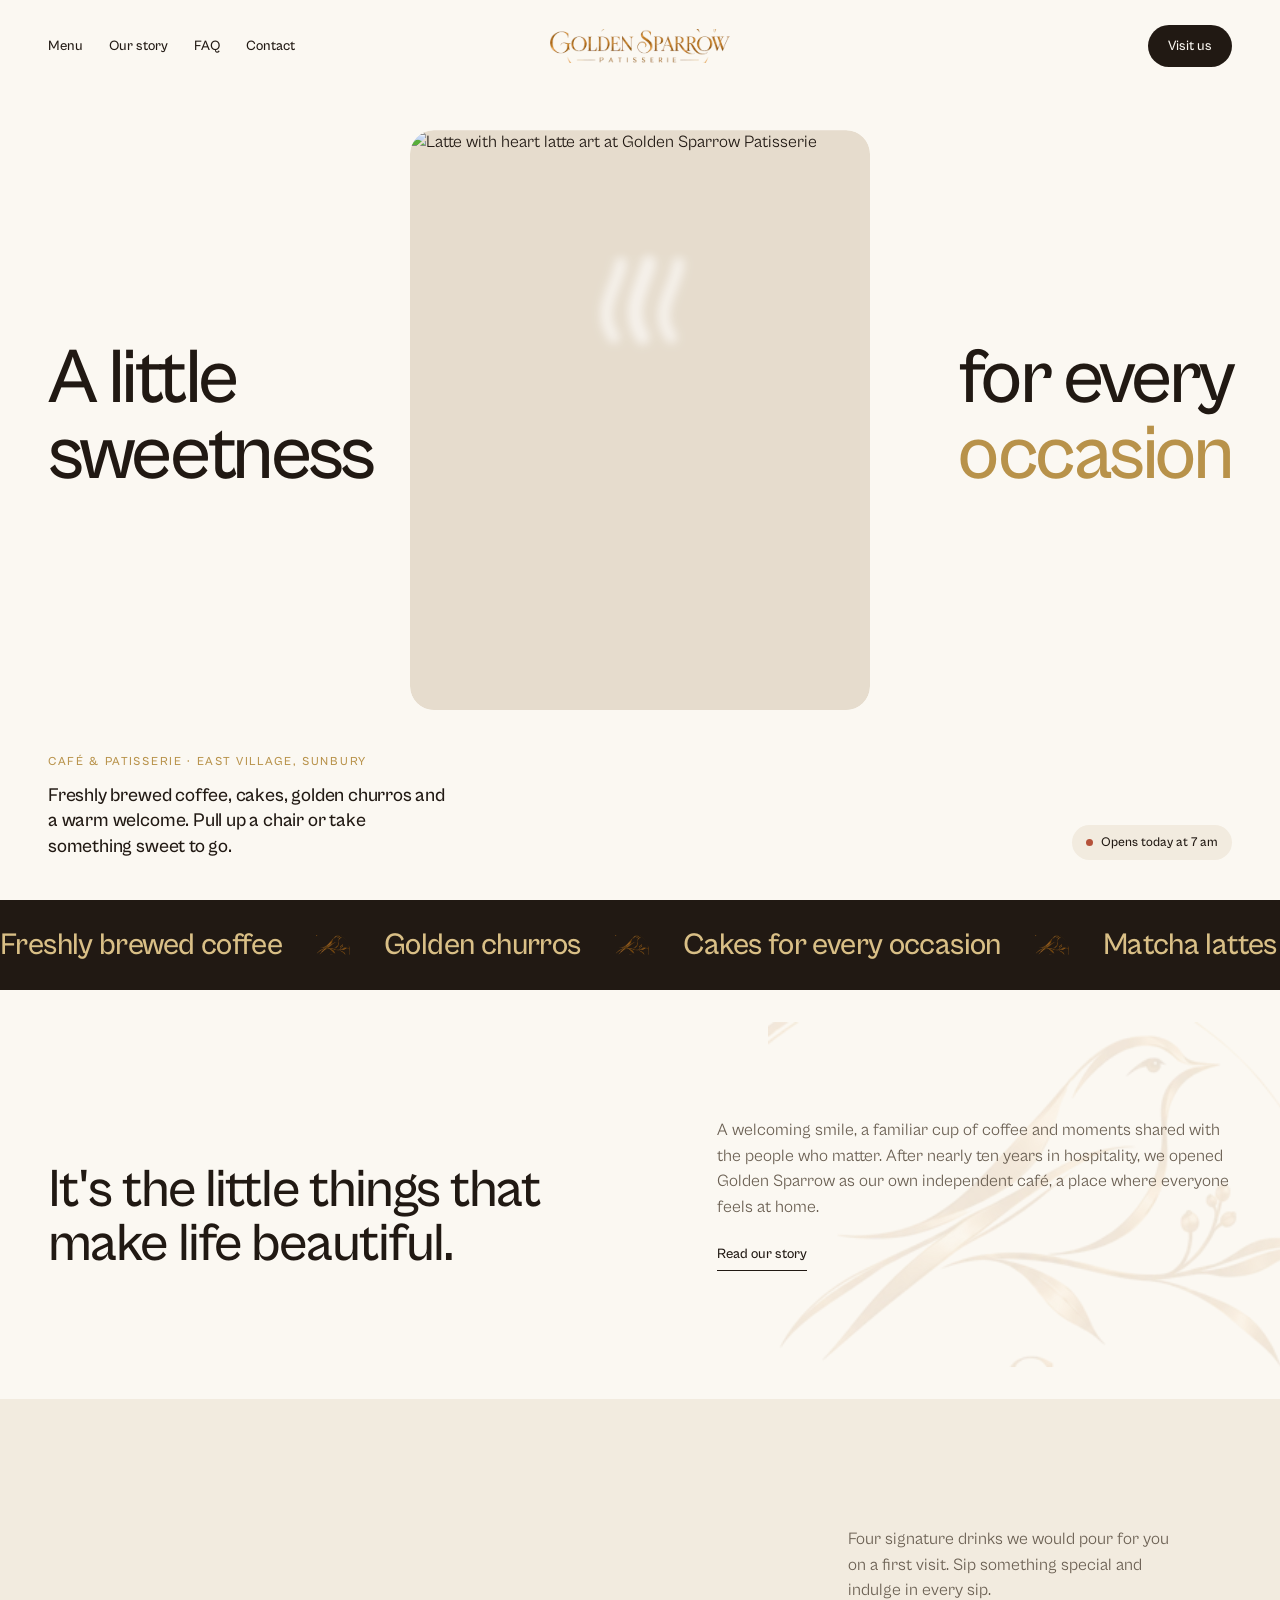
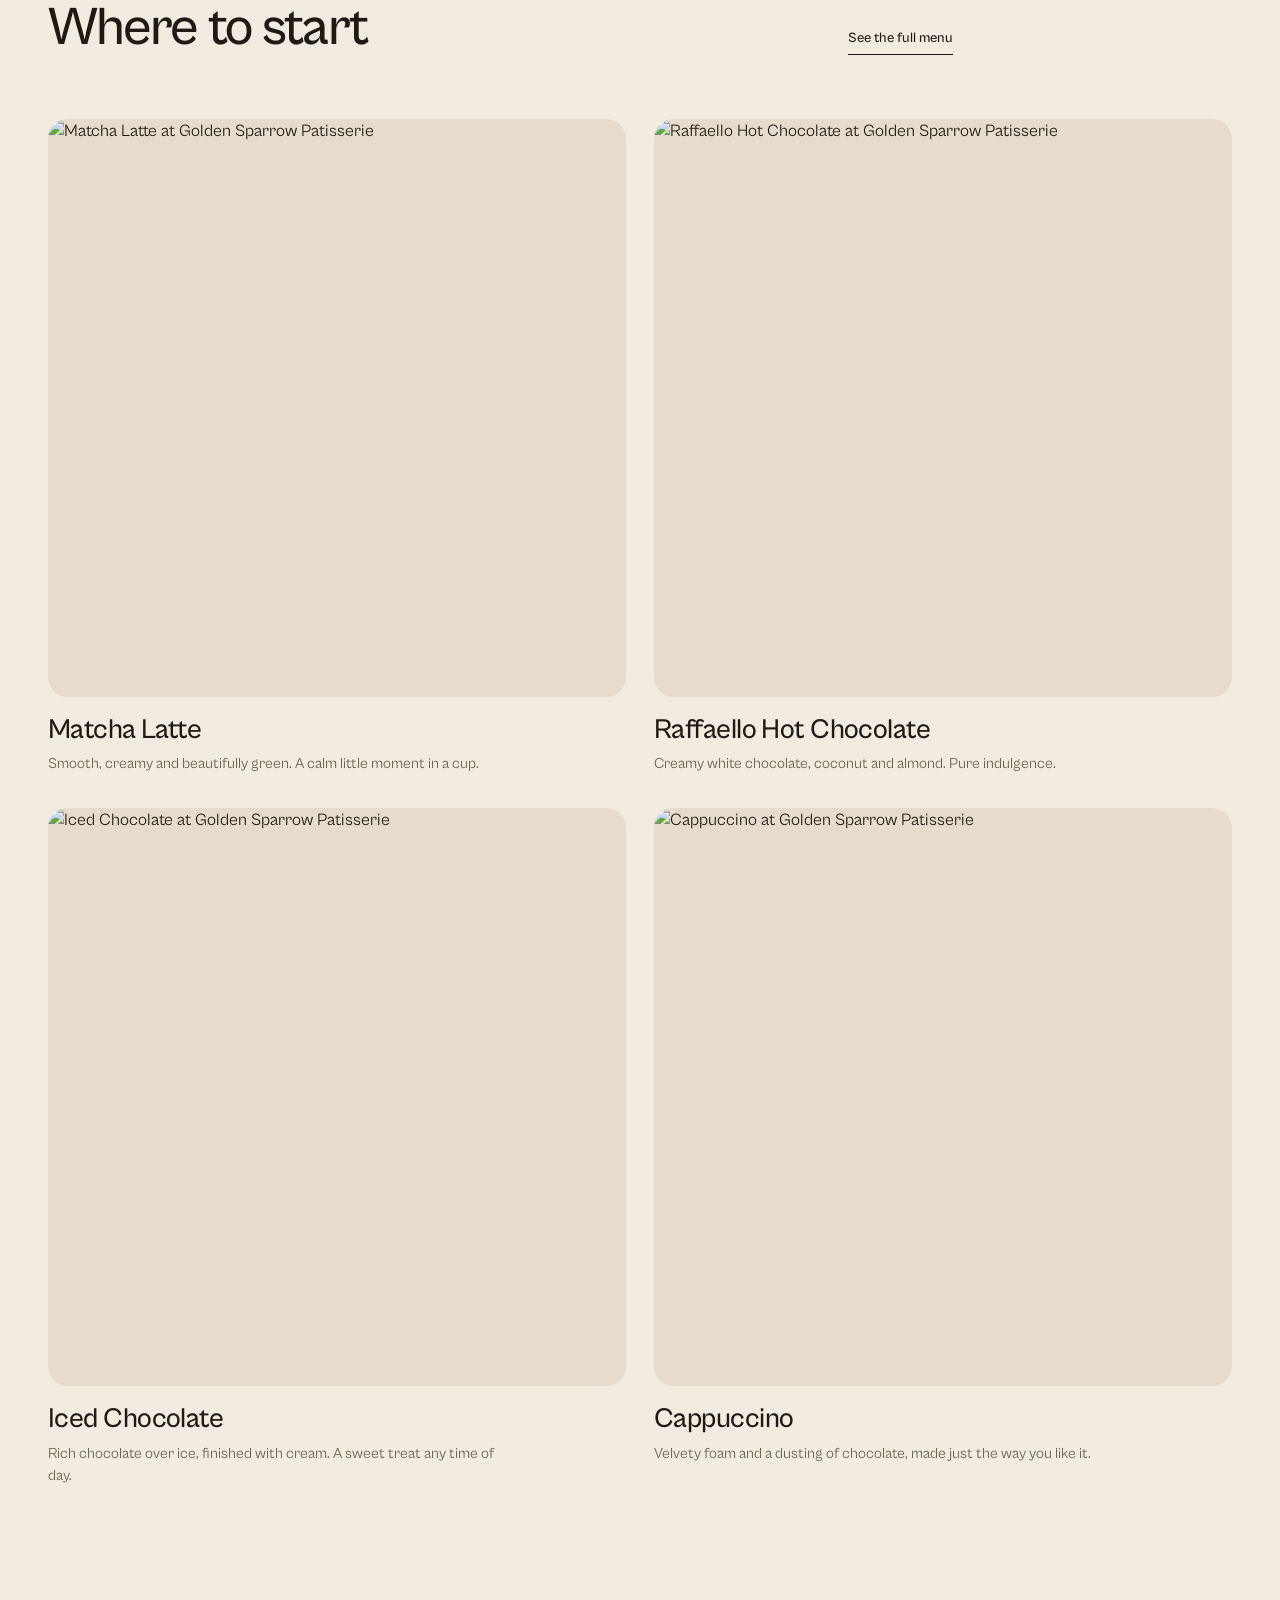
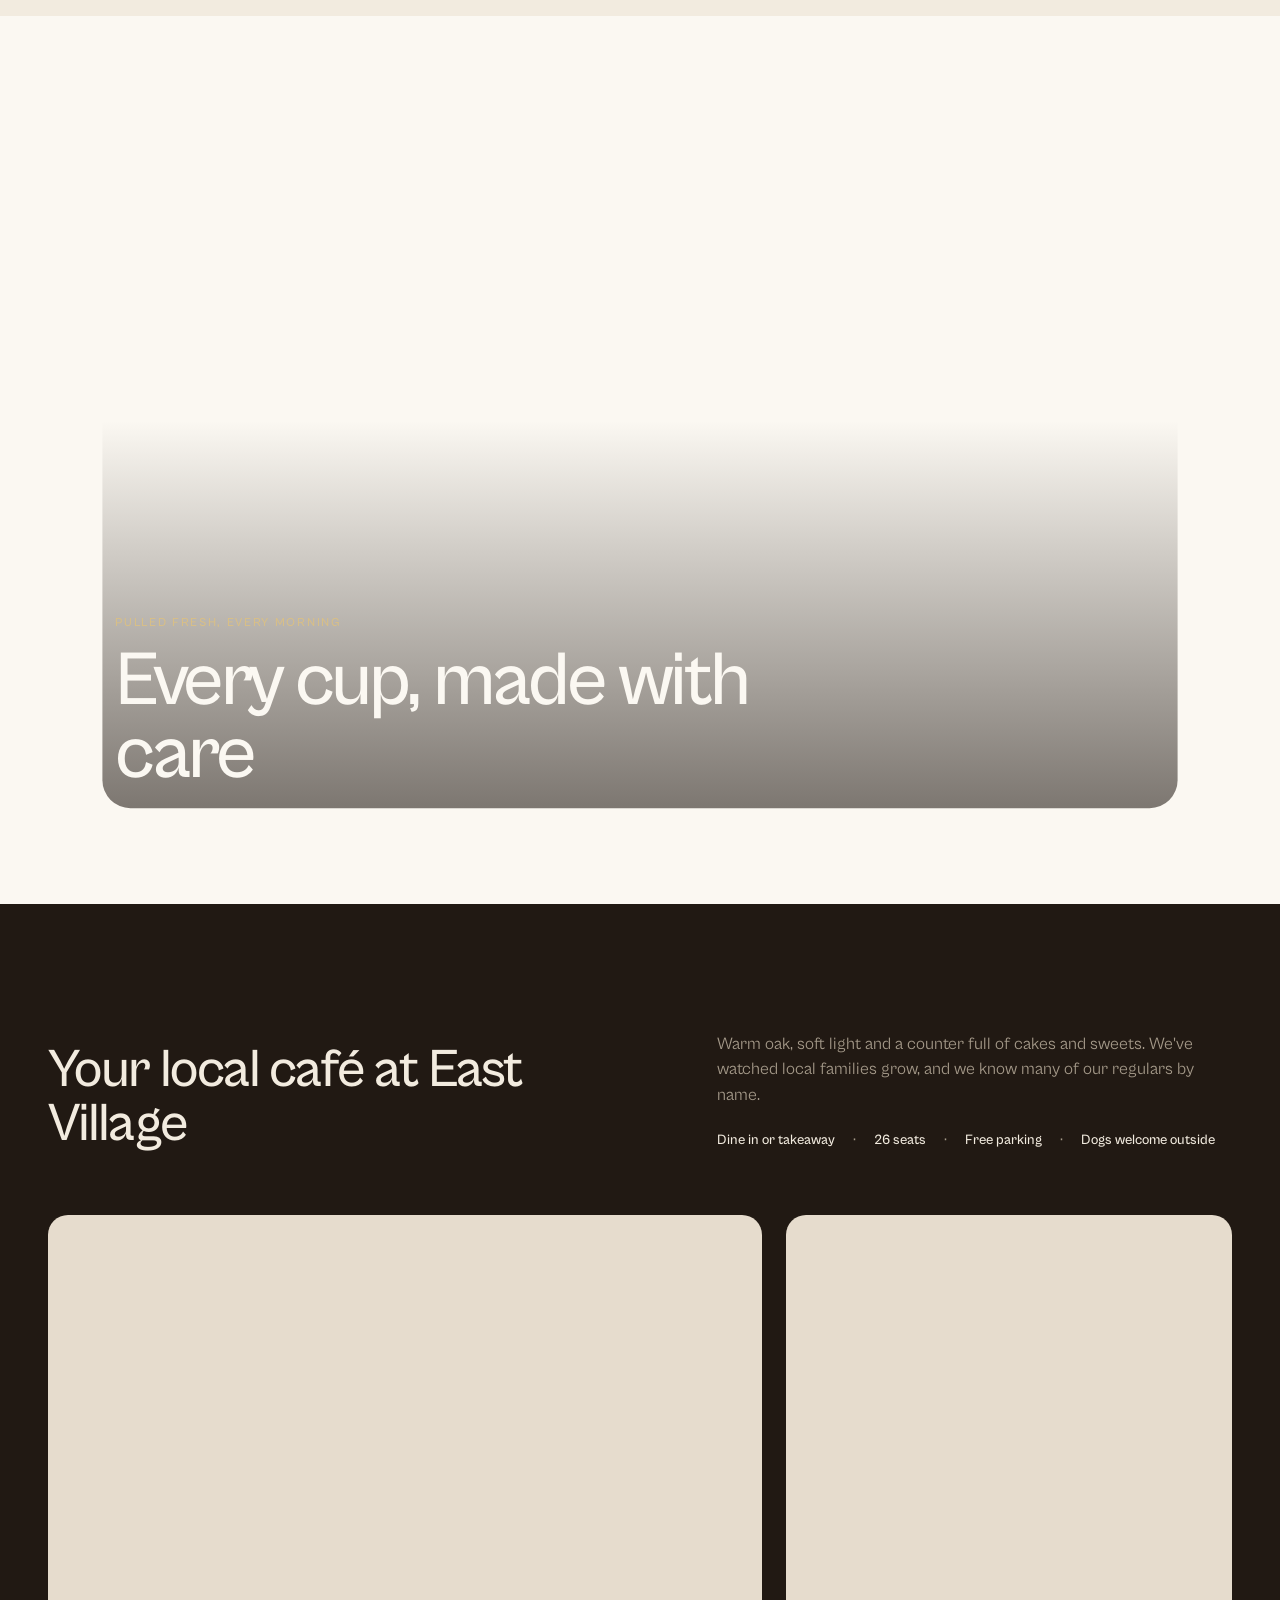
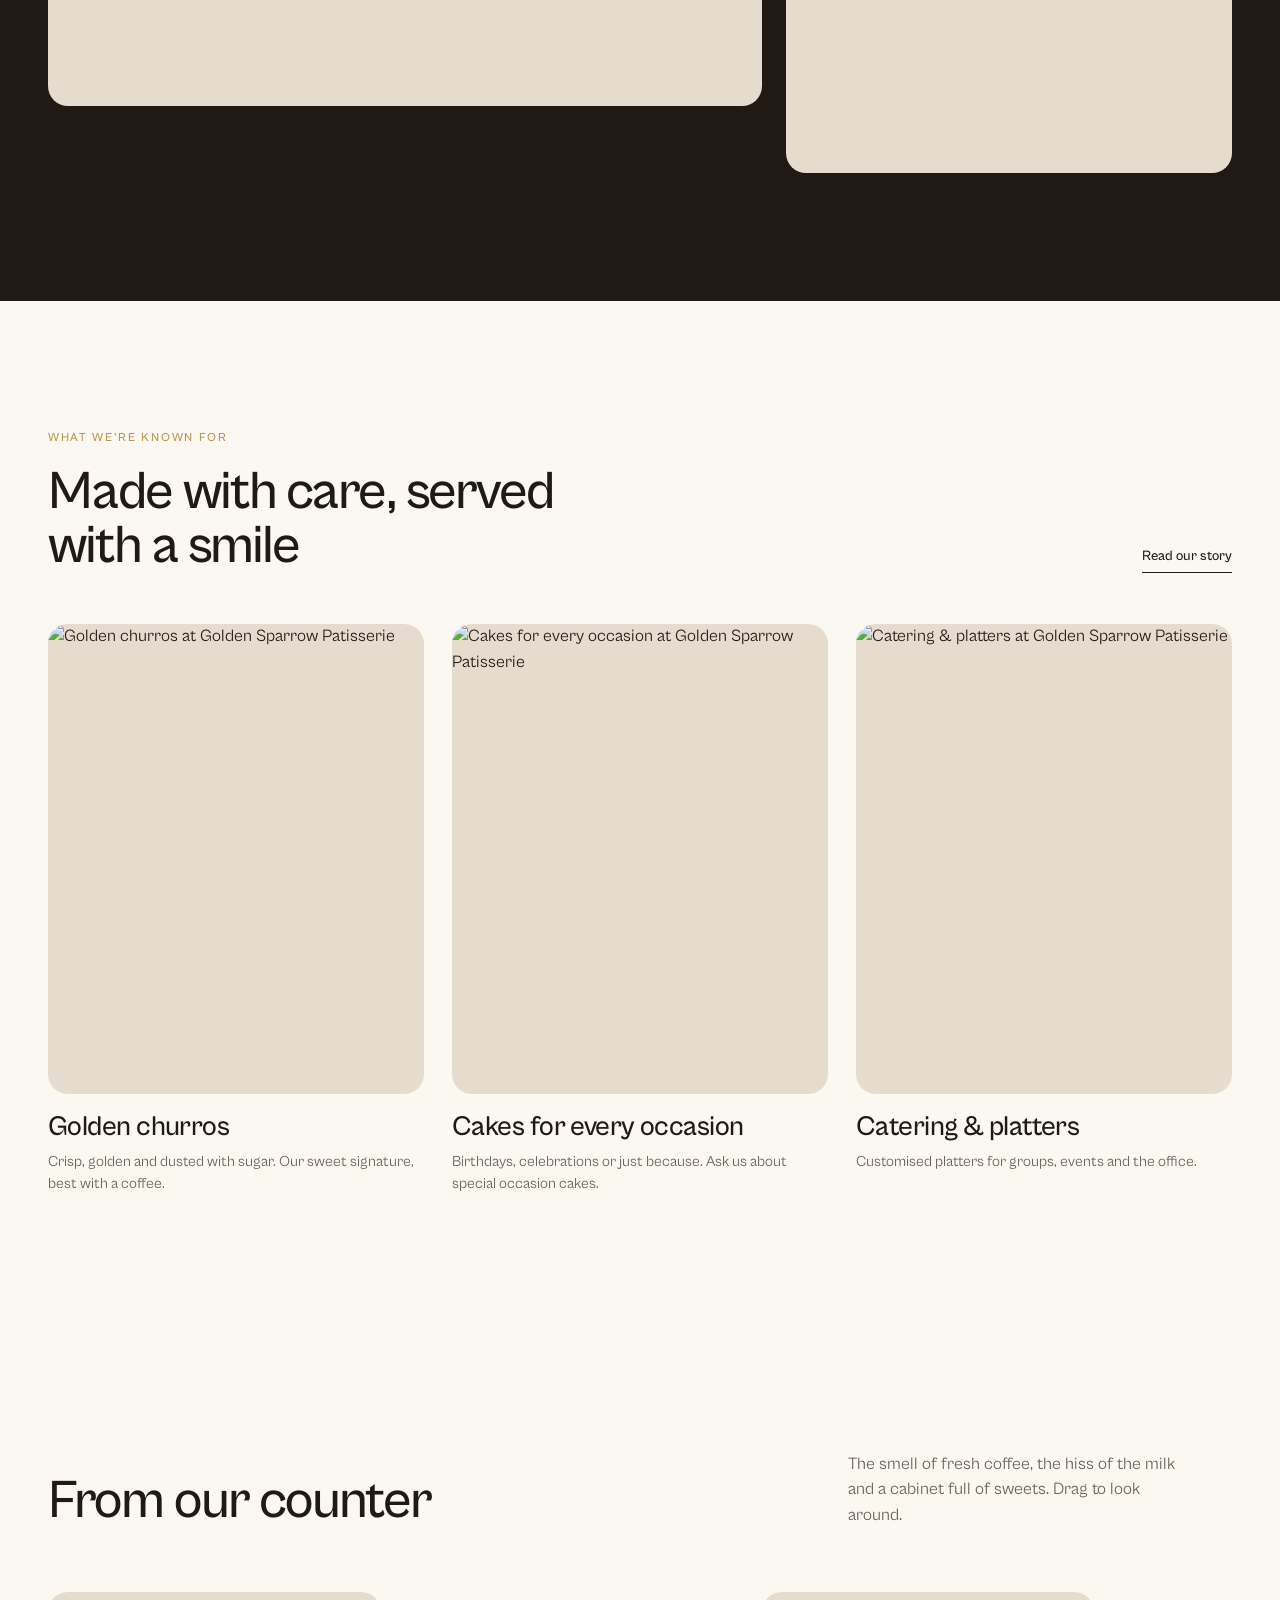
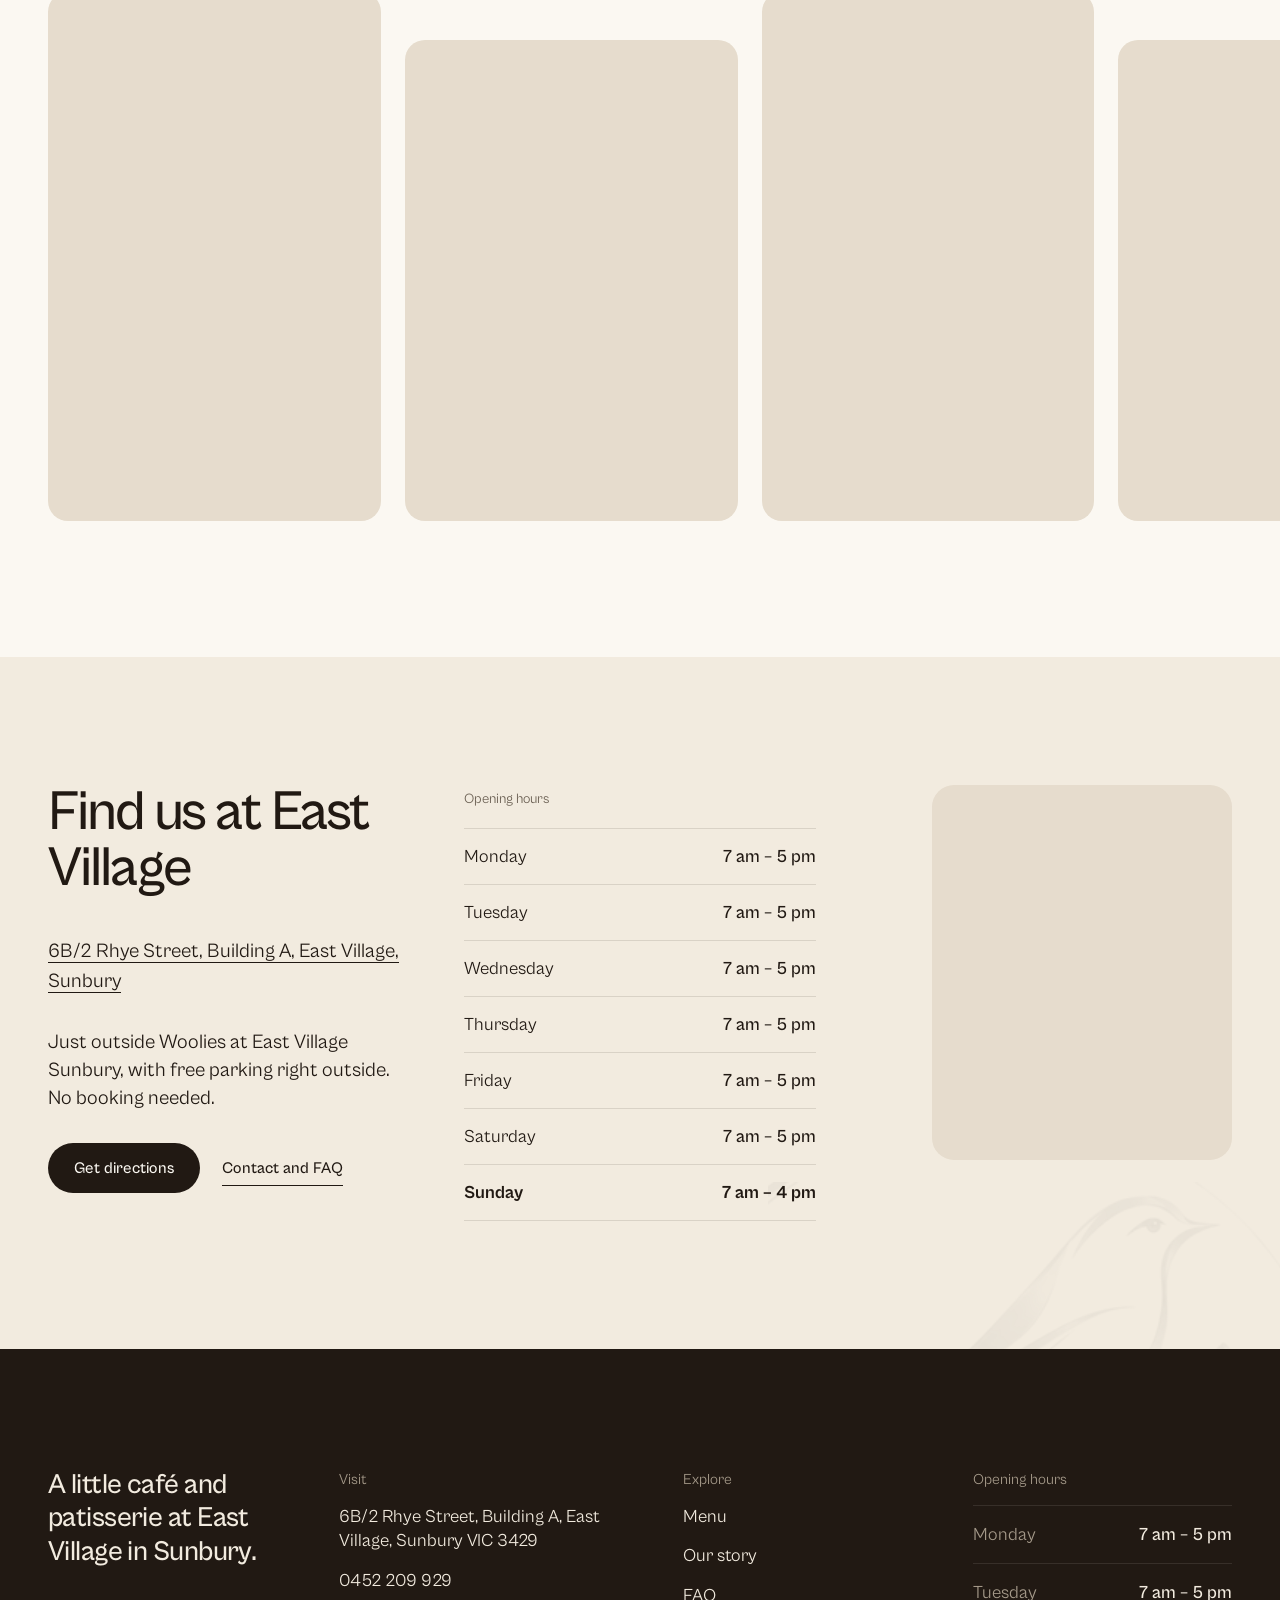
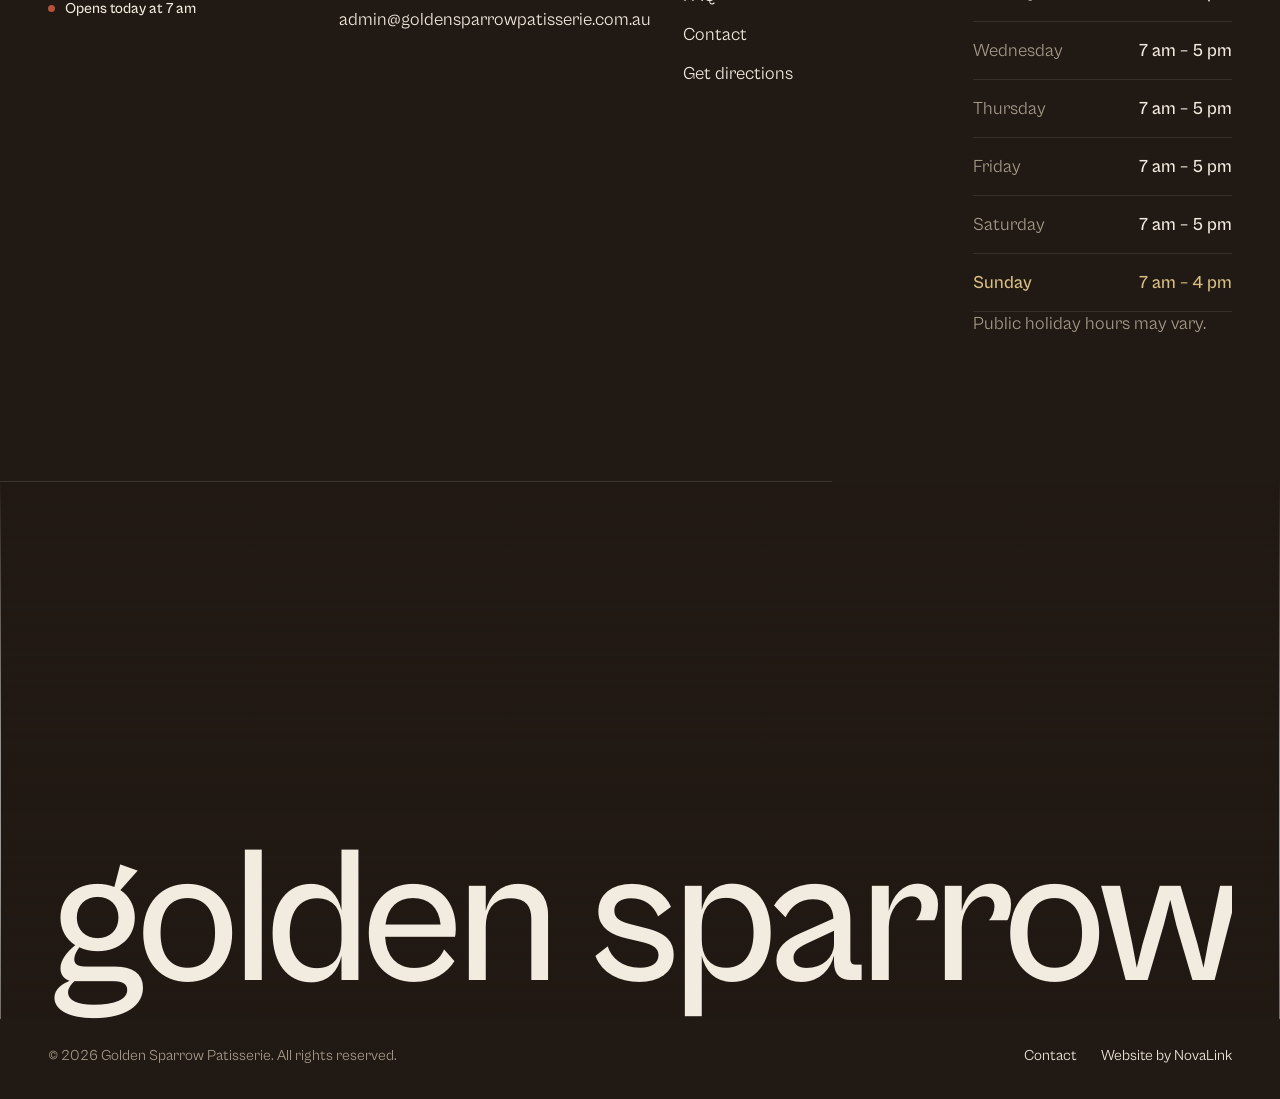
==== index.html @ 985453c3 "Add espresso video band that opens on scroll; remove test page Co-Authored-By: Claude Opus 5.5 <nore" ====
<!DOCTYPE html>
<html lang="en-AU">
<head>
<meta charset="utf-8">
<meta name="viewport" content="width=device-width, initial-scale=1">
<title>Golden Sparrow Patisserie · Café & patisserie in East Village, Sunbury</title>
<meta name="description" content="Golden Sparrow Patisserie is a local café and patisserie at East Village, Sunbury. Coffee, cakes, golden churros, sandwiches and soft serve. Walk in, no booking needed.">
<meta name="theme-color" content="#1c1f16">
<link rel="canonical" href="https://www.goldensparrowpatisserie.com.au/">
<meta property="og:type" content="website">
<meta property="og:site_name" content="Golden Sparrow Patisserie">
<meta property="og:title" content="Golden Sparrow Patisserie · Café & patisserie in East Village, Sunbury">
<meta property="og:description" content="Golden Sparrow Patisserie is a local café and patisserie at East Village, Sunbury. Coffee, cakes, golden churros, sandwiches and soft serve. Walk in, no booking needed.">
<meta property="og:url" content="https://www.goldensparrowpatisserie.com.au/">
<meta property="og:locale" content="en_AU">
<meta name="twitter:card" content="summary_large_image">
<link rel="icon" type="image/png" sizes="32x32" href="assets/img/favicon-32.png">
<link rel="apple-touch-icon" href="assets/img/favicon.png">
<meta property="og:image" content="https://www.goldensparrowpatisserie.com.au/assets/img/logo-full.png">
<link rel="preload" href="assets/fonts/CabinetGrotesk-Medium.woff2" as="font" type="font/woff2" crossorigin>
<script>try{var n=(performance.getEntriesByType('navigation')[0]||{}).type,r=document.referrer,i=n==='reload'||!r||new URL(r).origin!==location.origin;if(!i)document.documentElement.classList.add('intro-done')}catch(e){}</script>
<link rel="stylesheet" href="assets/style.css?v=12">
<script type="application/ld+json">{"@context": "https://schema.org", "@type": "CafeOrCoffeeShop", "name": "Golden Sparrow Patisserie", "url": "https://www.goldensparrowpatisserie.com.au", "slogan": "A little sweetness for every occasion", "telephone": "0452 209 929", "email": "admin@goldensparrowpatisserie.com.au", "servesCuisine": ["Coffee", "Patisserie", "Cakes", "Churros", "Sandwiches"], "address": {"@type": "PostalAddress", "streetAddress": "6B/2 Rhye Street, Building A, East Village", "addressLocality": "Sunbury", "addressRegion": "VIC", "postalCode": "3429", "addressCountry": "AU"}, "openingHours": ["Mo-Sa 07:00-17:00", "Su 07:00-16:00"], "hasMenu": "https://www.goldensparrowpatisserie.com.au/menu.html", "paymentAccepted": "Card, Tap and go, Apple Pay, Google Pay, Cash", "acceptsReservations": false}</script>
</head>
<body>
<div class="intro" aria-hidden="true"><img class="intro__logo" src="assets/img/logo-wordmark.webp" alt=""></div>
<header class="nav">
  <div class="wrap nav__in">
    <nav class="nav__links" aria-label="Main"><a href="menu.html">Menu</a><a href="about.html">Our story</a><a href="faq.html">FAQ</a><a href="contact.html">Contact</a></nav>
    <a class="logo" href="index.html" aria-label="Golden Sparrow Patisserie home"><img src="assets/img/logo-wordmark.webp" alt="Golden Sparrow Patisserie" width="190" height="33"></a>
    <div class="nav__cta"><a class="btn" href="contact.html">Visit us</a></div>
    <button class="nav__toggle" aria-label="Open menu" aria-expanded="false"><span></span><span></span></button>
  </div>
</header>
<nav class="overlay" aria-label="Mobile"><a href="index.html" aria-current="page">Home</a><a href="menu.html">Menu</a><a href="about.html">Our story</a><a href="faq.html">FAQ</a><a href="contact.html">Contact</a><a class="btn" href="contact.html">Visit us <span class="arrow">→</span></a></nav>
<main>
<section class="hero" aria-labelledby="hero-title">
  <div class="wrap">
    <h1 class="sr-only" id="hero-title">Golden Sparrow Patisserie, café and patisserie in Sunbury</h1>
    <div class="hero__grid">
      <p class="display hero__left from-left" aria-hidden="true"><span class="line"><span>A little</span></span><span class="line"><span>sweetness</span></span></p>
      <div class="hero__img"><div class="ph "><img src="https://images.unsplash.com/photo-1512568400610-62da28bc8a13?auto=format&fit=crop&w=900&q=80" srcset="https://images.unsplash.com/photo-1512568400610-62da28bc8a13?auto=format&fit=crop&w=450&q=80 450w, https://images.unsplash.com/photo-1512568400610-62da28bc8a13?auto=format&fit=crop&w=900&q=80 900w" sizes="(max-width: 760px) 100vw, 50vw" alt="Latte with heart latte art at Golden Sparrow Patisserie" fetchpriority="high"></div>
        <svg class="steam" viewBox="0 0 120 160" aria-hidden="true"><path d="M40 150 C 20 120, 60 100, 40 70 S 50 20, 40 0"/><path d="M62 150 C 42 118, 82 96, 62 66 S 72 18, 62 0"/><path d="M84 150 C 64 122, 104 102, 84 72 S 94 22, 84 0"/></svg></div>
      <p class="display hero__right from-right" aria-hidden="true"><span class="line"><span>for every</span></span><span class="line"><span class="gold">occasion</span></span></p>
    </div>
    <div class="hero__bottom">
      <div><p class="eyebrow" style="margin-bottom:12px">Café &amp; Patisserie · East Village, Sunbury</p>
      <p class="lead">Freshly brewed coffee, cakes, golden churros and a warm welcome. Pull up a chair or take something sweet to go.</p></div>
      <div class="pill" data-open><span class="dot"></span>Open today</div>
    </div>
  </div>
</section>

<div class="marquee" aria-hidden="true"><div class="marquee__track"><span>Freshly brewed coffee</span><img src="assets/img/logo-bird.webp" alt=""><span>Golden churros</span><img src="assets/img/logo-bird.webp" alt=""><span>Cakes for every occasion</span><img src="assets/img/logo-bird.webp" alt=""><span>Matcha lattes</span><img src="assets/img/logo-bird.webp" alt=""><span>Raffaello hot chocolate</span><img src="assets/img/logo-bird.webp" alt=""><span>Soft serve sundaes</span><img src="assets/img/logo-bird.webp" alt=""><span>Toasted sandwiches</span><img src="assets/img/logo-bird.webp" alt=""><span>Catering platters</span><img src="assets/img/logo-bird.webp" alt=""><span>Freshly brewed coffee</span><img src="assets/img/logo-bird.webp" alt=""><span>Golden churros</span><img src="assets/img/logo-bird.webp" alt=""><span>Cakes for every occasion</span><img src="assets/img/logo-bird.webp" alt=""><span>Matcha lattes</span><img src="assets/img/logo-bird.webp" alt=""><span>Raffaello hot chocolate</span><img src="assets/img/logo-bird.webp" alt=""><span>Soft serve sundaes</span><img src="assets/img/logo-bird.webp" alt=""><span>Toasted sandwiches</span><img src="assets/img/logo-bird.webp" alt=""><span>Catering platters</span><img src="assets/img/logo-bird.webp" alt=""></div></div>

<section class="section" style="overflow:hidden" aria-labelledby="intro-title">
  <img class="watermark" src="assets/img/logo-bird.webp" alt="" aria-hidden="true">
  <div class="wrap split">
    <h2 class="h2" id="intro-title" data-reveal>It's the little things that make life beautiful.</h2>
    <div class="stack" data-stagger=".1">
      <p class="body" data-reveal>A welcoming smile, a familiar cup of coffee and moments shared with the people who matter. After nearly ten years in hospitality, we opened Golden Sparrow as our own independent café, a place where everyone feels at home.</p>
      <p data-reveal><a class="link" href="about.html">Read our story</a></p>
    </div>
  </div>
</section>

<section class="section section--cream" aria-labelledby="start-title">
  <div class="wrap">
    <div class="head3">
      <h2 class="h2" id="start-title" data-reveal>Where to start</h2>
      <div class="head3__side" data-stagger=".08">
        <p class="body" data-reveal>Four signature drinks we would pour for you on a first visit. Sip something special and indulge in every sip.</p>
        <p data-reveal><a class="link" href="menu.html">See the full menu</a></p>
      </div>
    </div>
    <div class="cards" data-stagger=".1">
      <article class="card" data-reveal>
  <div class="card__img"><div class="ph "><img src="https://images.unsplash.com/photo-1515823064-d6e0c04616a7?auto=format&fit=crop&w=900&q=80" srcset="https://images.unsplash.com/photo-1515823064-d6e0c04616a7?auto=format&fit=crop&w=450&q=80 450w, https://images.unsplash.com/photo-1515823064-d6e0c04616a7?auto=format&fit=crop&w=900&q=80 900w" sizes="(max-width: 760px) 100vw, 50vw" alt="Matcha Latte at Golden Sparrow Patisserie" loading="lazy" decoding="async"></div></div>
  <div class="card__row noprice"><h3 class="h3">Matcha Latte</h3></div>
  <p class="card__note">Smooth, creamy and beautifully green. A calm little moment in a cup.</p>
  
</article>
      <article class="card" data-reveal>
  <div class="card__img"><div class="ph "><img src="https://images.unsplash.com/photo-1762411245614-e0f145ba7183?auto=format&fit=crop&w=900&q=80" srcset="https://images.unsplash.com/photo-1762411245614-e0f145ba7183?auto=format&fit=crop&w=450&q=80 450w, https://images.unsplash.com/photo-1762411245614-e0f145ba7183?auto=format&fit=crop&w=900&q=80 900w" sizes="(max-width: 760px) 100vw, 50vw" alt="Raffaello Hot Chocolate at Golden Sparrow Patisserie" loading="lazy" decoding="async"></div></div>
  <div class="card__row noprice"><h3 class="h3">Raffaello Hot Chocolate</h3></div>
  <p class="card__note">Creamy white chocolate, coconut and almond. Pure indulgence.</p>
  
</article>
      <article class="card" data-reveal>
  <div class="card__img"><div class="ph "><img src="https://images.unsplash.com/photo-1559329187-79d04171a646?auto=format&fit=crop&w=900&q=80" srcset="https://images.unsplash.com/photo-1559329187-79d04171a646?auto=format&fit=crop&w=450&q=80 450w, https://images.unsplash.com/photo-1559329187-79d04171a646?auto=format&fit=crop&w=900&q=80 900w" sizes="(max-width: 760px) 100vw, 50vw" alt="Iced Chocolate at Golden Sparrow Patisserie" loading="lazy" decoding="async"></div></div>
  <div class="card__row noprice"><h3 class="h3">Iced Chocolate</h3></div>
  <p class="card__note">Rich chocolate over ice, finished with cream. A sweet treat any time of day.</p>
  
</article>
      <article class="card" data-reveal>
  <div class="card__img"><div class="ph "><img src="https://images.unsplash.com/photo-1509042239860-f550ce710b93?auto=format&fit=crop&w=900&q=80" srcset="https://images.unsplash.com/photo-1509042239860-f550ce710b93?auto=format&fit=crop&w=450&q=80 450w, https://images.unsplash.com/photo-1509042239860-f550ce710b93?auto=format&fit=crop&w=900&q=80 900w" sizes="(max-width: 760px) 100vw, 50vw" alt="Cappuccino at Golden Sparrow Patisserie" loading="lazy" decoding="async"></div></div>
  <div class="card__row noprice"><h3 class="h3">Cappuccino</h3></div>
  <p class="card__note">Velvety foam and a dusting of chocolate, made just the way you like it.</p>
  
</article>
    </div>
  </div>
</section>


<section class="vid" aria-label="Espresso being made">
  <div class="vid__frame">
    <video class="vid__video" muted loop playsinline preload="metadata" poster="https://images.unsplash.com/photo-1475296204602-08d15839e95f?auto=format&fit=crop&w=1600&q=80"
      data-src-lg="https://videos.pexels.com/video-files/7457398/7457398-hd_1920_1080_30fps.mp4"
      data-src-sm="https://videos.pexels.com/video-files/7457398/7457398-hd_1280_720_30fps.mp4"></video>
    <div class="vid__overlay">
      <p class="eyebrow">Pulled fresh, every morning</p>
      <h2 class="h2">Every cup, made with care</h2>
    </div>
  </div>
</section>

<section class="section section--dark" aria-labelledby="room-title">
  <div class="wrap">
    <div class="split" data-stagger=".08">
      <h2 class="h2" id="room-title" data-reveal>Your local café at East Village</h2>
      <div data-reveal>
        <p class="body">Warm oak, soft light and a counter full of cakes and sweets. We've watched local families grow, and we know many of our regulars by name.</p>
        <div class="facts"><span>Dine in or takeaway</span><span>26 seats</span><span>Free parking</span><span>Dogs welcome outside</span></div>
      </div>
    </div>
    <div class="room">
      <div data-reveal="img"><div class="ph par"><img src="https://images.unsplash.com/photo-1555396273-367ea4eb4db5?auto=format&fit=crop&w=1600&q=80" srcset="https://images.unsplash.com/photo-1555396273-367ea4eb4db5?auto=format&fit=crop&w=800&q=80 800w, https://images.unsplash.com/photo-1555396273-367ea4eb4db5?auto=format&fit=crop&w=1600&q=80 1600w" sizes="(max-width: 760px) 100vw, 50vw" alt="Warm café interior with wooden tables" loading="lazy" decoding="async"></div></div>
      <div data-reveal="img" style="--d:.12s"><div class="ph par"><img src="https://images.unsplash.com/photo-1583338917451-face2751d8d5?auto=format&fit=crop&w=900&q=80" srcset="https://images.unsplash.com/photo-1583338917451-face2751d8d5?auto=format&fit=crop&w=450&q=80 450w, https://images.unsplash.com/photo-1583338917451-face2751d8d5?auto=format&fit=crop&w=900&q=80 900w" sizes="(max-width: 760px) 100vw, 50vw" alt="Cakes and tarts in the display cabinet" loading="lazy" decoding="async"></div></div>
    </div>
  </div>
</section>

<section class="section" aria-labelledby="known-title">
  <div class="wrap">
    <div class="head">
      <div class="stack" data-stagger=".08">
        <p class="eyebrow" data-reveal>What we're known for</p>
        <h2 class="h2" id="known-title" data-reveal>Made with care, served with a smile</h2>
      </div>
      <a class="link" href="about.html" data-reveal>Read our story</a>
    </div>
    <div class="cards cards--3" data-stagger=".1">
      <article class="card" data-reveal>
  <div class="card__img"><div class="ph "><img src="https://images.unsplash.com/photo-1702896287488-0a83b9baaab9?auto=format&fit=crop&w=900&q=80" srcset="https://images.unsplash.com/photo-1702896287488-0a83b9baaab9?auto=format&fit=crop&w=450&q=80 450w, https://images.unsplash.com/photo-1702896287488-0a83b9baaab9?auto=format&fit=crop&w=900&q=80 900w" sizes="(max-width: 760px) 100vw, 50vw" alt="Golden churros at Golden Sparrow Patisserie" loading="lazy" decoding="async"></div></div>
  <div class="card__row noprice"><h3 class="h3">Golden churros</h3></div>
  <p class="card__note">Crisp, golden and dusted with sugar. Our sweet signature, best with a coffee.</p>
  
</article>
      <article class="card" data-reveal>
  <div class="card__img"><div class="ph "><img src="https://images.unsplash.com/photo-1571115177098-24ec42ed204d?auto=format&fit=crop&w=900&q=80" srcset="https://images.unsplash.com/photo-1571115177098-24ec42ed204d?auto=format&fit=crop&w=450&q=80 450w, https://images.unsplash.com/photo-1571115177098-24ec42ed204d?auto=format&fit=crop&w=900&q=80 900w" sizes="(max-width: 760px) 100vw, 50vw" alt="Cakes for every occasion at Golden Sparrow Patisserie" loading="lazy" decoding="async"></div></div>
  <div class="card__row noprice"><h3 class="h3">Cakes for every occasion</h3></div>
  <p class="card__note">Birthdays, celebrations or just because. Ask us about special occasion cakes.</p>
  
</article>
      <article class="card" data-reveal>
  <div class="card__img"><div class="ph "><img src="https://images.unsplash.com/photo-1707289424585-66b799af6375?auto=format&fit=crop&w=900&q=80" srcset="https://images.unsplash.com/photo-1707289424585-66b799af6375?auto=format&fit=crop&w=450&q=80 450w, https://images.unsplash.com/photo-1707289424585-66b799af6375?auto=format&fit=crop&w=900&q=80 900w" sizes="(max-width: 760px) 100vw, 50vw" alt="Catering &amp; platters at Golden Sparrow Patisserie" loading="lazy" decoding="async"></div></div>
  <div class="card__row noprice"><h3 class="h3">Catering &amp; platters</h3></div>
  <p class="card__note">Customised platters for groups, events and the office.</p>
  
</article>
    </div>
  </div>
</section>

<section class="section gal" aria-labelledby="gal-title">
  <div class="wrap head3">
    <h2 class="h2" id="gal-title" data-reveal>From our counter</h2>
    <div class="head3__side"><p class="body" data-reveal>The smell of fresh coffee, the hiss of the milk and a cabinet full of sweets. Drag to look around.</p></div>
  </div>
  <div class="gal__track" data-stagger=".08"><figure class="gal__item" data-reveal><div class="ph par"><img src="https://images.unsplash.com/photo-1541167760496-1628856ab772?auto=format&fit=crop&w=900&q=80" srcset="https://images.unsplash.com/photo-1541167760496-1628856ab772?auto=format&fit=crop&w=450&q=80 450w, https://images.unsplash.com/photo-1541167760496-1628856ab772?auto=format&fit=crop&w=900&q=80 900w" sizes="(max-width: 760px) 100vw, 50vw" alt="Latte art, poured by hand" loading="lazy" decoding="async"></div><figcaption>Latte art, poured by hand</figcaption></figure><figure class="gal__item" data-reveal><div class="ph par"><img src="https://images.unsplash.com/photo-1475296204602-08d15839e95f?auto=format&fit=crop&w=900&q=80" srcset="https://images.unsplash.com/photo-1475296204602-08d15839e95f?auto=format&fit=crop&w=450&q=80 450w, https://images.unsplash.com/photo-1475296204602-08d15839e95f?auto=format&fit=crop&w=900&q=80 900w" sizes="(max-width: 760px) 100vw, 50vw" alt="Espresso, pulled fresh" loading="lazy" decoding="async"></div><figcaption>Espresso, pulled fresh</figcaption></figure><figure class="gal__item" data-reveal><div class="ph par"><img src="https://images.unsplash.com/photo-1565252556328-92ee4a9a0983?auto=format&fit=crop&w=900&q=80" srcset="https://images.unsplash.com/photo-1565252556328-92ee4a9a0983?auto=format&fit=crop&w=450&q=80 450w, https://images.unsplash.com/photo-1565252556328-92ee4a9a0983?auto=format&fit=crop&w=900&q=80 900w" sizes="(max-width: 760px) 100vw, 50vw" alt="Coffee and something sweet" loading="lazy" decoding="async"></div><figcaption>Coffee &amp; something sweet</figcaption></figure><figure class="gal__item" data-reveal><div class="ph par"><img src="https://images.unsplash.com/photo-1447933601403-0c6688de566e?auto=format&fit=crop&w=900&q=80" srcset="https://images.unsplash.com/photo-1447933601403-0c6688de566e?auto=format&fit=crop&w=450&q=80 450w, https://images.unsplash.com/photo-1447933601403-0c6688de566e?auto=format&fit=crop&w=900&q=80 900w" sizes="(max-width: 760px) 100vw, 50vw" alt="Locally roasted beans" loading="lazy" decoding="async"></div><figcaption>Locally roasted beans</figcaption></figure><figure class="gal__item" data-reveal><div class="ph par"><img src="https://images.unsplash.com/photo-1558326567-98ae2405596b?auto=format&fit=crop&w=900&q=80" srcset="https://images.unsplash.com/photo-1558326567-98ae2405596b?auto=format&fit=crop&w=450&q=80 450w, https://images.unsplash.com/photo-1558326567-98ae2405596b?auto=format&fit=crop&w=900&q=80 900w" sizes="(max-width: 760px) 100vw, 50vw" alt="Little treats from the cabinet" loading="lazy" decoding="async"></div><figcaption>Little treats from the cabinet</figcaption></figure></div>
</section>

<section class="section visit-sec" id="visit" aria-labelledby="visit-title">
  <img class="visit__mark" src="assets/img/logo-bird.webp" alt="" aria-hidden="true">
  <div class="wrap visit3">
    <div class="visit3__info">
      <h2 class="h2" id="visit-title" data-reveal>Find us at East Village</h2>
      <p class="visit3__addr" data-reveal><a href="https://www.google.com/maps/search/?api=1&query=Golden+Sparrow+Patisserie+East+Village+Sunbury">6B/2 Rhye Street, Building A, East Village, Sunbury</a></p>
      <p class="visit3__text" data-reveal>Just outside Woolies at East Village Sunbury, with free parking right outside. No booking needed.</p>
      <div class="visit3__btns" data-reveal>
        <a class="btn btn--lg" href="https://www.google.com/maps/search/?api=1&query=Golden+Sparrow+Patisserie+East+Village+Sunbury">Get directions</a>
        <a class="link link--lg" href="contact.html">Contact and FAQ</a>
      </div>
    </div>
    <div class="visit3__hours" data-reveal>
      <p class="visit3__label">Opening hours</p>
      <table class="hours hours--lg"><tbody><tr data-day="1"><td>Monday</td><td>7 am – 5 pm</td></tr><tr data-day="2"><td>Tuesday</td><td>7 am – 5 pm</td></tr><tr data-day="3"><td>Wednesday</td><td>7 am – 5 pm</td></tr><tr data-day="4"><td>Thursday</td><td>7 am – 5 pm</td></tr><tr data-day="5"><td>Friday</td><td>7 am – 5 pm</td></tr><tr data-day="6"><td>Saturday</td><td>7 am – 5 pm</td></tr><tr data-day="0"><td>Sunday</td><td>7 am – 4 pm</td></tr></tbody></table>
    </div>
    <div class="visit3__img" data-reveal="img"><div class="ph par"><img src="https://images.unsplash.com/photo-1583338917451-face2751d8d5?auto=format&fit=crop&w=900&q=80" srcset="https://images.unsplash.com/photo-1583338917451-face2751d8d5?auto=format&fit=crop&w=450&q=80 450w, https://images.unsplash.com/photo-1583338917451-face2751d8d5?auto=format&fit=crop&w=900&q=80 900w" sizes="(max-width: 760px) 100vw, 50vw" alt="Cakes and sweets in the display cabinet at Golden Sparrow" loading="lazy" decoding="async"></div></div>
  </div>
</section>
</main>
<footer class="footer">
  <div class="wrap footer__top">
    <div class="footer__intro" data-reveal>
      <p class="footer__tag">A little café and patisserie at East Village in Sunbury.</p>
      <p class="status" data-open><span class="dot"></span>Open today</p>
    </div>
    <div class="footer__col" data-reveal>
      <h4>Visit</h4>
      <p>6B/2 Rhye Street, Building A, East Village, Sunbury VIC 3429</p>
      <p><a href="tel:0452209929">0452 209 929</a></p>
      <p><a href="mailto:admin@goldensparrowpatisserie.com.au">admin@goldensparrowpatisserie.com.au</a></p>
    </div>
    <div class="footer__col" data-reveal>
      <h4>Explore</h4>
      <ul><li><a href="menu.html">Menu</a></li><li><a href="about.html">Our story</a></li><li><a href="faq.html">FAQ</a></li><li><a href="contact.html">Contact</a></li><li><a href="https://www.google.com/maps/search/?api=1&query=Golden+Sparrow+Patisserie+East+Village+Sunbury">Get directions</a></li></ul>
    </div>
    <div class="footer__col footer__hours" data-reveal>
      <h4>Opening hours</h4>
      <table class="hours"><tbody><tr data-day="1"><td>Monday</td><td>7 am – 5 pm</td></tr><tr data-day="2"><td>Tuesday</td><td>7 am – 5 pm</td></tr><tr data-day="3"><td>Wednesday</td><td>7 am – 5 pm</td></tr><tr data-day="4"><td>Thursday</td><td>7 am – 5 pm</td></tr><tr data-day="5"><td>Friday</td><td>7 am – 5 pm</td></tr><tr data-day="6"><td>Saturday</td><td>7 am – 5 pm</td></tr><tr data-day="0"><td>Sunday</td><td>7 am – 4 pm</td></tr></tbody></table>
      <p class="small footer__note">Public holiday hours may vary.</p>
    </div>
  </div>
  <div class="footer__hero">
    <img class="footer__bg" src="https://images.unsplash.com/photo-1762686852371-763b689910b2?auto=format&fit=crop&w=2000&q=80" alt="" loading="lazy" decoding="async">
    <div class="footer__word" aria-hidden="true"><span data-fit data-letters>golden sparrow</span></div>
  </div>
  <div class="wrap footer__bottom">
    <span>© <span data-year>2026</span> Golden Sparrow Patisserie. All rights reserved.</span>
    <span class="footer__links"><a href="contact.html">Contact</a><a href="https://www.novalinkinnovations.com">Website by NovaLink</a></span>
  </div>
</footer>
<script src="assets/js/lenis.min.js"></script>
<script src="assets/main.js?v=12"></script>
</body>
</html>
---- assets/style.css ----
/* Golden Sparrow Patisserie — design system (hand-coded) */
@font-face { font-family: "Cabinet Grotesk"; font-weight: 400; font-style: normal; font-display: swap; src: url("fonts/CabinetGrotesk-Regular.woff2") format("woff2"); }
@font-face { font-family: "Cabinet Grotesk"; font-weight: 500; font-style: normal; font-display: swap; src: url("fonts/CabinetGrotesk-Medium.woff2") format("woff2"); }
@font-face { font-family: "Cabinet Grotesk"; font-weight: 700; font-style: normal; font-display: swap; src: url("fonts/CabinetGrotesk-Bold.woff2") format("woff2"); }

:root {
  --ink: #1c1f16;          /* deep olive-black */
  --paper: #ffffff;
  --cream: #f6f1e7;        /* warm white */
  --muted: #a39c8c;
  --muted-2: #5e5a4c;
  --gold: #b8924a;         /* brand gold */
  --gold-2: #d9bf86;       /* light gold */
  --olive: #5c6b3c;        /* brand olive green */
  --oak: #a67c52;          /* oak wood */
  --line: rgba(28, 31, 22, .12);
  --r-lg: 20px;
  --r-md: 14px;
  --pill: 999px;
  --pad: clamp(20px, 4vw, 48px);
  --max: 1280px;
  --ease: cubic-bezier(.22, .61, .36, 1);
  --font: "Cabinet Grotesk", ui-sans-serif, system-ui, -apple-system, "Segoe UI", sans-serif;
}

*, *::before, *::after { box-sizing: border-box; }
html { -webkit-text-size-adjust: 100%; scroll-behavior: smooth; }
html, body { overflow-x: clip; }
body { margin: 0; font-family: var(--font); font-size: 17px; line-height: 1.5; color: var(--ink); background: var(--paper); -webkit-font-smoothing: antialiased; }
img, svg { display: block; max-width: 100%; }
a { color: inherit; }
h1, h2, h3, p { margin: 0; }
.wrap { width: 100%; max-width: var(--max); margin: 0 auto; padding: 0 var(--pad); }
.sr-only { position: absolute; width: 1px; height: 1px; overflow: hidden; clip: rect(0 0 0 0); white-space: nowrap; }

/* ---------- Type scale ---------- */
.display { font-size: clamp(56px, 9vw, 120px); line-height: .92; letter-spacing: -.045em; font-weight: 500; }
.h1 { font-size: clamp(44px, 6vw, 72px); line-height: .95; letter-spacing: -.04em; font-weight: 500; }
.h2 { font-size: clamp(34px, 4.4vw, 54px); line-height: 1; letter-spacing: -.035em; font-weight: 500; }
.h3 { font-size: clamp(22px, 2.2vw, 28px); line-height: 1.1; letter-spacing: -.02em; font-weight: 500; }
.lead { font-size: 20px; line-height: 1.36; letter-spacing: -.01em; font-weight: 500; }
.body { font-size: 17px; line-height: 1.5; color: var(--muted-2); }
.small { font-size: 14px; }
.eyebrow { font-size: 12px; letter-spacing: .14em; text-transform: uppercase; font-weight: 500; color: var(--gold); }
.gold { color: var(--gold); }
.rule { width: 48px; height: 2px; background: var(--gold); border: 0; margin: 0 0 22px; }
.link { display: inline-block; font-size: 14px; font-weight: 500; text-decoration: none; padding: 6px 0; background: linear-gradient(currentColor, currentColor) 0 100% / 100% 1px no-repeat; transition: background-size .45s var(--ease); }
.link:hover { background-size: 0 1px; background-position: 100% 100%; }

/* ---------- Buttons & pills ---------- */
.btn { display: inline-flex; align-items: center; gap: 10px; height: 44px; padding: 0 20px; border-radius: var(--pill); background: var(--ink); color: var(--paper); text-decoration: none; font-size: 15px; font-weight: 500; border: 0; cursor: pointer; transition: transform .35s var(--ease), background .35s var(--ease); }
.btn:hover { transform: translateY(-2px); background: var(--olive); }
.btn--gold { background: var(--gold); color: var(--paper); }
.btn--gold:hover { background: #a37f3c; }
.btn--light { background: var(--paper); color: var(--ink); }
.btn--light:hover { background: var(--cream); }
.btn .arrow { transition: transform .35s var(--ease); }
.btn:hover .arrow { transform: translateX(3px); }
.pill { display: inline-flex; align-items: center; gap: 8px; padding: 8px 14px; border-radius: var(--pill); background: var(--cream); font-size: 13px; font-weight: 500; }
.dot { width: 7px; height: 7px; border-radius: 50%; background: var(--olive); box-shadow: 0 0 0 0 rgba(91,138,58,.5); animation: pulse 2s infinite; }
.dot.closed { background: #b5523a; animation: none; }
@keyframes pulse { 0% { box-shadow: 0 0 0 0 rgba(91,138,58,.5); } 70% { box-shadow: 0 0 0 8px rgba(91,138,58,0); } 100% { box-shadow: 0 0 0 0 rgba(91,138,58,0); } }
.card__row.noprice { justify-content: flex-start; }
.tag { display: inline-block; font-size: 11px; font-weight: 500; letter-spacing: .04em; padding: 3px 8px; border-radius: var(--pill); border: 1px solid var(--line); color: var(--muted-2); }

/* ---------- Loader ---------- */
.loader { position: fixed; inset: 0; z-index: 100; background: var(--ink); display: grid; place-items: center; transition: transform .9s var(--ease) .1s; }
.loader__mark { width: 64px; height: 64px; color: var(--gold-2); }
.loader__mark circle.fill { stroke-dasharray: 176; stroke-dashoffset: 176; animation: draw 1s var(--ease) forwards; }
.loader__mark .bean { opacity: 0; transform-origin: center; animation: pop .5s var(--ease) .75s forwards; }
.loader__word { margin-top: 14px; color: var(--cream); font-size: 18px; font-weight: 500; letter-spacing: -.02em; opacity: 0; animation: fade .6s var(--ease) .9s forwards; text-align: center; }
@keyframes draw { to { stroke-dashoffset: 0; } }
@keyframes pop { from { opacity: 0; transform: scale(.6); } to { opacity: 1; transform: scale(1); } }
@keyframes fade { to { opacity: 1; } }
.is-loaded .loader { transform: translateY(-100%); }
.no-loader .loader { display: none; }

/* ---------- Nav ---------- */
.nav { position: sticky; top: 0; z-index: 50; background: rgba(255,255,255,.86); backdrop-filter: saturate(1.4) blur(14px); -webkit-backdrop-filter: saturate(1.4) blur(14px); }
.nav__in { display: flex; align-items: center; justify-content: space-between; height: 72px; }
.logo { display: inline-flex; align-items: center; gap: 8px; text-decoration: none; font-weight: 700; font-size: 20px; letter-spacing: -.03em; }
.logo svg { width: 24px; height: 24px; }
.nav__links { display: flex; align-items: center; gap: 28px; }
.nav__links a:not(.btn) { text-decoration: none; font-size: 15px; font-weight: 500; position: relative; }
.nav__links a:not(.btn)::after { content: ""; position: absolute; left: 0; right: 0; bottom: -4px; height: 1px; background: currentColor; transform: scaleX(0); transform-origin: right; transition: transform .4s var(--ease); }
.nav__links a:not(.btn):hover::after, .nav__links a[aria-current="page"]::after { transform: scaleX(1); transform-origin: left; }
.nav__toggle { display: none; width: 44px; height: 44px; border: 0; background: none; cursor: pointer; padding: 0; }
.nav__toggle span { display: block; width: 20px; height: 1.5px; background: var(--ink); margin: 5px auto; transition: transform .4s var(--ease); }
.menu-open .nav__toggle span:first-child { transform: translateY(3.25px) rotate(45deg); }
.menu-open .nav__toggle span:last-child { transform: translateY(-3.25px) rotate(-45deg); }
.overlay { position: fixed; inset: 72px 0 0; z-index: 49; background: var(--paper); padding: 24px var(--pad); display: flex; flex-direction: column; gap: 6px; clip-path: inset(0 0 100% 0); transition: clip-path .6s var(--ease); }
.overlay a { font-size: 44px; letter-spacing: -.04em; font-weight: 500; text-decoration: none; line-height: 1.1; transform: translateY(20px); opacity: 0; transition: transform .6s var(--ease), opacity .6s var(--ease); }
.menu-open .overlay { clip-path: inset(0 0 0 0); }
.menu-open .overlay a { transform: none; opacity: 1; }
.menu-open .overlay a:nth-child(2) { transition-delay: .05s; } .menu-open .overlay a:nth-child(3) { transition-delay: .1s; } .menu-open .overlay a:nth-child(4) { transition-delay: .15s; }
.overlay .btn { margin-top: 20px; align-self: flex-start; }

/* ---------- Hero (home) ---------- */
.hero { padding: clamp(24px, 4vw, 56px) 0 clamp(48px, 6vw, 88px); }
.hero__grid { display: grid; grid-template-columns: 1fr minmax(240px, 380px) 1fr; align-items: center; gap: clamp(16px, 3vw, 40px); }
.hero__left { align-self: start; }
.hero__right { align-self: end; text-align: right; }
.hero__img { aspect-ratio: 4 / 5; border-radius: var(--r-lg); overflow: hidden; }
.hero__bottom { display: flex; justify-content: space-between; align-items: end; gap: 24px; margin-top: clamp(28px, 4vw, 48px); }
.hero__bottom p { max-width: 460px; }
.line { display: block; overflow: hidden; padding-bottom: .06em; }
.line > span { display: inline-block; transform: translateY(105%); transition: transform 1.1s var(--ease); }
.is-loaded .line > span { transform: none; }
.is-loaded .line:nth-child(2) > span { transition-delay: .08s; }
.hero__img .ph { transform: scale(1.12); transition: transform 1.6s var(--ease); }
.is-loaded .hero__img .ph { transform: scale(1); }

/* ---------- Sections ---------- */
.section { padding: clamp(72px, 10vw, 140px) 0; position: relative; }
.section--cream { background: var(--cream); }
.section--dark { background: var(--ink); color: var(--cream); }
.section--olive { background: var(--olive); color: var(--cream); }
.section--olive .body { color: rgba(246,241,231,.75); }
.section--dark .body { color: var(--muted); }
.split { display: grid; grid-template-columns: 1.15fr 1fr; gap: clamp(32px, 6vw, 96px); align-items: end; }
.stack > * + * { margin-top: 18px; }
.head { display: flex; justify-content: space-between; align-items: end; gap: 24px; margin-bottom: clamp(32px, 4vw, 56px); }
.head .stack { max-width: 520px; }
.watermark { position: absolute; right: -6vw; top: 50%; width: 46vw; max-width: 620px; transform: translateY(-50%); color: var(--cream); pointer-events: none; z-index: 0; }
.section > .wrap { position: relative; z-index: 1; }

/* ---------- Photo placeholders ---------- */
.ph { width: 100%; height: 100%; aspect-ratio: inherit; background: #e8e2d8; position: relative; overflow: hidden; }
.ph svg { width: 100%; height: 100%; }
.ph--scene { display: grid; place-items: end start; padding: 18px; color: rgba(255,255,255,.85); font-size: 13px; font-weight: 500; background:
  radial-gradient(120% 80% at 80% 10%, rgba(217,191,134,.55), transparent 55%),
  linear-gradient(160deg, #6b7346, #26291c 70%); }
.ph--scene.alt { background: radial-gradient(100% 90% at 15% 20%, rgba(255,236,206,.6), transparent 50%), linear-gradient(200deg, #b88d60, #5a4029 75%); }
.ph--scene.light { color: rgba(23,19,15,.7); background: radial-gradient(120% 90% at 70% 0%, #fffaf2, transparent 60%), linear-gradient(180deg, #e9dfd0, #cdbba3); }
.parallax-wrap { position: relative; }
.ph__label { display: inline-flex; gap: 6px; align-items: center; padding: 6px 10px; border-radius: var(--pill); background: rgba(0,0,0,.28); backdrop-filter: blur(6px); }
.ph--scene.light .parallax-wrap { position: relative; }
.ph__label { background: rgba(255,255,255,.6); }

/* ---------- Cards (drinks) ---------- */
.cards { display: grid; grid-template-columns: repeat(2, 1fr); gap: clamp(20px, 3vw, 32px) clamp(16px, 2.4vw, 28px); }
.card__img { aspect-ratio: 1 / 1; border-radius: var(--r-lg); overflow: hidden; }
.card__img .ph { transition: transform 1s var(--ease); }
.card:hover .card__img .ph { transform: scale(1.04); }
.card__row { display: flex; justify-content: space-between; align-items: baseline; gap: 12px; margin-top: 18px; }
.card__price { font-size: 15px; font-weight: 500; white-space: nowrap; }
.card__note { margin-top: 8px; font-size: 15px; color: var(--muted-2); max-width: 46ch; }
.card__tags { display: flex; gap: 6px; flex-wrap: wrap; margin-top: 12px; }

/* ---------- Room ---------- */
.facts { display: flex; flex-wrap: wrap; gap: 8px 18px; margin-top: 22px; font-size: 14px; font-weight: 500; }
.facts span + span::before { content: "·"; margin-right: 18px; color: var(--muted); }
.room { display: grid; grid-template-columns: 1.6fr 1fr; gap: clamp(16px, 2vw, 24px); margin-top: clamp(40px, 5vw, 64px); }
.room > div { border-radius: var(--r-lg); overflow: hidden; }
.room > div:first-child { aspect-ratio: 16 / 11; }
.room > div:last-child { aspect-ratio: 4 / 5; align-self: end; }

/* ---------- Steps ---------- */
.steps { display: grid; grid-template-columns: repeat(3, 1fr); gap: clamp(16px, 2vw, 24px); margin-top: clamp(40px, 5vw, 64px); }
.step { background: var(--paper); border-radius: var(--r-lg); padding: clamp(24px, 3vw, 36px); min-height: 280px; display: flex; flex-direction: column; justify-content: space-between; }
.step.step--cream { background: var(--cream); }
.step__num { font-size: 14px; font-weight: 500; color: var(--muted); }
.step .body { margin-top: 10px; font-size: 16px; }

/* ---------- Visit ---------- */
.visit { display: grid; grid-template-columns: 1fr 1fr; gap: clamp(32px, 6vw, 96px); }
.hours { width: 100%; border-collapse: collapse; font-size: 16px; }
.hours td { padding: 12px 0; border-bottom: 1px solid var(--line); }
.hours td:last-child { text-align: right; color: var(--muted-2); }
.hours tr.today td { font-weight: 700; color: var(--ink); }
.visit__btns { display: flex; gap: 10px; flex-wrap: wrap; margin-top: 28px; }
.map { border-radius: var(--r-lg); overflow: hidden; aspect-ratio: 4 / 3; }

/* ---------- Page header ---------- */
.page-head { padding: clamp(40px, 7vw, 96px) 0 clamp(32px, 4vw, 56px); }
.page-head .wrap { display: grid; grid-template-columns: 1.4fr 1fr; gap: 32px; align-items: end; }

/* ---------- Menu page ---------- */
.tabs { position: sticky; top: 72px; z-index: 40; background: rgba(255,255,255,.9); backdrop-filter: blur(12px); -webkit-backdrop-filter: blur(12px); border-bottom: 1px solid var(--line); }
.tabs__in { display: flex; gap: 6px; overflow-x: auto; padding: 12px 0; scrollbar-width: none; }
.tabs__in::-webkit-scrollbar { display: none; }
.tabs a { flex: none; text-decoration: none; padding: 9px 16px; border-radius: var(--pill); font-size: 15px; font-weight: 500; color: var(--muted-2); transition: background .3s var(--ease), color .3s var(--ease); }
.tabs a:hover { color: var(--ink); }
.tabs a.active { background: var(--ink); color: var(--paper); }
.menu-cat { padding: clamp(56px, 7vw, 96px) 0 0; scroll-margin-top: 140px; }
.menu-cat:last-of-type { padding-bottom: clamp(56px, 7vw, 96px); }
.menu-cat .head { margin-bottom: 32px; }
.grid3 { display: grid; grid-template-columns: repeat(3, 1fr); gap: clamp(24px, 3vw, 36px) clamp(16px, 2vw, 24px); }
.list { border-top: 1px solid var(--line); }
.list__item { display: grid; grid-template-columns: 1fr auto; gap: 6px 24px; padding: 22px 0; border-bottom: 1px solid var(--line); }
.list__item .card__note { margin-top: 0; grid-column: 1; }
.list__item .card__tags { margin-top: 0; grid-column: 1 / -1; }
.legend { display: flex; flex-wrap: wrap; gap: 8px 16px; font-size: 13px; color: var(--muted-2); }
.notice { margin-top: 40px; padding: 22px 24px; border-radius: var(--r-md); background: var(--cream); font-size: 15px; color: var(--muted-2); }

/* ---------- FAQ ---------- */
.faq { border-top: 1px solid var(--line); }
.faq details { border-bottom: 1px solid var(--line); }
.faq summary { list-style: none; cursor: pointer; display: flex; justify-content: space-between; align-items: center; gap: 24px; padding: 26px 0; font-size: clamp(20px, 2vw, 26px); letter-spacing: -.02em; font-weight: 500; }
.faq summary::-webkit-details-marker { display: none; }
.faq .plus { position: relative; width: 36px; height: 36px; flex: none; border-radius: 50%; background: var(--cream); transition: background .3s var(--ease), transform .5s var(--ease); }
.faq .plus::before, .faq .plus::after { content: ""; position: absolute; left: 50%; top: 50%; width: 12px; height: 1.5px; background: var(--ink); transform: translate(-50%, -50%); }
.faq .plus::after { transform: translate(-50%, -50%) rotate(90deg); transition: transform .4s var(--ease); }
.faq details[open] .plus { background: var(--ink); }
.faq details[open] .plus::before, .faq details[open] .plus::after { background: var(--paper); }
.faq details[open] .plus::after { transform: translate(-50%, -50%) rotate(0deg); }
.faq__a { overflow: hidden; height: 0; transition: height .5s var(--ease); }
.faq__a p { padding: 0 60px 28px 0; max-width: 720px; color: var(--muted-2); }

/* ---------- About ---------- */
.about-imgs { display: grid; grid-template-columns: 1fr 1fr; gap: clamp(16px, 2vw, 24px); }
.about-imgs > div { border-radius: var(--r-lg); overflow: hidden; aspect-ratio: 4 / 5; }
.about-imgs > div:last-child { margin-top: 18%; }
.quote { font-size: clamp(28px, 3.4vw, 44px); line-height: 1.08; letter-spacing: -.03em; font-weight: 500; max-width: 18ch; }

/* ---------- CTA band ---------- */
.cta { text-align: center; }
.cta .h2 { max-width: 14ch; margin: 0 auto; }
.cta .btn { margin-top: 28px; }

/* ---------- Footer ---------- */
.footer { background: var(--ink); color: var(--cream); padding-top: clamp(64px, 8vw, 112px); overflow: hidden; }
.footer__top { display: grid; grid-template-columns: 1.3fr 1fr 1fr 1fr; gap: 40px; }
.footer h4 { margin: 0 0 14px; font-size: 13px; font-weight: 500; color: var(--muted); letter-spacing: .02em; }
.footer p, .footer li { font-size: 15px; line-height: 1.7; }
.footer ul { list-style: none; margin: 0; padding: 0; }
.footer a { text-decoration: none; }
.footer a:hover { text-decoration: underline; text-underline-offset: 3px; }
.footer .hours td { padding: 4px 0; border: 0; font-size: 14px; color: var(--cream); }
.footer .hours td:last-child { color: var(--muted); }
.footer .hours tr.today td { color: var(--paper); }
.footer .pill { background: rgba(255,255,255,.08); color: var(--cream); margin-top: 18px; }
.footer__img { margin-top: clamp(56px, 7vw, 96px); height: clamp(180px, 26vw, 360px); border-radius: var(--r-lg) var(--r-lg) 0 0; overflow: hidden; }
.footer__word { font-size: clamp(60px, 13vw, 200px); line-height: .8; letter-spacing: -.06em; font-weight: 500; margin: 48px 0 -0.08em; color: rgba(217,191,134,.12); white-space: nowrap; user-select: none; }
.footer__bottom { display: flex; justify-content: space-between; flex-wrap: wrap; gap: 12px; padding: 22px 0 28px; border-top: 1px solid rgba(255,255,255,.1); font-size: 13px; color: var(--muted); }

/* ---------- Scroll reveal ---------- */
.js [data-reveal] { opacity: 0; transform: translateY(32px); transition: opacity .9s var(--ease), transform .9s var(--ease); transition-delay: var(--d, 0s); }
.js [data-reveal="img"] { transform: translateY(40px); }
.js [data-reveal].in { opacity: 1; transform: none; }
.parallax { will-change: transform; }

/* ---------- Responsive ---------- */
@media (max-width: 960px) {
  .footer__top { grid-template-columns: 1fr 1fr; }
  .grid3 { grid-template-columns: repeat(2, 1fr); }
}
@media (max-width: 760px) {
  .nav__links { display: none; }
  .nav__toggle { display: block; }
  .hero__grid { grid-template-columns: 1fr; }
  .hero__right { text-align: left; }
  .hero__img { max-width: 420px; }
  .hero__bottom { flex-direction: column; align-items: start; }
  .split, .visit, .page-head .wrap { grid-template-columns: 1fr; }
  .head { flex-direction: column; align-items: start; }
  .cards, .grid3 { grid-template-columns: 1fr; }
  .room, .steps { grid-template-columns: 1fr; }
  .step { min-height: 0; gap: 40px; }
  .footer__top { grid-template-columns: 1fr; }
  .faq__a p { padding-right: 0; }
  .watermark { width: 90vw; right: -30vw; }
}
@media (prefers-reduced-motion: reduce) {
  *, *::before, *::after { animation: none !important; transition: none !important; }
  .js [data-reveal] { opacity: 1; transform: none; }
  .line > span { transform: none; }
  .loader { display: none; }
}

/* ---------- Photos & brand (Golden Sparrow) ---------- */
.ph > img { position: absolute; inset: 0; width: 100%; height: 100%; object-fit: cover; display: block; }
.ph:has(> img) { background: #e9e2d4; }
.logo img { height: 34px; width: auto; }
.loader__logo { width: 180px; height: auto; opacity: 0; transform: scale(.92); animation: logoIn 1.1s var(--ease) .15s forwards; }
@keyframes logoIn { to { opacity: 1; transform: none; } }
.footer__logo { width: 170px; height: auto; }
img.watermark { opacity: .12; color: initial; }
.map iframe { width: 100%; height: 100%; border: 0; display: block; filter: grayscale(.35) sepia(.15); }
.hero__grid { grid-template-columns: 1fr minmax(260px, 420px) 1fr; }
@media (max-width: 760px) { .logo img { height: 28px; } }

/* ---------- Wazuka-style intro (no overlay loader) ---------- */
.loader { display: none !important; }
.hero .line { overflow: visible; }
.hero__img { clip-path: inset(47% 0 47% 0 round 20px); transition: clip-path 1.4s var(--ease) .1s; }
.is-loaded .hero__img { clip-path: inset(0 0 0 0 round 20px); }
.hero__img .ph img { transform: scale(1.18); transition: transform 1.8s var(--ease) .1s; }
.is-loaded .hero__img .ph img { transform: none; }
.from-left .line > span { transform: translateX(-70px); opacity: 0; transition: transform 1.2s var(--ease) .6s, opacity 1s var(--ease) .6s; }
.from-right .line > span { transform: translateX(70px); opacity: 0; transition: transform 1.2s var(--ease) .6s, opacity 1s var(--ease) .6s; }
.from-left .line:nth-child(2) > span, .from-right .line:nth-child(2) > span { transition-delay: .7s; }
.is-loaded .from-left .line > span, .is-loaded .from-right .line > span { transform: none; opacity: 1; }
.hero__bottom { opacity: 0; transform: translateY(16px); transition: opacity 1s var(--ease) 1s, transform 1s var(--ease) 1s; }
.is-loaded .hero__bottom { opacity: 1; transform: none; }
.nav { animation: fade .8s var(--ease) both; }

/* ---------- Wazuka-style footer ---------- */
.footer { background: var(--ink); color: var(--cream); padding-top: clamp(72px, 9vw, 128px); }
.footer__top { display: grid; grid-template-columns: 1.5fr 1fr .8fr 1.4fr; gap: 48px; }
.footer__intro .lead { font-size: clamp(20px, 2vw, 26px); line-height: 1.25; max-width: 22ch; color: var(--cream); }
.status { display: flex; align-items: center; gap: 10px; margin-top: 22px; font-size: 14px; font-weight: 500; }
.footer h4 { margin: 0 0 16px; font-size: 13px; font-weight: 400; color: var(--muted); letter-spacing: 0; }
.footer__col p, .footer__col li { font-size: 15px; line-height: 1.5; margin: 0 0 12px; }
.footer__col a { text-decoration: none; transition: color .3s var(--ease); }
.footer__col a:hover { color: var(--gold-2); text-decoration: none; }
.footer .hours td { padding: 14px 0; border-bottom: 1px solid rgba(246,241,231,.1); font-size: 15px; color: var(--muted); }
.footer .hours tr:first-child td { border-top: 1px solid rgba(246,241,231,.1); }
.footer .hours td:last-child { color: var(--cream); text-align: right; }
.footer .hours tr.today td { color: var(--gold-2); font-weight: 500; }
.footer__note { color: var(--muted); margin-top: 14px; }
.footer__hero { position: relative; margin-top: clamp(64px, 8vw, 120px); height: clamp(420px, 55vw, 820px); overflow: hidden; }
.footer__hero > img { position: absolute; inset: 0; width: 100%; height: 100%; object-fit: cover; }
.footer__hero::before { content: ""; position: absolute; inset: 0; z-index: 1; background: linear-gradient(to bottom, var(--ink) 0%, rgba(28,31,22,.55) 30%, rgba(28,31,22,.2) 55%, rgba(28,31,22,.7) 100%); }
.footer__brand { position: absolute; left: 0; right: 0; bottom: 0; z-index: 2; padding-bottom: 22px; }
.footer__wordmark { width: 100%; height: auto; display: block; filter: brightness(1.35) drop-shadow(0 6px 30px rgba(0,0,0,.35)); }
.footer .footer__bottom { display: flex; justify-content: space-between; flex-wrap: wrap; gap: 12px; padding: 20px 0 0; border: 0; font-size: 13px; color: rgba(246,241,231,.75); }
.footer .footer__bottom a { text-decoration: none; }
@media (max-width: 960px) { .footer__top { grid-template-columns: 1fr 1fr; } }
@media (max-width: 760px) { .footer__top { grid-template-columns: 1fr; gap: 40px; } .footer__hero { height: 420px; } }
@media (prefers-reduced-motion: reduce) { .hero__img { clip-path: none; } .from-left .line > span, .from-right .line > span, .hero__bottom { opacity: 1; transform: none; } }

/* ---------- Wazuka-style header: links left, logo centre, button right ---------- */
.nav { position: absolute; top: 0; left: 0; right: 0; background: transparent; backdrop-filter: none; -webkit-backdrop-filter: none; z-index: 60; }
.nav__in { display: grid; grid-template-columns: 1fr auto 1fr; align-items: center; height: 92px; }
.nav__links { justify-self: start; gap: 26px; }
.nav__links a:not(.btn) { font-size: 14px; }
.nav .logo { justify-self: center; }
.nav__cta { justify-self: end; }
.nav__cta .btn { height: 42px; font-size: 14px; }
.menu-open .nav { position: fixed; background: var(--paper); }
.overlay { inset: 72px 0 0; }
main { padding-top: 92px; }
.tabs { top: 0; }
.menu-cat { scroll-margin-top: 80px; }

/* ---------- Wazuka-style hero (full screen) ---------- */
.hero { min-height: calc(100svh - 92px); display: flex; flex-direction: column; justify-content: space-between; padding: 28px 0 40px; }
.hero > .wrap { flex: 1; display: flex; flex-direction: column; justify-content: space-between; gap: 32px; }
.hero__grid { flex: 1; grid-template-columns: 1fr minmax(280px, 460px) 1fr; gap: 24px; align-items: center; }
.hero .display { font-size: clamp(52px, 6.1vw, 92px); line-height: .92; letter-spacing: -.045em; }
.hero__left, .hero__right { align-self: center; }
.hero__img { width: 100%; aspect-ratio: 460 / 580; max-height: 66vh; border-radius: 24px; justify-self: center; }
.hero__img { clip-path: inset(47% 32% 47% 32% round 24px); transition: clip-path 1.5s var(--ease) .05s; }
.is-loaded .hero__img { clip-path: inset(0 0 0 0 round 24px); }
.from-left .line > span { transform: translateX(-38vw); opacity: 1; transition: transform 1.4s var(--ease) .45s; }
.from-right .line > span { transform: translateX(38vw); opacity: 1; transition: transform 1.4s var(--ease) .45s; }
.from-left .line:nth-child(2) > span, .from-right .line:nth-child(2) > span { transition-delay: .52s; }
.hero .line { overflow: visible; }
.hero__bottom { margin-top: 0; align-items: end; }
.hero__bottom .lead { max-width: 400px; font-size: 19px; }
html, body { overflow-x: clip; }

/* ---------- Contact page ---------- */
.contact { display: grid; grid-template-columns: 1.3fr 1fr; gap: clamp(32px, 6vw, 96px); align-items: start; }
.contact__form { background: var(--cream); border-radius: var(--r-lg); padding: clamp(24px, 3.5vw, 44px); display: grid; gap: 18px; }
.field { display: grid; gap: 8px; }
.field-row { display: grid; grid-template-columns: 1fr 1fr; gap: 18px; }
.field label { font-size: 14px; font-weight: 500; }
.field label span { color: var(--muted-2); font-weight: 400; }
.field input, .field select, .field textarea { font: inherit; font-size: 16px; color: var(--ink); background: var(--paper); border: 1px solid var(--line); border-radius: 12px; padding: 13px 14px; width: 100%; transition: border-color .3s var(--ease), box-shadow .3s var(--ease); }
.field textarea { resize: vertical; min-height: 140px; }
.field input:focus, .field select:focus, .field textarea:focus { outline: none; border-color: var(--gold); box-shadow: 0 0 0 3px rgba(184,146,74,.18); }
.contact__form .btn { justify-self: start; height: 48px; padding: 0 24px; }
.hp { position: absolute; left: -9999px; width: 1px; height: 1px; overflow: hidden; }
.form__msg { padding: 14px 16px; border-radius: 12px; font-size: 15px; }
.form__msg.ok { background: rgba(92,107,60,.12); color: var(--olive); }
.form__msg.err { background: rgba(181,82,58,.1); color: #9a3f2a; }
.contact__info { display: grid; gap: 34px; }
.contact__info .eyebrow { margin: 0 0 10px; }
.contact__info p { font-size: 18px; }
.contact__info a { text-decoration: none; }
.contact__info a:hover { color: var(--gold); }
.map--wide { aspect-ratio: 21 / 8; }

@media (max-width: 960px) {
  .nav__links a:not(.btn) { font-size: 13px; }
  .nav__links { gap: 16px; }
}
@media (max-width: 760px) {
  .nav__in { grid-template-columns: 1fr auto; height: 72px; }
  .nav .logo { justify-self: start; }
  .nav__cta { display: none; }
  main { padding-top: 72px; }
  .hero { min-height: 0; padding-top: 16px; }
  .hero__grid { grid-template-columns: 1fr; }
  .hero__img { max-height: none; aspect-ratio: 1 / 1; }
  .contact, .field-row { grid-template-columns: 1fr; }
  .map--wide { aspect-ratio: 4 / 3; }
}

/* ---------- Footer v2 – matches reference ---------- */
.footer { padding-top: 120px; }
.footer__top { grid-template-columns: repeat(4, 1fr); gap: 32px; }
.footer .footer__tag { font-size: clamp(24px, 2.2vw, 32px); line-height: 1.2; letter-spacing: -.02em; font-weight: 500; max-width: 13em; color: var(--cream); }
.status { margin-top: 26px; font-size: 15px; }
.footer h4 { font-size: 15px; margin: 0 0 14px; }
.footer__col p, .footer__col li { font-size: 18px; line-height: 1.35; margin: 0 0 15px; }
.footer .hours td { padding: 15px 0; font-size: 18px; }
.footer .hours td:last-child { font-weight: 500; }
.footer .hours tr:first-child td { border-top: 1px solid rgba(246,241,231,.1); }
.footer__hours h4 { margin-bottom: 0; padding-bottom: 14px; }
.footer__hero { margin-top: 130px; height: clamp(360px, 39vw, 620px); }
.footer__hero > img { filter: brightness(.55) saturate(.85); }
.footer__hero::before { background: linear-gradient(to bottom, var(--ink) 0%, rgba(28,31,22,.55) 28%, rgba(28,31,22,.1) 60%, rgba(28,31,22,.25) 100%); }
.footer__hero::after { content: ""; position: absolute; left: 0; top: 0; width: 65%; height: 1px; background: rgba(246,241,231,.12); z-index: 2; }
.footer__brand, .footer__wordmark { display: none; }
.footer__word { position: absolute; left: 0; right: 0; bottom: 0; z-index: 2; padding: 0 var(--pad); margin: 0; color: var(--cream); font-weight: 500; letter-spacing: -.055em; line-height: .9; white-space: nowrap; user-select: none; overflow: visible; }
.footer__word > span { display: block; font-size: 13vw; transform: none; width: max-content; padding-bottom: .06em; }
.footer .footer__bottom { padding: 26px var(--pad) 32px; font-size: 15px; color: var(--muted); }
.footer__links { display: flex; gap: 24px; }
.footer__links a { color: var(--cream); }
.footer__links a:hover { color: var(--gold-2); }
@media (max-width: 960px) { .footer__top { grid-template-columns: 1fr 1fr; gap: 48px 32px; } }
@media (max-width: 760px) { .footer__top { grid-template-columns: 1fr; } .footer__hero { height: 360px; margin-top: 80px; } .footer__col p, .footer__col li, .footer .hours td { font-size: 16px; } }

/* ---------- Motion feel: expo-out easing like the reference ---------- */
:root { --ease: cubic-bezier(.16, 1, .3, 1); }
html.lenis, html.lenis body { height: auto; }
.lenis.lenis-smooth { scroll-behavior: auto !important; }
.lenis.lenis-stopped { overflow: hidden; }
.js [data-reveal] { transition-duration: 1.1s; }

/* Hero entrance – values measured from the reference */
.hero__img { clip-path: inset(50% 0% round 24px); transition: clip-path 1.6s var(--ease) .1s; }
.is-loaded .hero__img { clip-path: inset(0% 0% round 24px); }
.hero__img .ph img { transform: scale(1.08); transition: transform 2s var(--ease) .1s; }
.from-left .line > span, .from-right .line > span { opacity: 0; transition: transform 1.6s var(--ease) .25s, opacity 1.2s var(--ease) .25s; }
.from-left .line > span { transform: translateX(-240px); }
.from-right .line > span { transform: translateX(240px); }
.from-left .line:nth-child(2) > span, .from-right .line:nth-child(2) > span { transition-delay: .33s; }
.is-loaded .from-left .line > span, .is-loaded .from-right .line > span { transform: none; opacity: 1; }
.hero__bottom { opacity: 0; transform: translateY(24px); transition: opacity 1.4s var(--ease) .55s, transform 1.4s var(--ease) .55s; }
.is-loaded .hero__bottom { opacity: 1; transform: none; }

/* Section heads: title left, text in the right column */
.head3 { display: grid; grid-template-columns: 2fr 1fr; gap: 32px; align-items: end; margin-bottom: clamp(40px, 5vw, 64px); }
.head3__side { max-width: 340px; }
.head3__side > * + * { margin-top: 18px; }

/* ---------- Find us (3 columns) ---------- */
.visit-sec { background: #f3f1ec; overflow: hidden; }
.visit__mark { position: absolute; right: -6vw; bottom: -14vw; width: 46vw; max-width: 760px; opacity: .07; pointer-events: none; z-index: 0; filter: grayscale(1); }
.visit3 { display: grid; grid-template-columns: 1fr 1fr 1fr; gap: clamp(32px, 5vw, 96px); align-items: start; position: relative; z-index: 1; }
.visit3 .h2 { font-size: clamp(40px, 4.4vw, 64px); line-height: 1; max-width: 9em; }
.visit3__addr { margin-top: 40px; font-size: 20px; }
.visit3__addr a { text-decoration: underline; text-underline-offset: 5px; text-decoration-thickness: 1px; }
.visit3__text { margin-top: 32px; font-size: 20px; line-height: 1.4; max-width: 22em; }
.visit3__btns { display: flex; align-items: center; gap: 22px; margin-top: 30px; flex-wrap: wrap; }
.btn--lg { height: 50px; padding: 0 26px; font-size: 16px; }
.link--lg { font-size: 16px; }
.visit3__label { font-size: 14px; color: var(--muted-2); margin: 4px 0 18px; }
.hours--lg { border-top: 1px solid var(--line); }
.hours--lg td { padding: 14px 0; font-size: 18px; border-bottom: 1px solid var(--line); color: var(--ink); }
.hours--lg td:last-child { font-weight: 500; color: var(--ink); }
.visit3__img { justify-self: end; width: 100%; max-width: 300px; aspect-ratio: 4 / 5; border-radius: 22px; overflow: hidden; }
@media (max-width: 960px) { .visit3 { grid-template-columns: 1fr 1fr; } .visit3__img { grid-column: 1 / -1; justify-self: start; max-width: 420px; } }
@media (max-width: 760px) { .visit3, .head3 { grid-template-columns: 1fr; } }

/* ---------- Intro (logo wipe → glide to header), once per visit ---------- */
.intro { position: fixed; inset: 0; z-index: 9999; background-color: var(--paper); pointer-events: none; transition: background-color .7s ease .35s; }
.intro--out { background-color: rgba(255,255,255,0); }
.intro__logo { position: fixed; left: 50%; top: 50%; width: min(420px, 72vw); height: auto; transform: translate(-50%, -50%) scale(1); transform-origin: 50% 50%; clip-path: inset(0 100% 0 0); will-change: transform, left, top, clip-path; user-select: none; }
.intro-done .intro { display: none; }
.intro-running .nav .logo { visibility: hidden; }

/* ---------- Footer v3: lighter landscape, parallax, letter reveal ---------- */
.footer__hero { height: clamp(380px, 42vw, 680px); }
.footer__hero > img.footer__bg { top: -14%; height: 128%; filter: brightness(.82) saturate(.95); will-change: transform; }
.footer__hero::before { background: linear-gradient(to bottom, var(--ink) 0%, rgba(28,31,22,.6) 18%, rgba(28,31,22,.08) 48%, rgba(28,31,22,0) 70%, rgba(28,31,22,.35) 100%); }
.footer__word { line-height: 1; bottom: 0; padding-bottom: 0; }
.footer__word span[data-fit] { padding-bottom: .02em; transform: translateY(.03em); overflow: hidden; }
.footer__word .ch { display: inline-block; transform: translateY(105%); transition: transform 1.2s var(--ease); will-change: transform; }
.footer__word .ch.sp { width: .2em; overflow: hidden; }
.footer__word.in .ch { transform: none; }

/* Parallax images */
.ph.par > img { top: -12%; height: 124%; will-change: transform; }

/* ---------- Warmer café palette ---------- */
:root { --paper: #fbf8f2; --cream: #f2ebdf; --ink: #211913; --muted: #a59a8a; --muted-2: #6a5f52; --line: rgba(33,25,19,.12); }
body { background: var(--paper); }
.visit-sec { background: var(--cream); }
.section--cream { background: var(--cream); }
.ph:has(> img) { background: #e6dccd; }
.footer__hero::before { background: linear-gradient(to bottom, var(--ink) 0%, rgba(33,25,19,.6) 18%, rgba(33,25,19,.08) 48%, rgba(33,25,19,0) 70%, rgba(33,25,19,.35) 100%); }
.intro { background-color: var(--paper); }
.intro--out { background-color: rgba(251,248,242,0); }

/* ---------- Steam rising from the hero coffee ---------- */
.hero__img { position: relative; }
.steam { position: absolute; left: 50%; top: 2%; width: 34%; transform: translateX(-50%); z-index: 2; pointer-events: none; overflow: visible; filter: blur(5px); opacity: .9; }
.steam path { fill: none; stroke: rgba(255,255,255,.55); stroke-width: 9; stroke-linecap: round; stroke-dasharray: 60 200; animation: steam 4.5s ease-in-out infinite; }
.steam path:nth-child(2) { animation-delay: 1.3s; stroke-width: 11; }
.steam path:nth-child(3) { animation-delay: 2.6s; }
@keyframes steam { 0% { stroke-dashoffset: 260; opacity: 0; transform: translateY(18px); } 25% { opacity: .9; } 75% { opacity: .5; } 100% { stroke-dashoffset: 0; opacity: 0; transform: translateY(-18px); } }

/* ---------- Scrolling strip of what we serve ---------- */
.marquee { background: var(--ink); color: var(--gold-2); overflow: hidden; padding: 22px 0; }
.marquee__track { display: flex; align-items: center; gap: 34px; width: max-content; animation: marq 38s linear infinite; }
.marquee__track span { font-size: clamp(22px, 2.4vw, 34px); font-weight: 500; letter-spacing: -.02em; white-space: nowrap; }
.marquee__track img { width: 34px; height: auto; opacity: .9; }
.marquee:hover .marquee__track { animation-play-state: paused; }
@keyframes marq { to { transform: translateX(-50%); } }

/* ---------- 3 photo cards ---------- */
.cards--3 { grid-template-columns: repeat(3, 1fr); }
.cards--3 .card__img { aspect-ratio: 4 / 5; }

/* ---------- From our counter (drag gallery) ---------- */
.gal { overflow: hidden; }
.gal__track { display: flex; gap: clamp(16px, 2vw, 24px); padding: 0 var(--pad) 8px; overflow-x: auto; scroll-snap-type: x mandatory; scrollbar-width: none; cursor: grab; }
.gal__track::-webkit-scrollbar { display: none; }
.gal__track.drag { cursor: grabbing; scroll-snap-type: none; }
.gal__item { flex: 0 0 clamp(240px, 26vw, 380px); margin: 0; scroll-snap-align: start; }
.gal__item .ph { aspect-ratio: 3 / 4; border-radius: var(--r-lg); overflow: hidden; }
.gal__item figcaption { margin-top: 14px; font-size: 15px; color: var(--muted-2); }
.gal__item:nth-child(even) { margin-top: 48px; }
.gal__track img { pointer-events: none; }
@media (max-width: 760px) { .cards--3 { grid-template-columns: 1fr; } .gal__item:nth-child(even) { margin-top: 0; } .marquee { padding: 16px 0; } }
@media (prefers-reduced-motion: reduce) { .marquee__track { animation: none; } .steam { display: none; } }
.gal__track { padding-left: max(var(--pad), calc((100vw - var(--max)) / 2 + var(--pad))); padding-right: var(--pad); scroll-padding-left: max(var(--pad), calc((100vw - var(--max)) / 2 + var(--pad))); }
.steam path { stroke: rgba(255,255,255,.7); }

/* ---------- Coffee video band (opens to full width on scroll) ---------- */
.vid { padding: clamp(24px, 4vw, 48px) 0; background: var(--paper); }
.vid__frame { position: relative; height: min(88vh, 860px); overflow: hidden; clip-path: inset(var(--vi-y, 6%) var(--vi-x, 8%) round 28px); will-change: clip-path; }
.vid__video { position: absolute; inset: 0; width: 100%; height: 100%; object-fit: cover; transform: scale(var(--vi-s, 1.12)); }
.vid__overlay { position: absolute; inset: 0; display: flex; flex-direction: column; justify-content: flex-end; padding: clamp(28px, 5vw, 72px) clamp(24px, 9vw, 140px); color: var(--paper); background: linear-gradient(to top, rgba(33,25,19,.65), rgba(33,25,19,0) 55%); }
.vid__overlay .eyebrow { color: var(--gold-2); margin-bottom: 14px; }
.vid__overlay .h2 { font-size: clamp(40px, 6vw, 92px); line-height: .95; letter-spacing: -.045em; max-width: 10em; }
@media (max-width: 760px) { .vid__frame { height: 70vh; } }
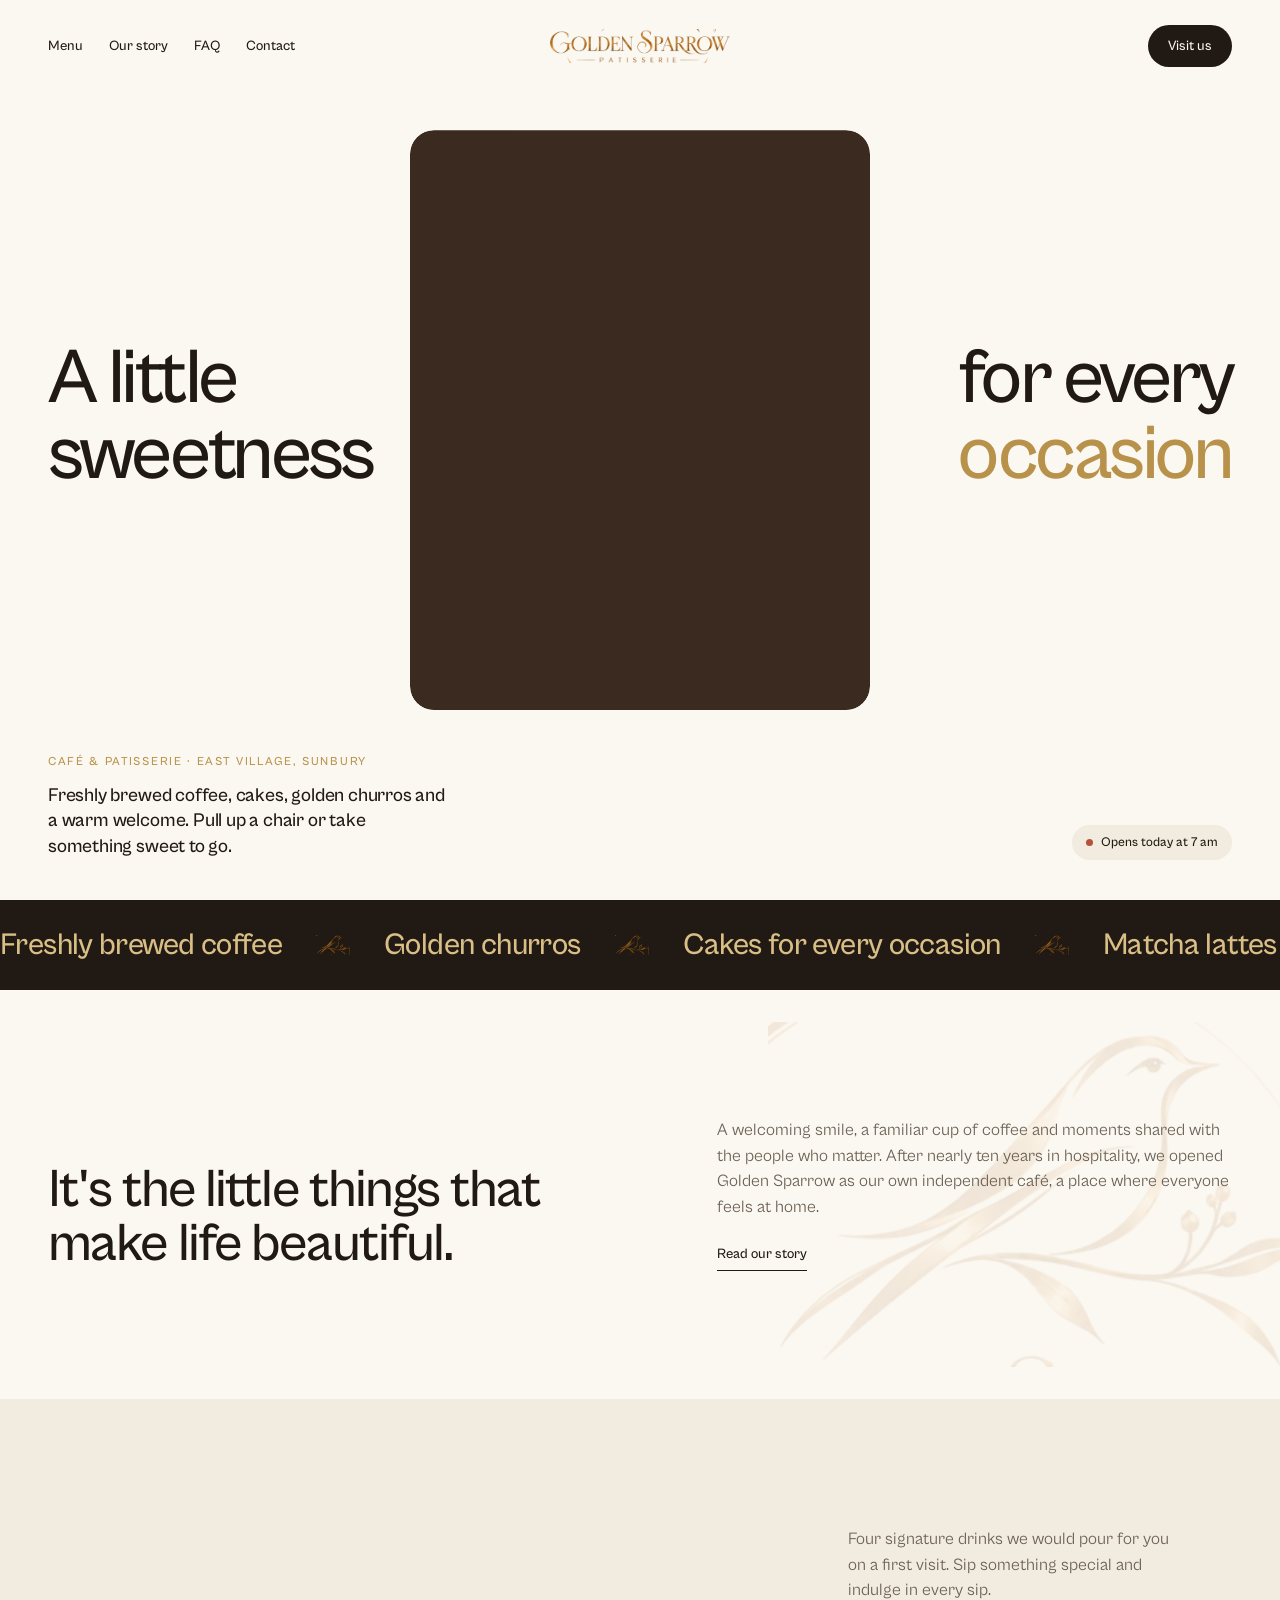
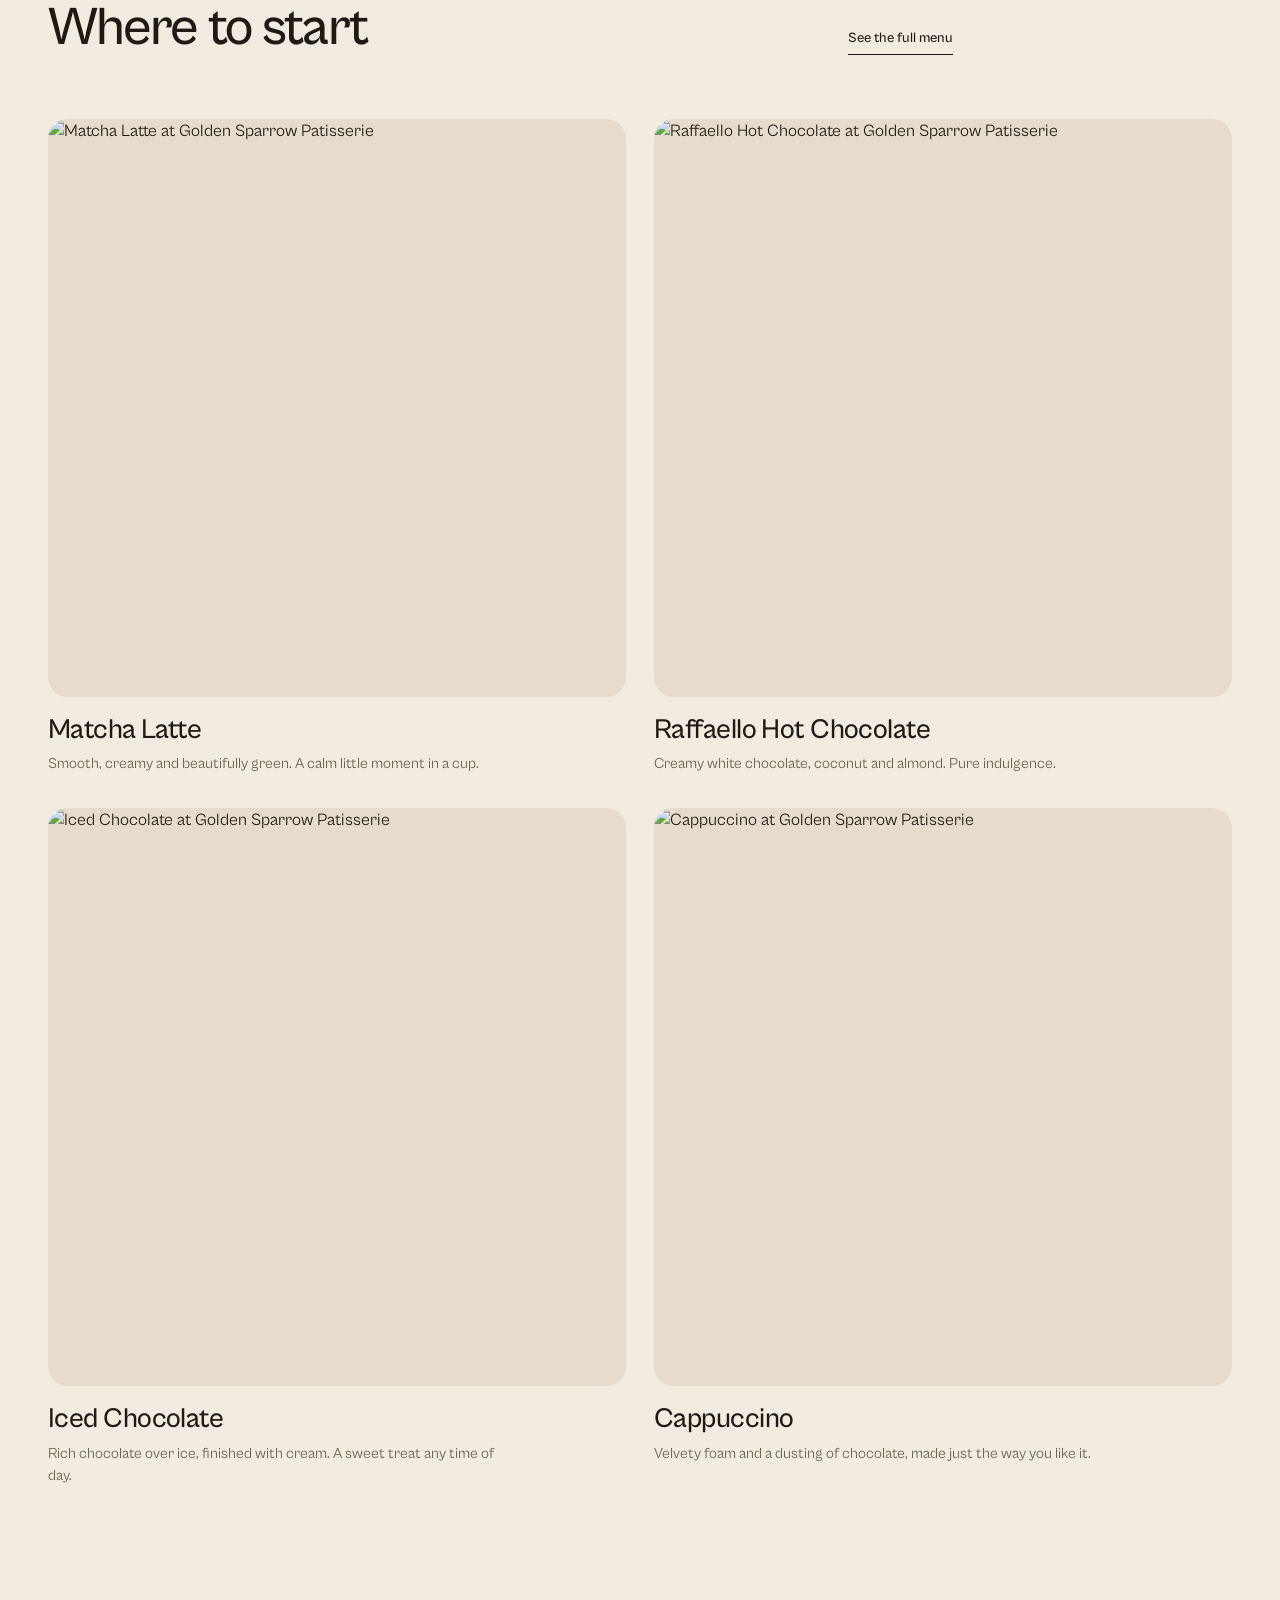
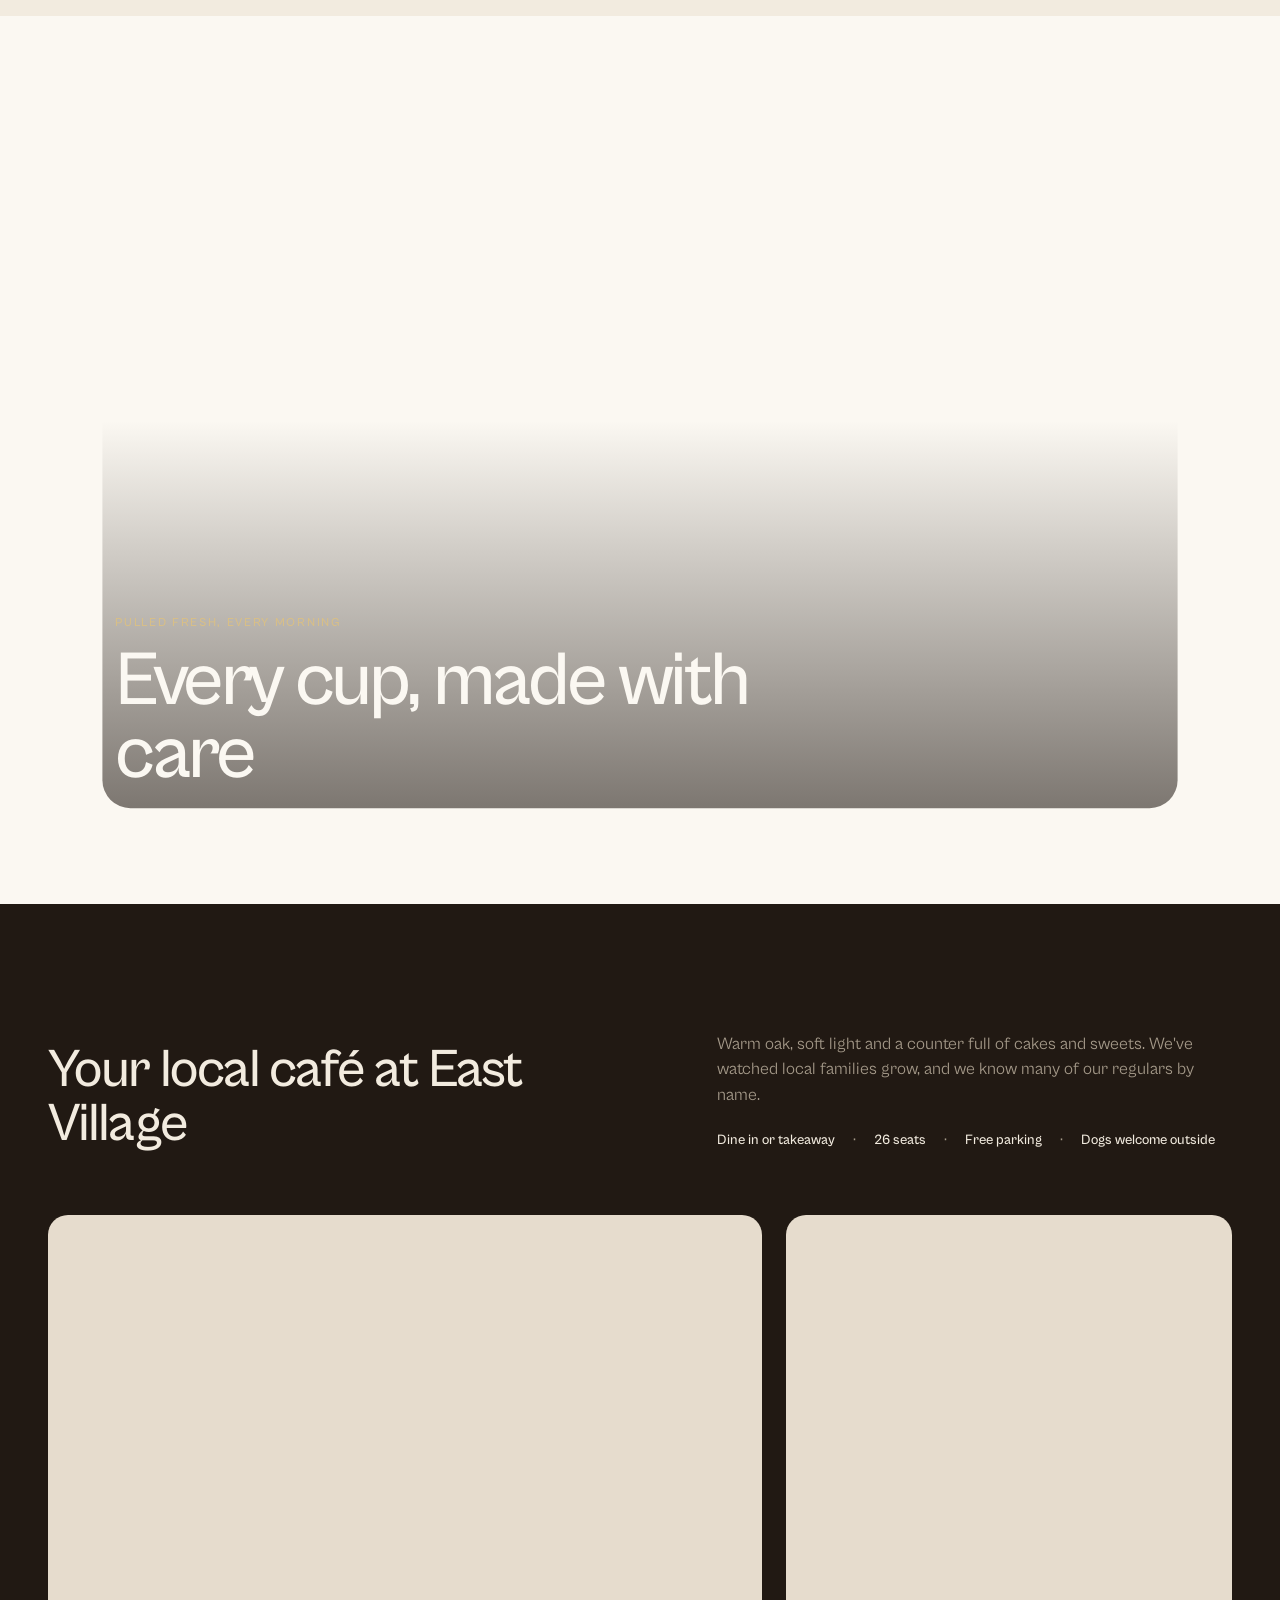
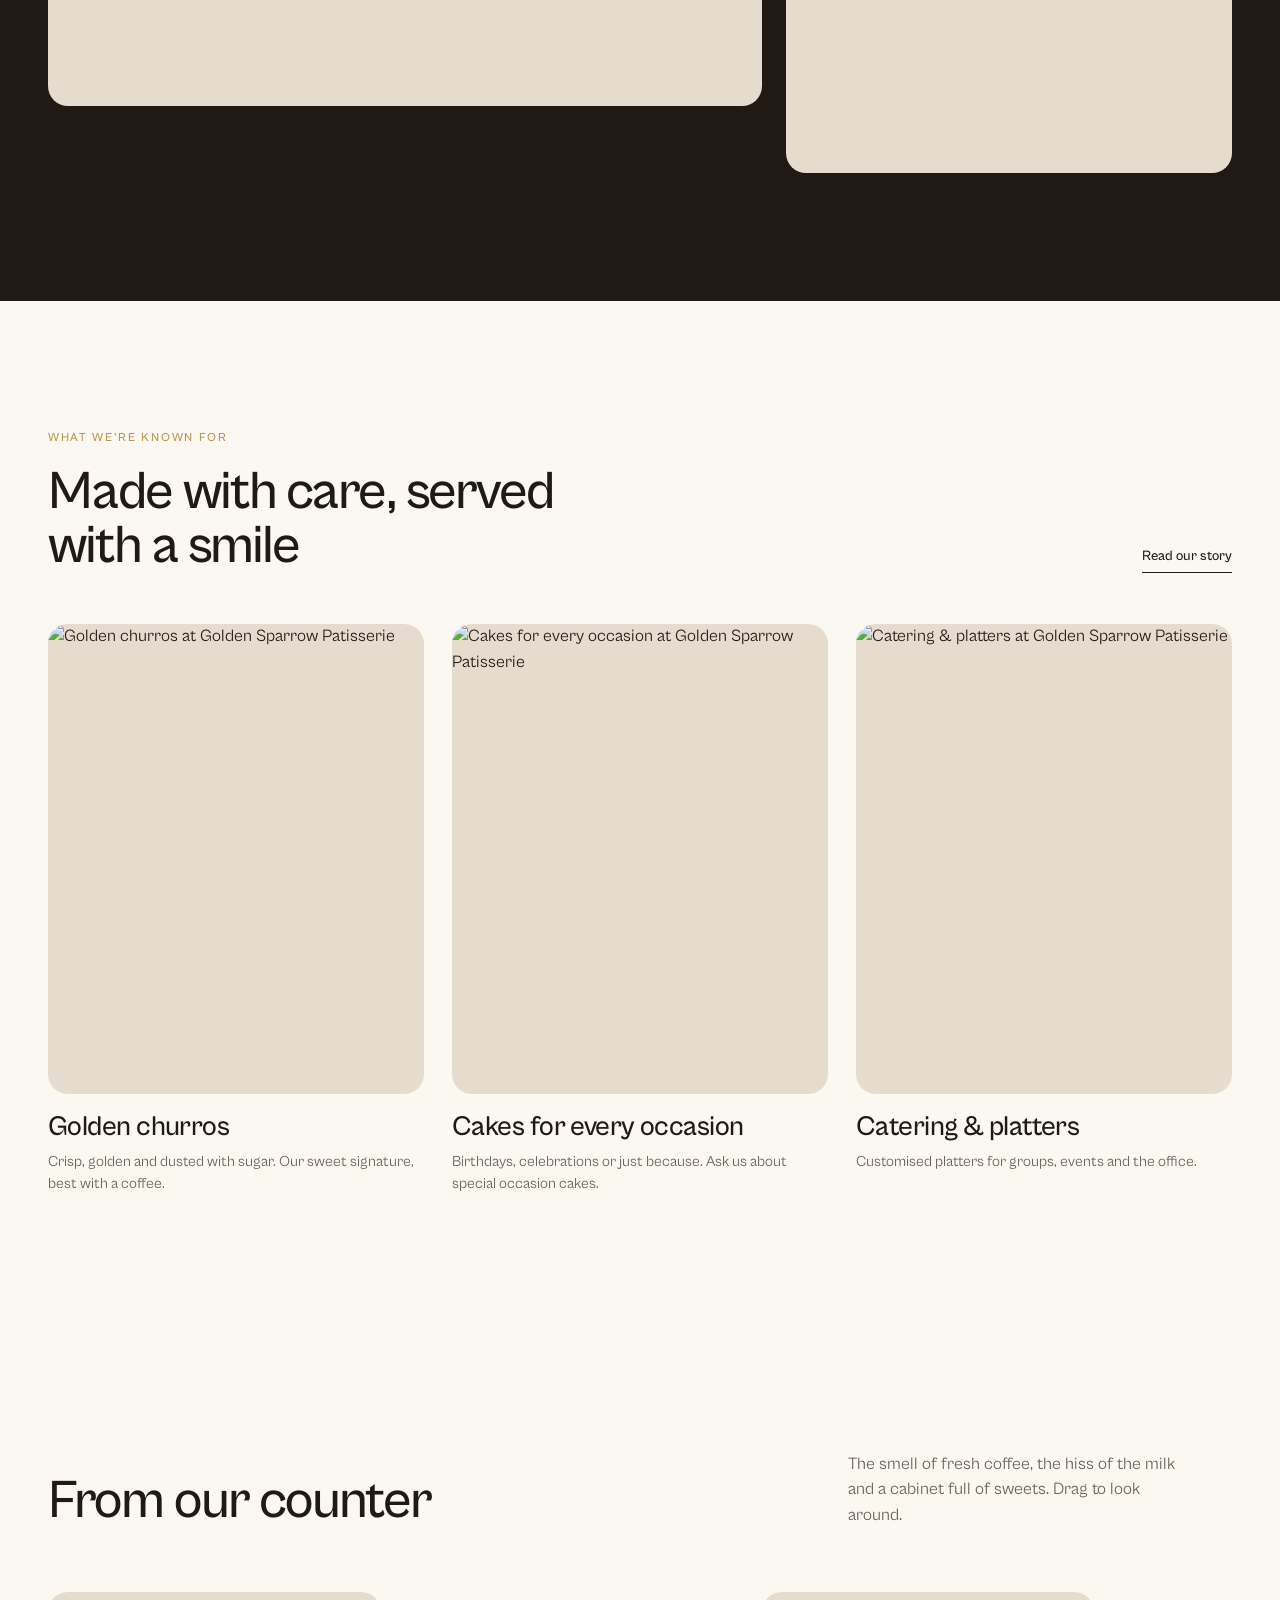
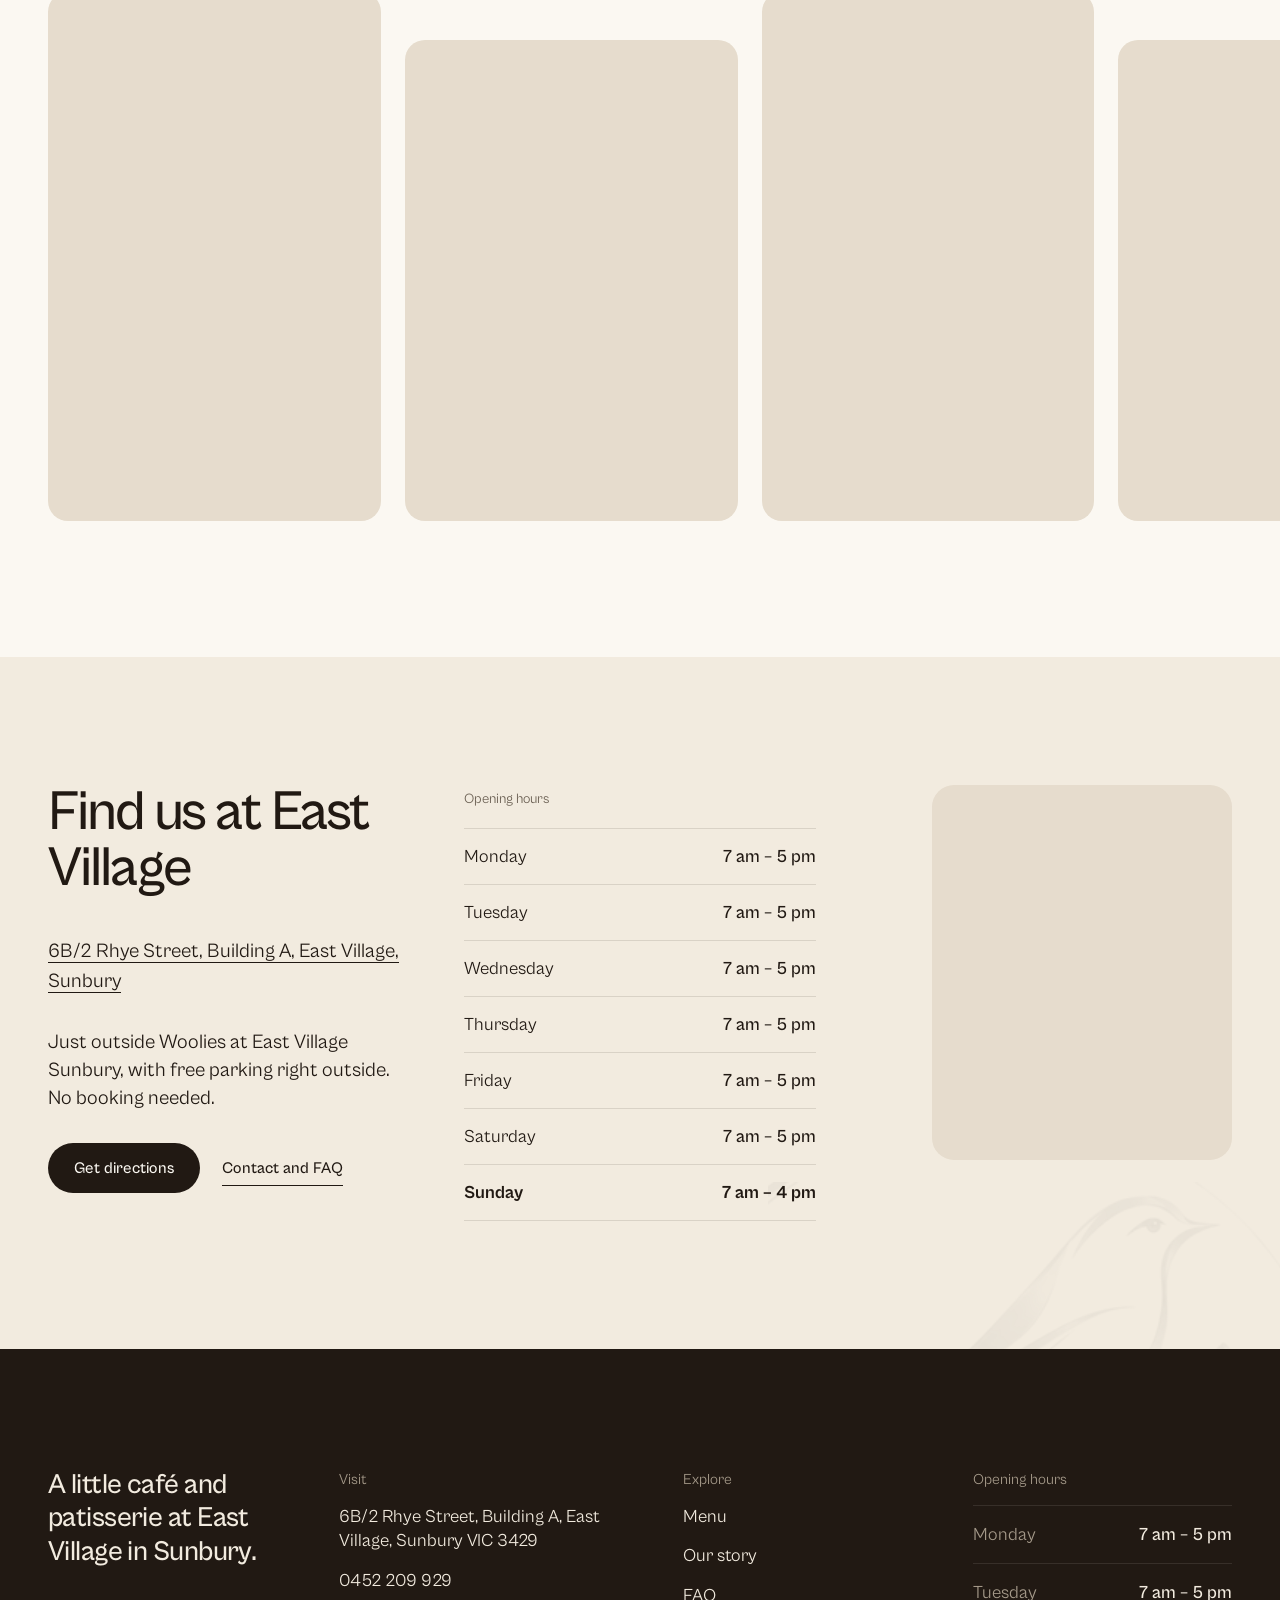
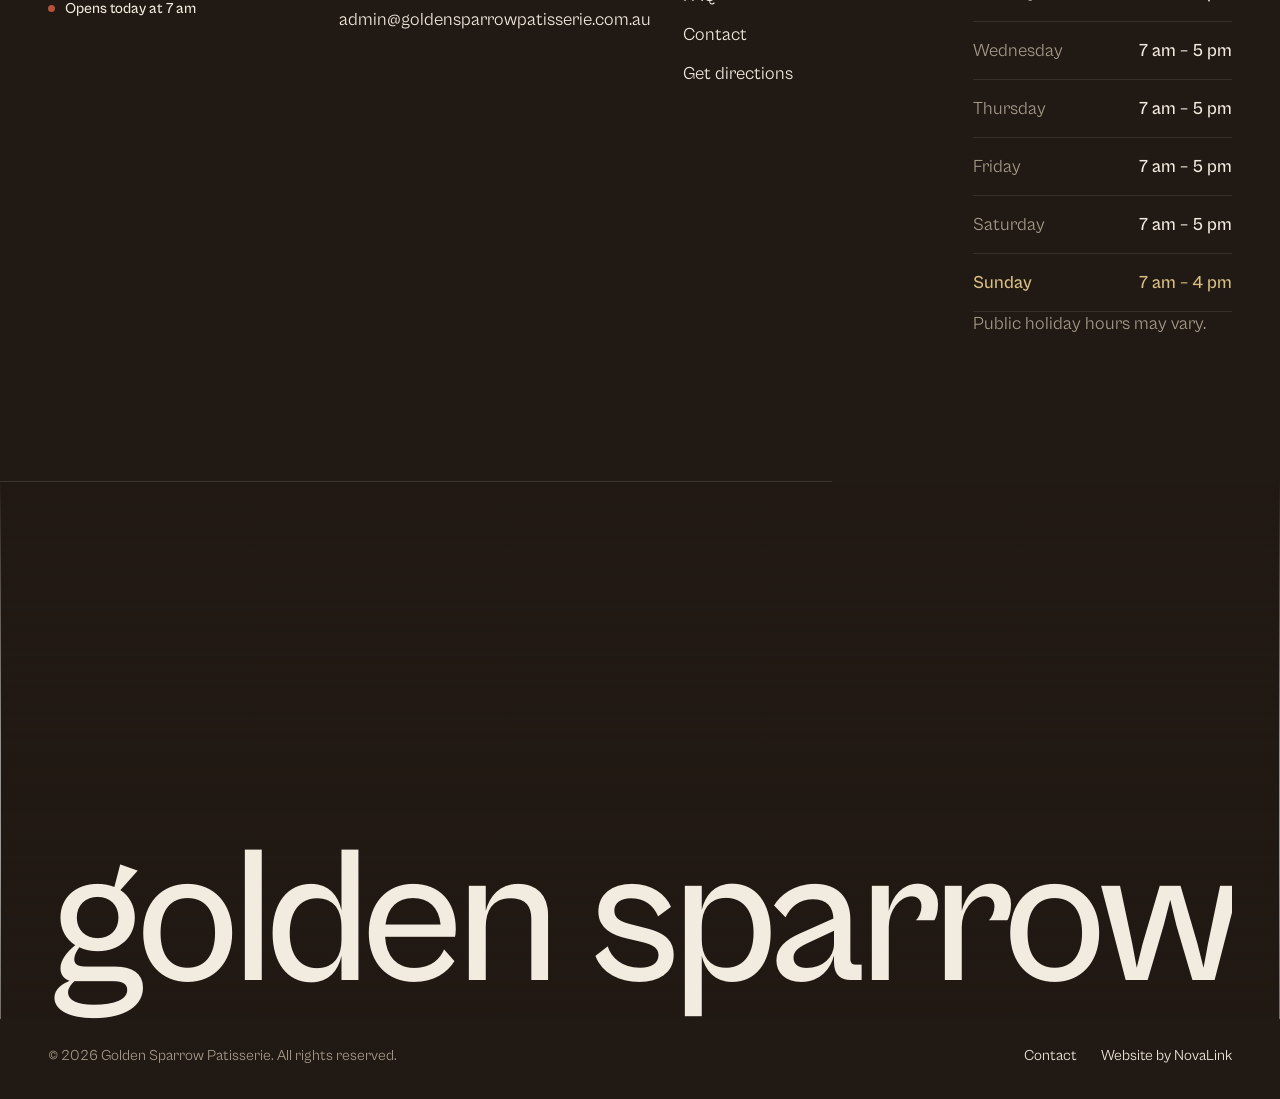
==== commit 92d47625: "Hero: portrait espresso video instead of photo Co-Authored-By: Claude Opus 5.5 <noreply@anthropic.co" ====
--- a/index.html
+++ b/index.html
@@ -19,7 +19,7 @@
 <meta property="og:image" content="https://www.goldensparrowpatisserie.com.au/assets/img/logo-full.png">
 <link rel="preload" href="assets/fonts/CabinetGrotesk-Medium.woff2" as="font" type="font/woff2" crossorigin>
 <script>try{var n=(performance.getEntriesByType('navigation')[0]||{}).type,r=document.referrer,i=n==='reload'||!r||new URL(r).origin!==location.origin;if(!i)document.documentElement.classList.add('intro-done')}catch(e){}</script>
-<link rel="stylesheet" href="assets/style.css?v=12">
+<link rel="stylesheet" href="assets/style.css?v=14">
 <script type="application/ld+json">{"@context": "https://schema.org", "@type": "CafeOrCoffeeShop", "name": "Golden Sparrow Patisserie", "url": "https://www.goldensparrowpatisserie.com.au", "slogan": "A little sweetness for every occasion", "telephone": "0452 209 929", "email": "admin@goldensparrowpatisserie.com.au", "servesCuisine": ["Coffee", "Patisserie", "Cakes", "Churros", "Sandwiches"], "address": {"@type": "PostalAddress", "streetAddress": "6B/2 Rhye Street, Building A, East Village", "addressLocality": "Sunbury", "addressRegion": "VIC", "postalCode": "3429", "addressCountry": "AU"}, "openingHours": ["Mo-Sa 07:00-17:00", "Su 07:00-16:00"], "hasMenu": "https://www.goldensparrowpatisserie.com.au/menu.html", "paymentAccepted": "Card, Tap and go, Apple Pay, Google Pay, Cash", "acceptsReservations": false}</script>
 </head>
 <body>
@@ -39,8 +39,8 @@
     <h1 class="sr-only" id="hero-title">Golden Sparrow Patisserie, café and patisserie in Sunbury</h1>
     <div class="hero__grid">
       <p class="display hero__left from-left" aria-hidden="true"><span class="line"><span>A little</span></span><span class="line"><span>sweetness</span></span></p>
-      <div class="hero__img"><div class="ph "><img src="https://images.unsplash.com/photo-1512568400610-62da28bc8a13?auto=format&fit=crop&w=900&q=80" srcset="https://images.unsplash.com/photo-1512568400610-62da28bc8a13?auto=format&fit=crop&w=450&q=80 450w, https://images.unsplash.com/photo-1512568400610-62da28bc8a13?auto=format&fit=crop&w=900&q=80 900w" sizes="(max-width: 760px) 100vw, 50vw" alt="Latte with heart latte art at Golden Sparrow Patisserie" fetchpriority="high"></div>
-        <svg class="steam" viewBox="0 0 120 160" aria-hidden="true"><path d="M40 150 C 20 120, 60 100, 40 70 S 50 20, 40 0"/><path d="M62 150 C 42 118, 82 96, 62 66 S 72 18, 62 0"/><path d="M84 150 C 64 122, 104 102, 84 72 S 94 22, 84 0"/></svg></div>
+      <div class="hero__img"><div class="ph"><video class="hero__video" autoplay muted loop playsinline preload="auto" poster="https://images.unsplash.com/photo-1512568400610-62da28bc8a13?auto=format&fit=crop&w=900&q=80" data-loop-start="0.3" data-loop-end="7.0" aria-label="Espresso pouring from the coffee machine at Golden Sparrow Patisserie">
+          <source src="https://videos.pexels.com/video-files/30284611/12981829_720_1680_24fps.mp4" type="video/mp4"></video></div></div>
       <p class="display hero__right from-right" aria-hidden="true"><span class="line"><span>for every</span></span><span class="line"><span class="gold">occasion</span></span></p>
     </div>
     <div class="hero__bottom">
@@ -223,6 +223,6 @@
   </div>
 </footer>
 <script src="assets/js/lenis.min.js"></script>
-<script src="assets/main.js?v=12"></script>
+<script src="assets/main.js?v=13"></script>
 </body>
 </html>
--- a/assets/style.css
+++ b/assets/style.css
@@ -530,3 +530,38 @@
 .vid__overlay .eyebrow { color: var(--gold-2); margin-bottom: 14px; }
 .vid__overlay .h2 { font-size: clamp(40px, 6vw, 92px); line-height: .95; letter-spacing: -.045em; max-width: 10em; }
 @media (max-width: 760px) { .vid__frame { height: 70vh; } }
+
+/* ---------- Menu page (reference layout) ---------- */
+.mhead { background: var(--cream); padding: clamp(48px, 6vw, 96px) 0 clamp(48px, 6vw, 88px); }
+.mhead__grid { display: grid; grid-template-columns: 1fr auto; gap: 40px; align-items: center; }
+.mhead__title { font-size: clamp(56px, 6.5vw, 96px); line-height: .95; letter-spacing: -.045em; font-weight: 500; }
+.mhead__intro { margin-top: 28px; font-size: 19px; line-height: 1.45; max-width: 30em; }
+.mhead__img { width: clamp(200px, 20vw, 290px); aspect-ratio: 1 / 1.1; border-radius: 22px; overflow: hidden; }
+.mcat { padding: clamp(64px, 9vw, 128px) 0; border-top: 1px solid var(--line); }
+.mcat:first-of-type { border-top: 0; }
+.mcat__grid { display: grid; grid-template-columns: minmax(260px, 1fr) 2fr; gap: 32px; align-items: start; }
+.mcat__left { position: sticky; top: 110px; }
+.mcat__title { font-size: clamp(40px, 4.5vw, 64px); line-height: 1; letter-spacing: -.04em; font-weight: 500; max-width: 7em; }
+.mcat__text { margin-top: 20px; font-size: 16px; line-height: 1.5; color: var(--muted-2); max-width: 22em; }
+.mcat__list { border-top: 1px solid var(--line); }
+.mi { display: grid; grid-template-columns: 88px 1fr; gap: 24px; padding: 28px 0; border-bottom: 1px solid var(--line); }
+.mi__img { width: 88px; height: 88px; border-radius: 14px; overflow: hidden; }
+.mi__img .ph { height: 100%; }
+.mi__name { font-size: clamp(22px, 2vw, 28px); line-height: 1.2; letter-spacing: -.02em; font-weight: 500; margin: 0; }
+.mi__note { margin-top: 8px; font-size: 17px; line-height: 1.5; color: var(--muted-2); max-width: 34em; }
+.mi__tags { display: flex; flex-wrap: wrap; gap: 8px; margin-top: 14px; }
+.mi__tags .tag { font-size: 13px; padding: 6px 12px; background: transparent; }
+.mi:hover .mi__img img { transform: scale(1.06); }
+.mi__img img { transition: transform .8s var(--ease); }
+.kvlist { }
+.kv { display: flex; justify-content: space-between; gap: 24px; padding: 20px 0; border-bottom: 1px solid var(--line); font-size: 18px; }
+.kv span:first-child { color: var(--muted-2); }
+.kv span:last-child { font-weight: 500; text-align: right; }
+.mcat .notice { margin-top: 32px; }
+@media (max-width: 860px) { .mcat__grid { grid-template-columns: 1fr; } .mcat__left { position: static; margin-bottom: 24px; } .mhead__grid { grid-template-columns: 1fr; } .mhead__img { width: 220px; } }
+@media (max-width: 480px) { .mi { grid-template-columns: 72px 1fr; gap: 16px; } .mi__img { width: 72px; height: 72px; } }
+
+/* ---------- Hero video (portrait espresso pour) ---------- */
+.hero__img .ph > video { position: absolute; inset: 0; width: 100%; height: 100%; object-fit: cover; transform: scale(1.08); transition: transform 2s var(--ease) .1s; }
+.is-loaded .hero__img .ph > video { transform: none; }
+.hero__img .ph { background: #3a2a1f; }
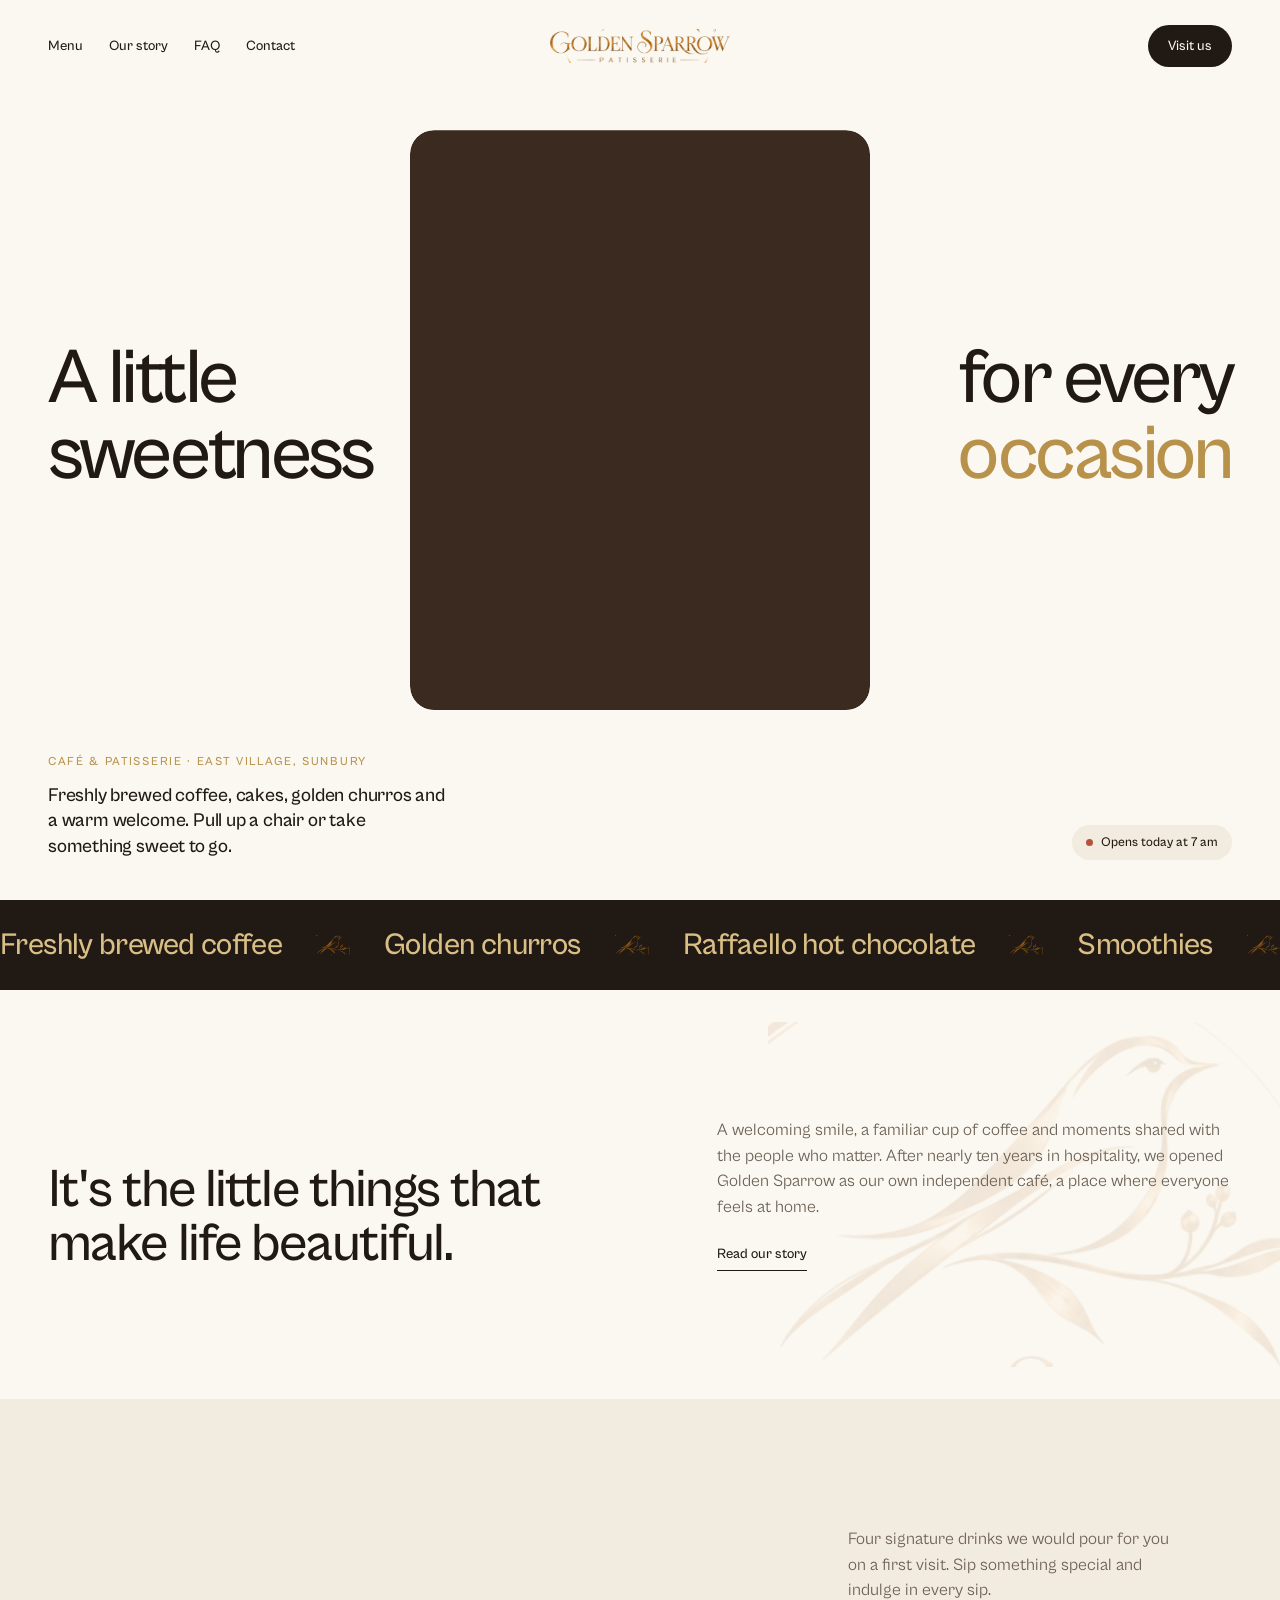
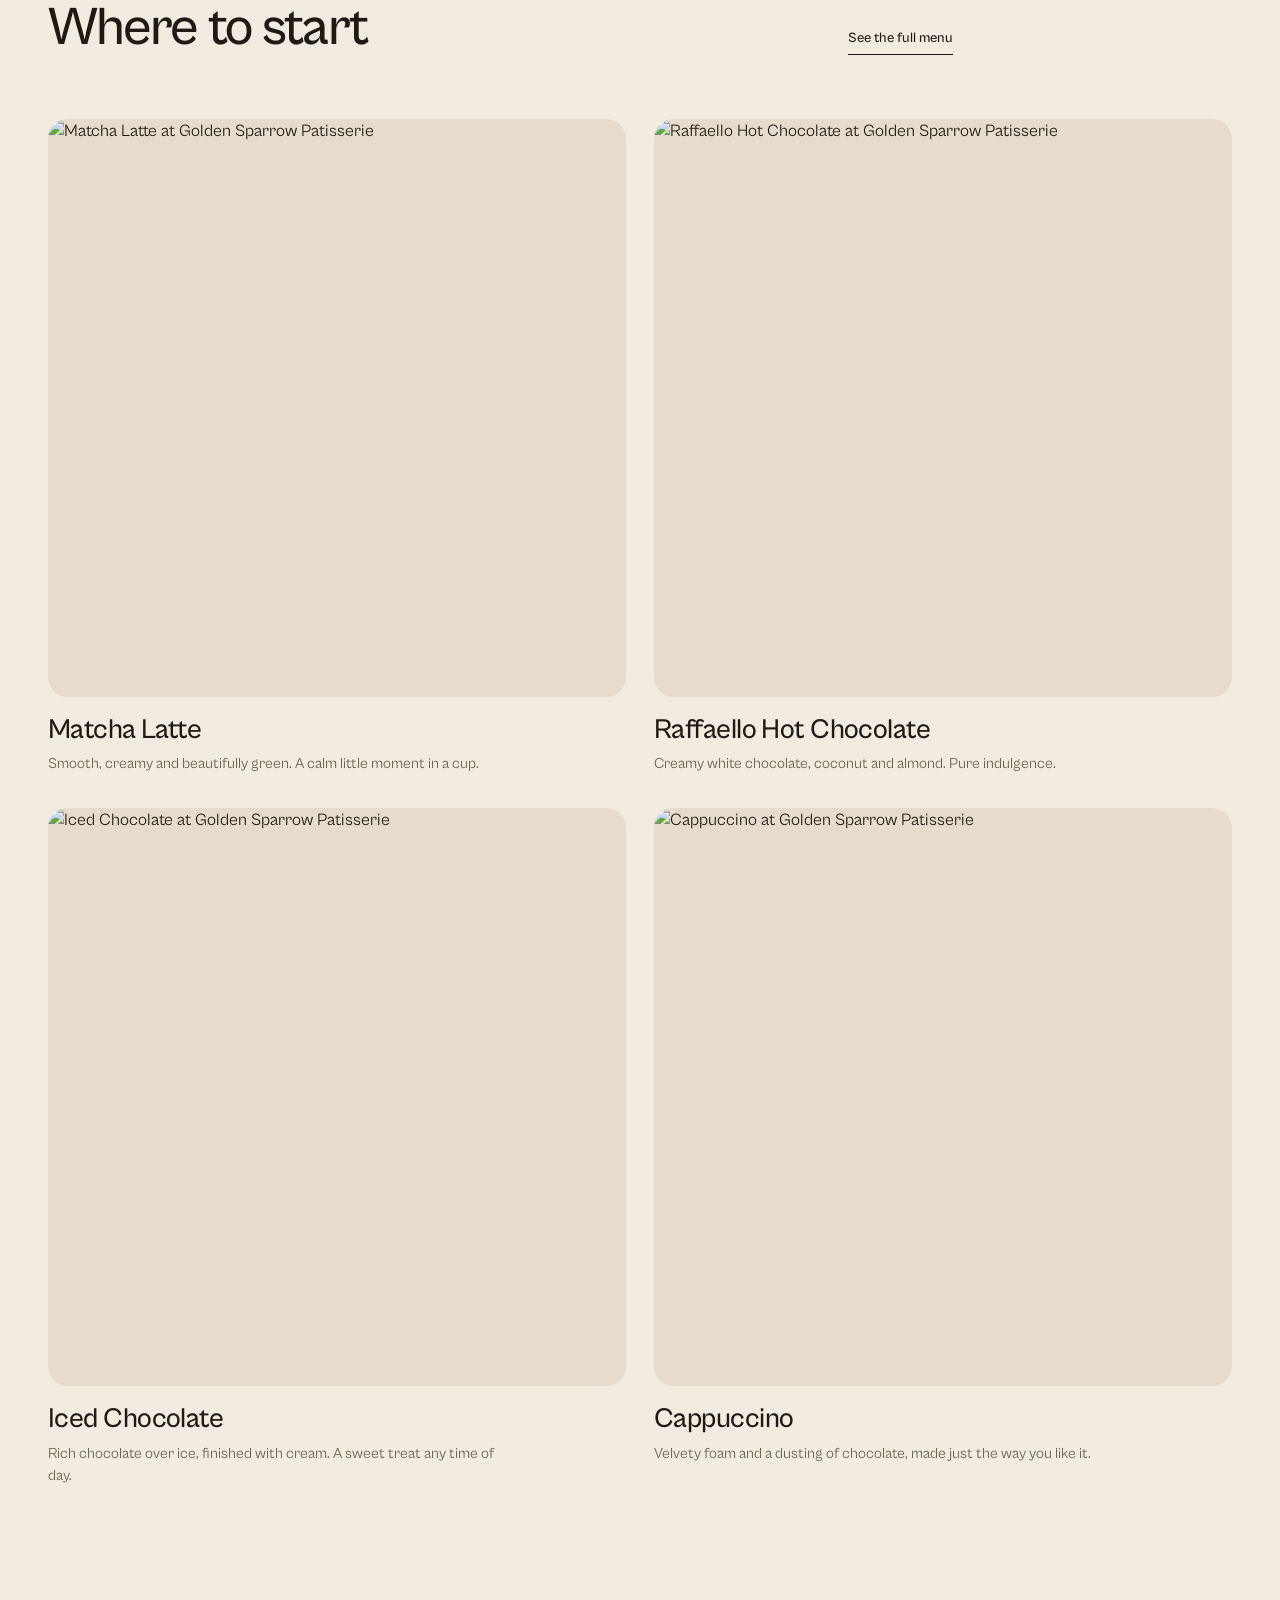
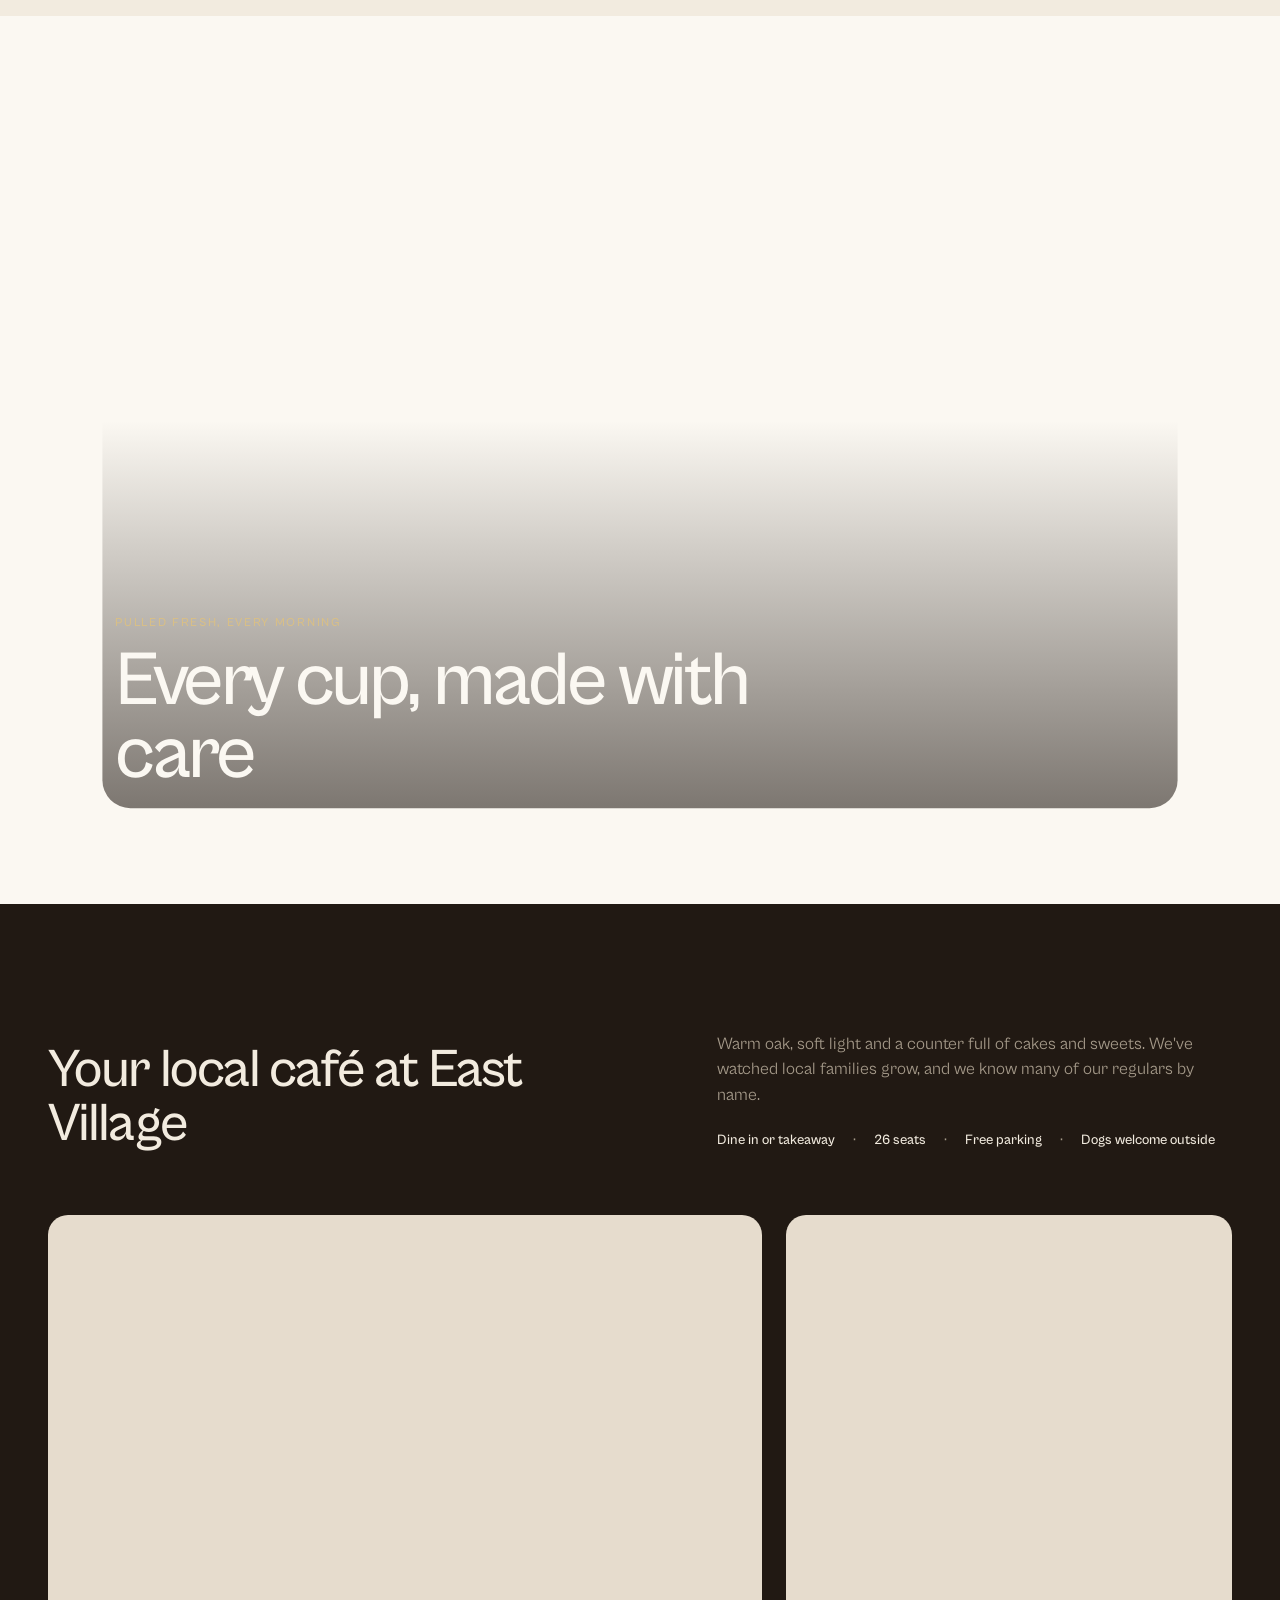
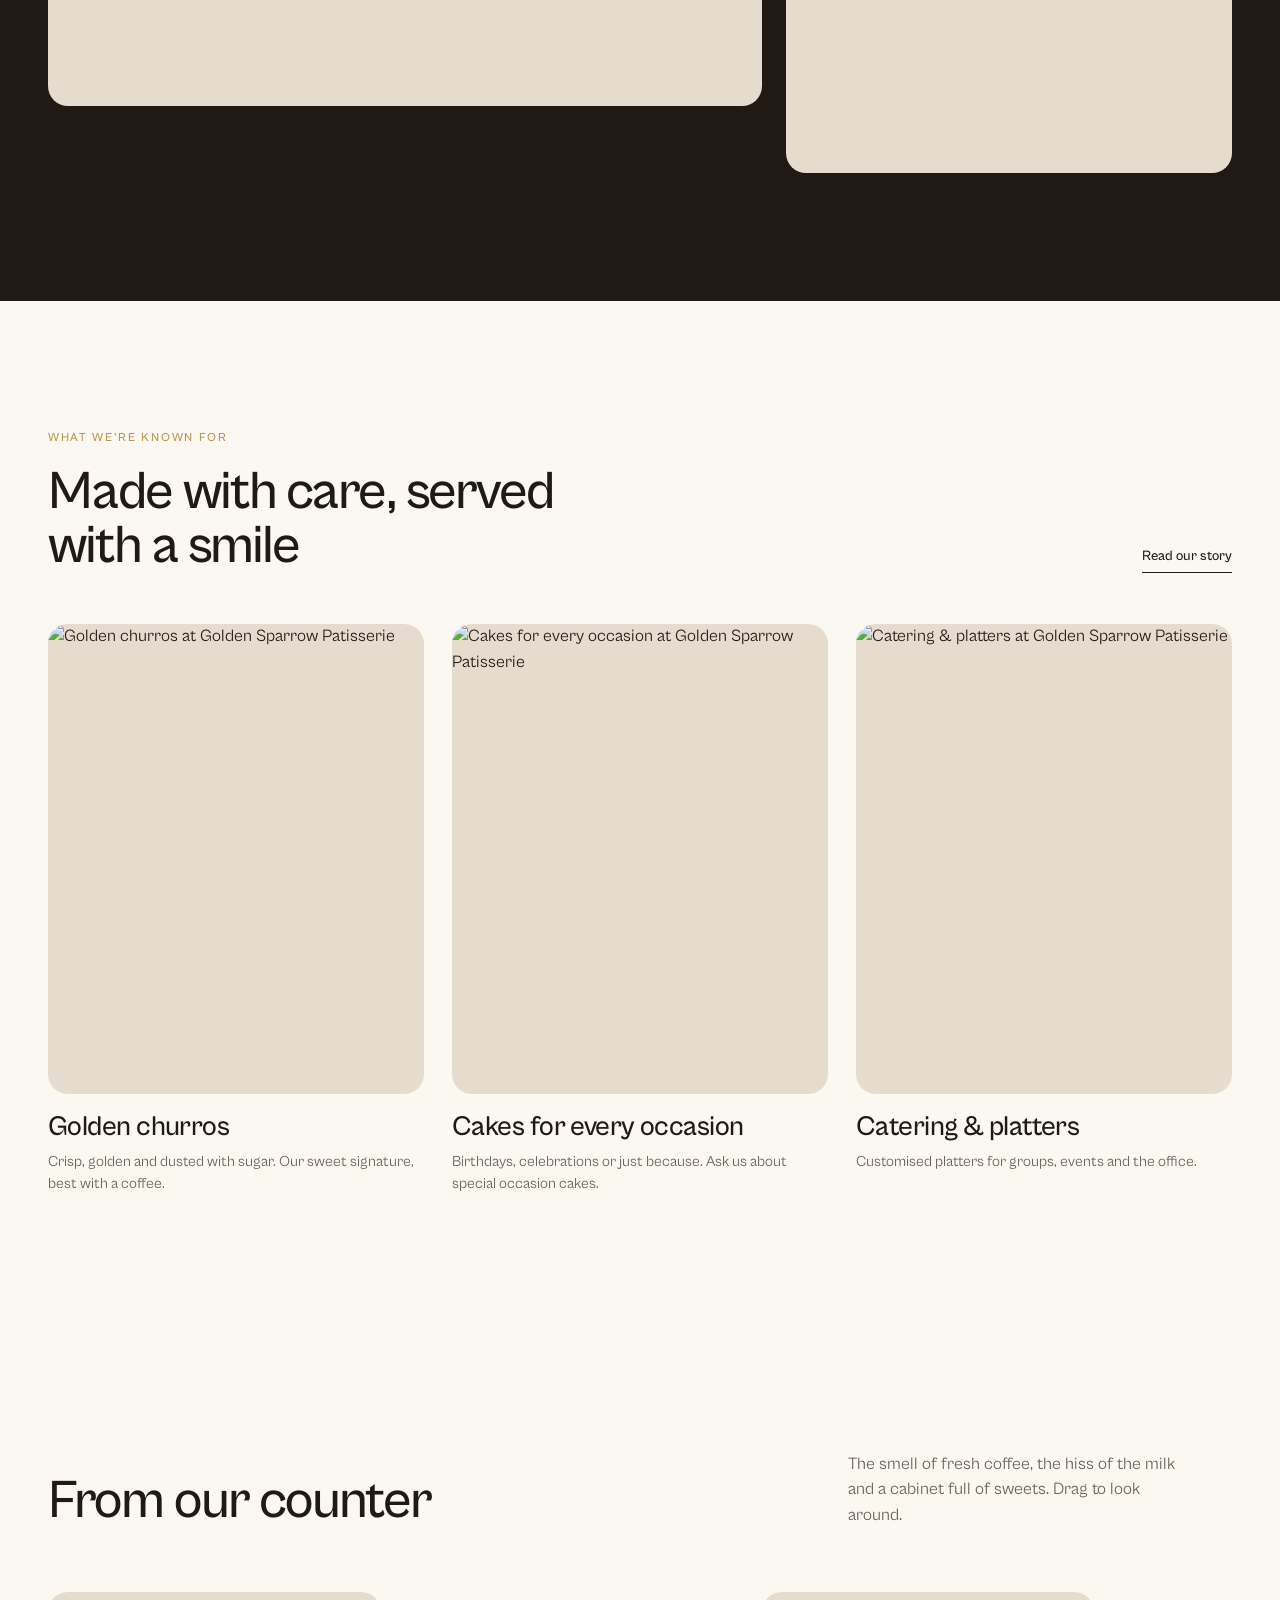
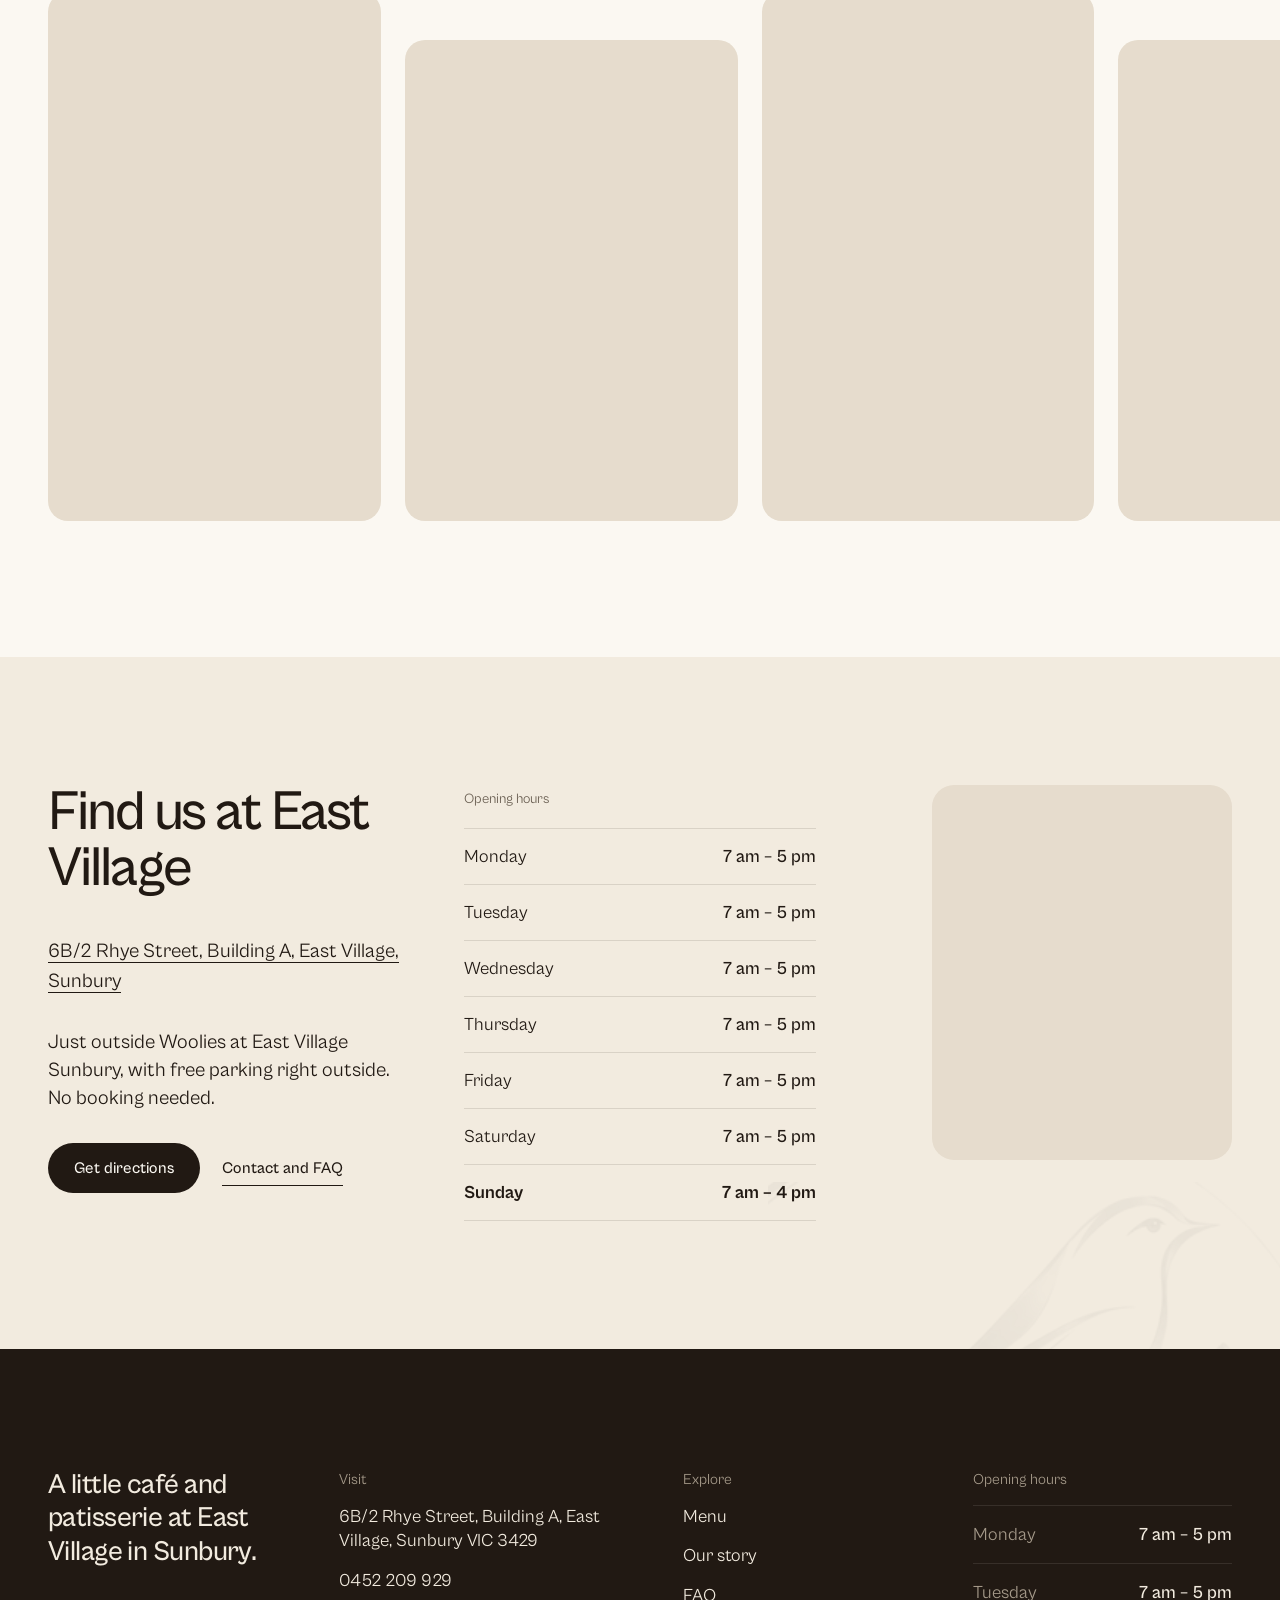
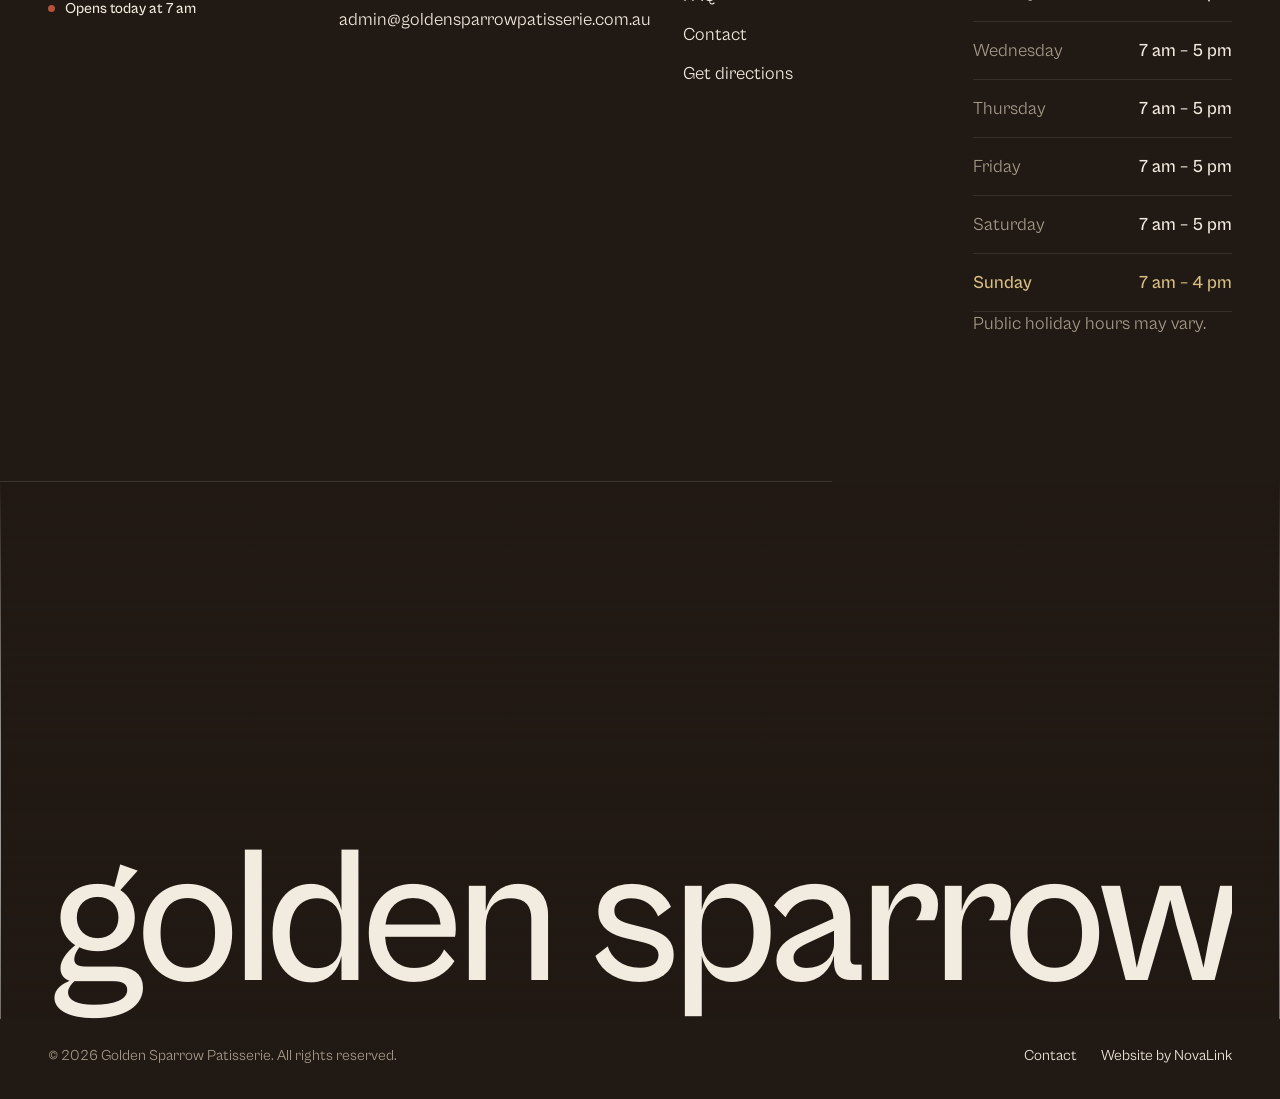
==== commit 8600fe30: "Menu: full Golden Sparrow menu from client PDF (no prices) Co-Authored-By: Claude Opus 5.5 <noreply@" ====
--- a/index.html
+++ b/index.html
@@ -19,7 +19,7 @@
 <meta property="og:image" content="https://www.goldensparrowpatisserie.com.au/assets/img/logo-full.png">
 <link rel="preload" href="assets/fonts/CabinetGrotesk-Medium.woff2" as="font" type="font/woff2" crossorigin>
 <script>try{var n=(performance.getEntriesByType('navigation')[0]||{}).type,r=document.referrer,i=n==='reload'||!r||new URL(r).origin!==location.origin;if(!i)document.documentElement.classList.add('intro-done')}catch(e){}</script>
-<link rel="stylesheet" href="assets/style.css?v=14">
+<link rel="stylesheet" href="assets/style.css?v=15">
 <script type="application/ld+json">{"@context": "https://schema.org", "@type": "CafeOrCoffeeShop", "name": "Golden Sparrow Patisserie", "url": "https://www.goldensparrowpatisserie.com.au", "slogan": "A little sweetness for every occasion", "telephone": "0452 209 929", "email": "admin@goldensparrowpatisserie.com.au", "servesCuisine": ["Coffee", "Patisserie", "Cakes", "Churros", "Sandwiches"], "address": {"@type": "PostalAddress", "streetAddress": "6B/2 Rhye Street, Building A, East Village", "addressLocality": "Sunbury", "addressRegion": "VIC", "postalCode": "3429", "addressCountry": "AU"}, "openingHours": ["Mo-Sa 07:00-17:00", "Su 07:00-16:00"], "hasMenu": "https://www.goldensparrowpatisserie.com.au/menu.html", "paymentAccepted": "Card, Tap and go, Apple Pay, Google Pay, Cash", "acceptsReservations": false}</script>
 </head>
 <body>
@@ -51,7 +51,7 @@
   </div>
 </section>
 
-<div class="marquee" aria-hidden="true"><div class="marquee__track"><span>Freshly brewed coffee</span><img src="assets/img/logo-bird.webp" alt=""><span>Golden churros</span><img src="assets/img/logo-bird.webp" alt=""><span>Cakes for every occasion</span><img src="assets/img/logo-bird.webp" alt=""><span>Matcha lattes</span><img src="assets/img/logo-bird.webp" alt=""><span>Raffaello hot chocolate</span><img src="assets/img/logo-bird.webp" alt=""><span>Soft serve sundaes</span><img src="assets/img/logo-bird.webp" alt=""><span>Toasted sandwiches</span><img src="assets/img/logo-bird.webp" alt=""><span>Catering platters</span><img src="assets/img/logo-bird.webp" alt=""><span>Freshly brewed coffee</span><img src="assets/img/logo-bird.webp" alt=""><span>Golden churros</span><img src="assets/img/logo-bird.webp" alt=""><span>Cakes for every occasion</span><img src="assets/img/logo-bird.webp" alt=""><span>Matcha lattes</span><img src="assets/img/logo-bird.webp" alt=""><span>Raffaello hot chocolate</span><img src="assets/img/logo-bird.webp" alt=""><span>Soft serve sundaes</span><img src="assets/img/logo-bird.webp" alt=""><span>Toasted sandwiches</span><img src="assets/img/logo-bird.webp" alt=""><span>Catering platters</span><img src="assets/img/logo-bird.webp" alt=""></div></div>
+<div class="marquee" aria-hidden="true"><div class="marquee__track"><span>Freshly brewed coffee</span><img src="assets/img/logo-bird.webp" alt=""><span>Golden churros</span><img src="assets/img/logo-bird.webp" alt=""><span>Raffaello hot chocolate</span><img src="assets/img/logo-bird.webp" alt=""><span>Smoothies</span><img src="assets/img/logo-bird.webp" alt=""><span>Frappes</span><img src="assets/img/logo-bird.webp" alt=""><span>Milkshakes</span><img src="assets/img/logo-bird.webp" alt=""><span>Grillers</span><img src="assets/img/logo-bird.webp" alt=""><span>Sparrow fries</span><img src="assets/img/logo-bird.webp" alt=""><span>Soft serve sundaes</span><img src="assets/img/logo-bird.webp" alt=""><span>Bakery favourites</span><img src="assets/img/logo-bird.webp" alt=""><span>Freshly brewed coffee</span><img src="assets/img/logo-bird.webp" alt=""><span>Golden churros</span><img src="assets/img/logo-bird.webp" alt=""><span>Raffaello hot chocolate</span><img src="assets/img/logo-bird.webp" alt=""><span>Smoothies</span><img src="assets/img/logo-bird.webp" alt=""><span>Frappes</span><img src="assets/img/logo-bird.webp" alt=""><span>Milkshakes</span><img src="assets/img/logo-bird.webp" alt=""><span>Grillers</span><img src="assets/img/logo-bird.webp" alt=""><span>Sparrow fries</span><img src="assets/img/logo-bird.webp" alt=""><span>Soft serve sundaes</span><img src="assets/img/logo-bird.webp" alt=""><span>Bakery favourites</span><img src="assets/img/logo-bird.webp" alt=""></div></div>
 
 <section class="section" style="overflow:hidden" aria-labelledby="intro-title">
   <img class="watermark" src="assets/img/logo-bird.webp" alt="" aria-hidden="true">
--- a/assets/style.css
+++ b/assets/style.css
@@ -565,3 +565,5 @@
 .hero__img .ph > video { position: absolute; inset: 0; width: 100%; height: 100%; object-fit: cover; transform: scale(1.08); transition: transform 2s var(--ease) .1s; }
 .is-loaded .hero__img .ph > video { transform: none; }
 .hero__img .ph { background: #3a2a1f; }
+.kvlist--extras { margin-top: 4px; }
+.kvlist--extras .kv { font-size: 16px; padding: 16px 0; }
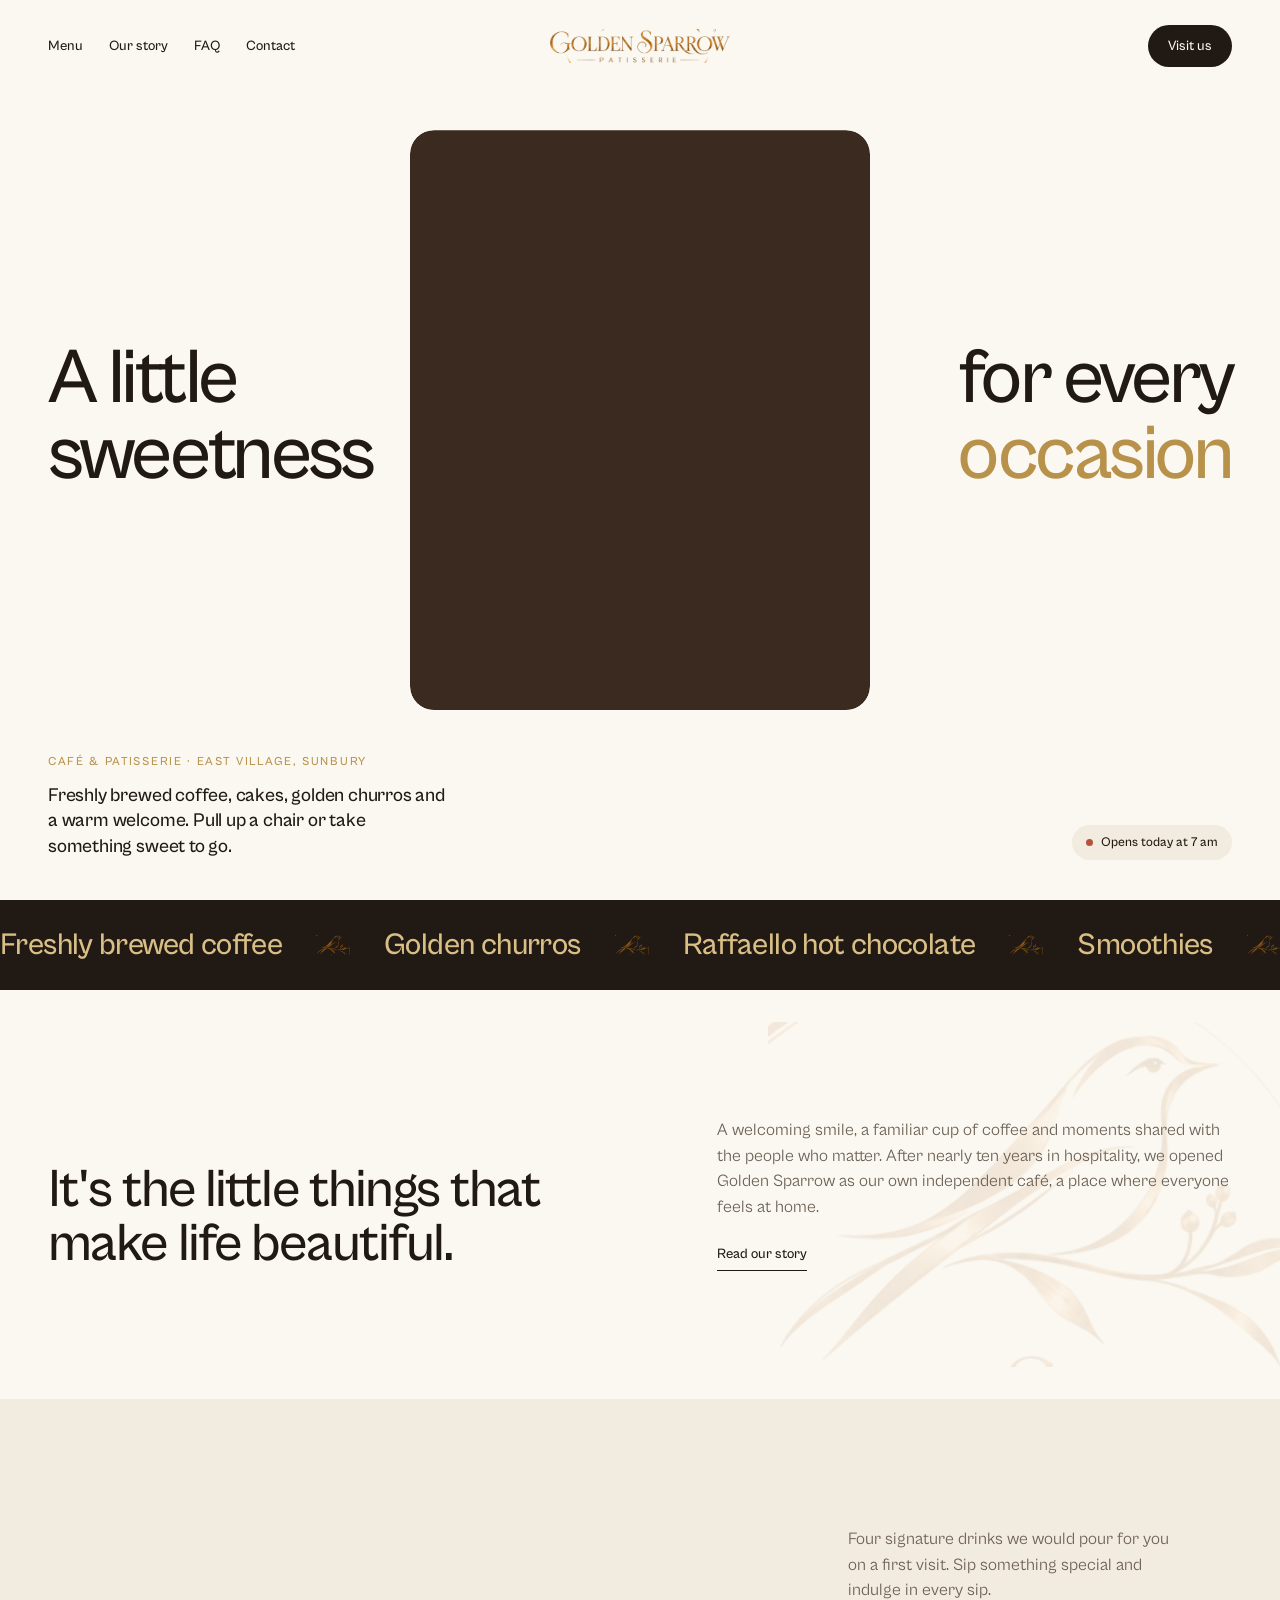
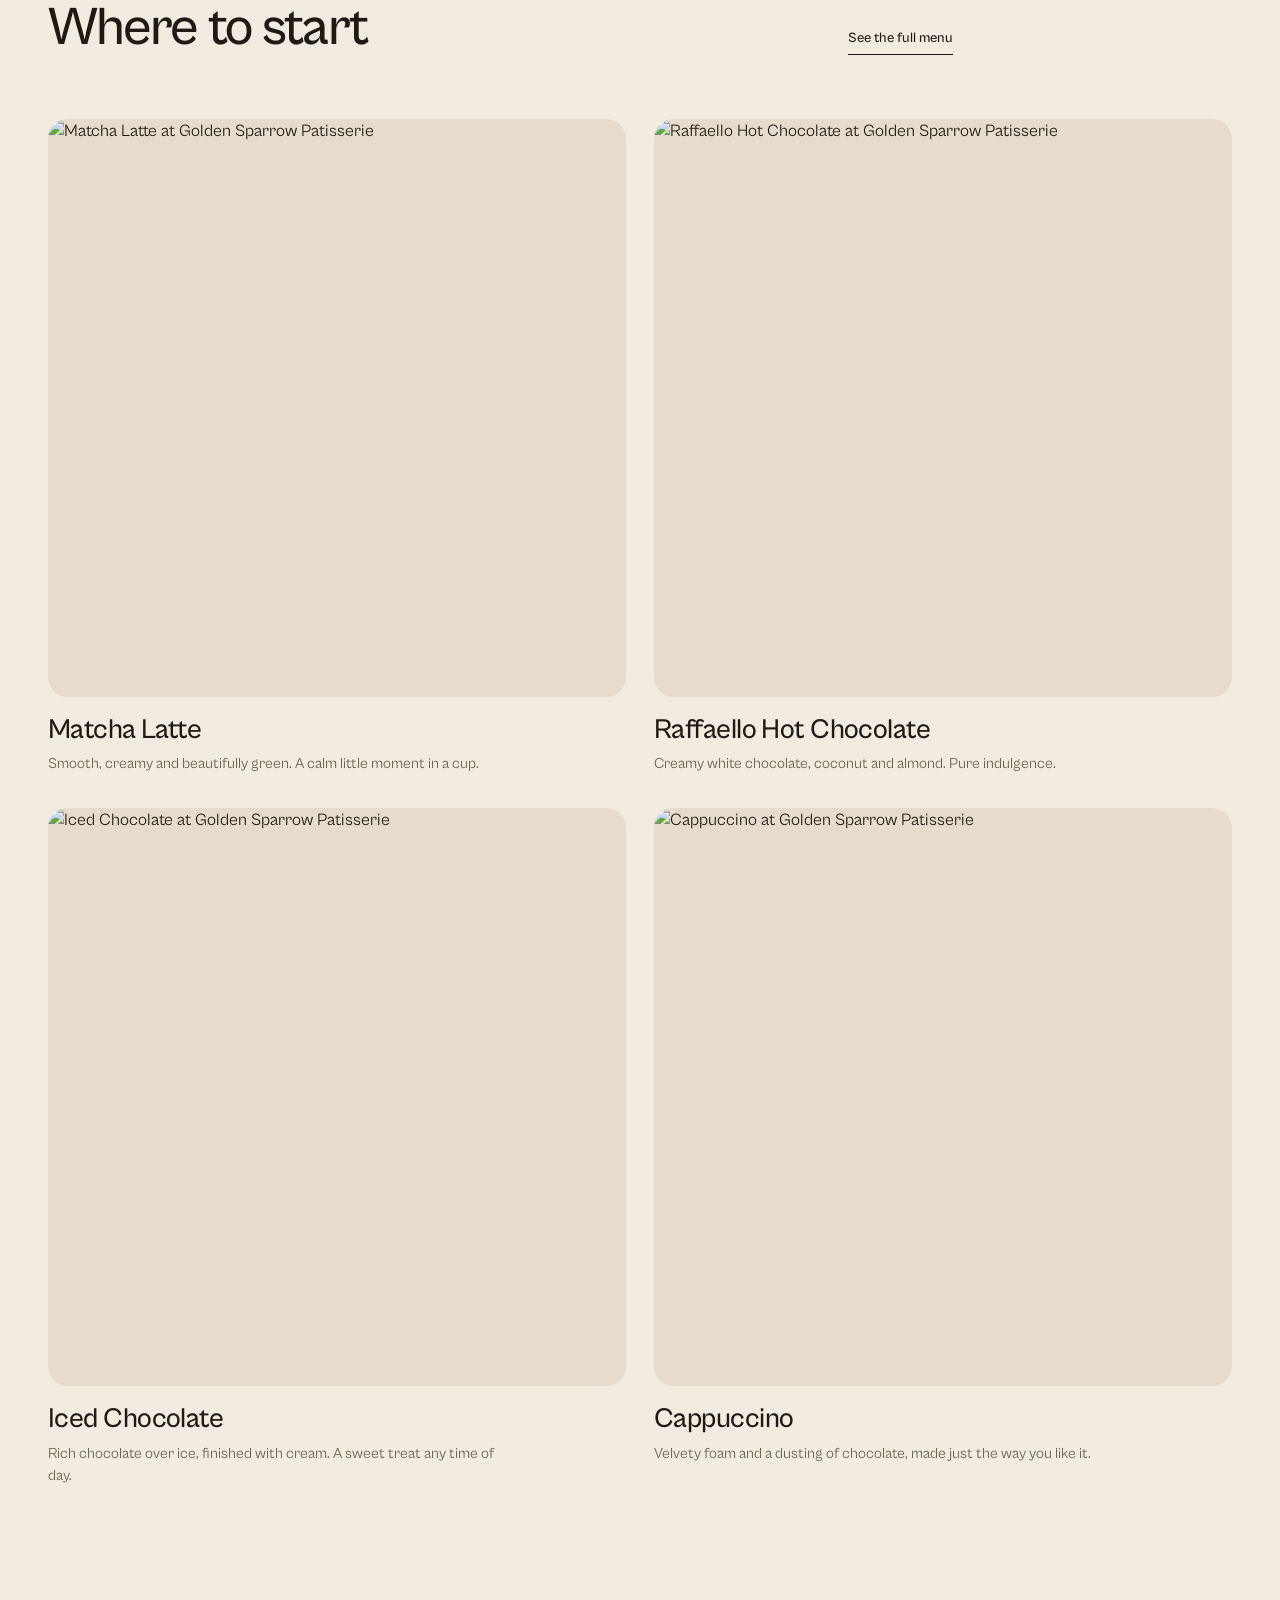
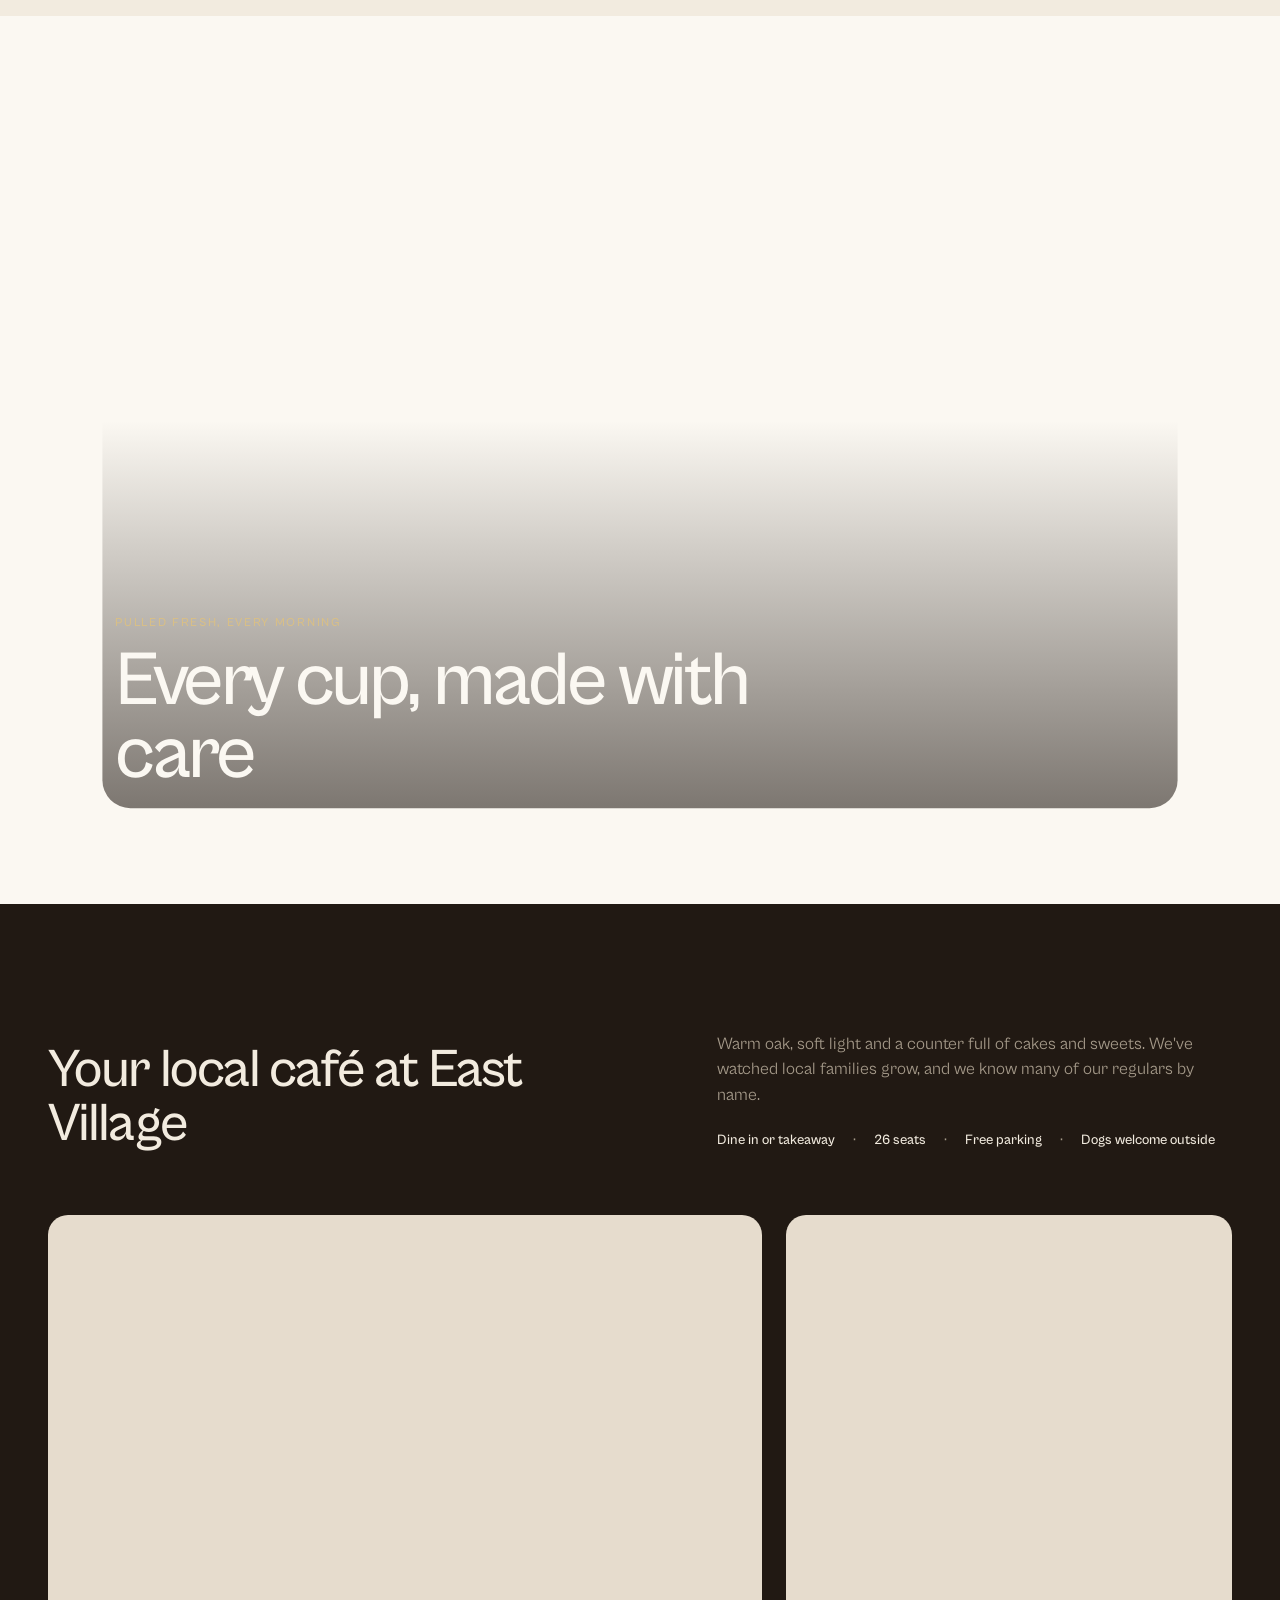
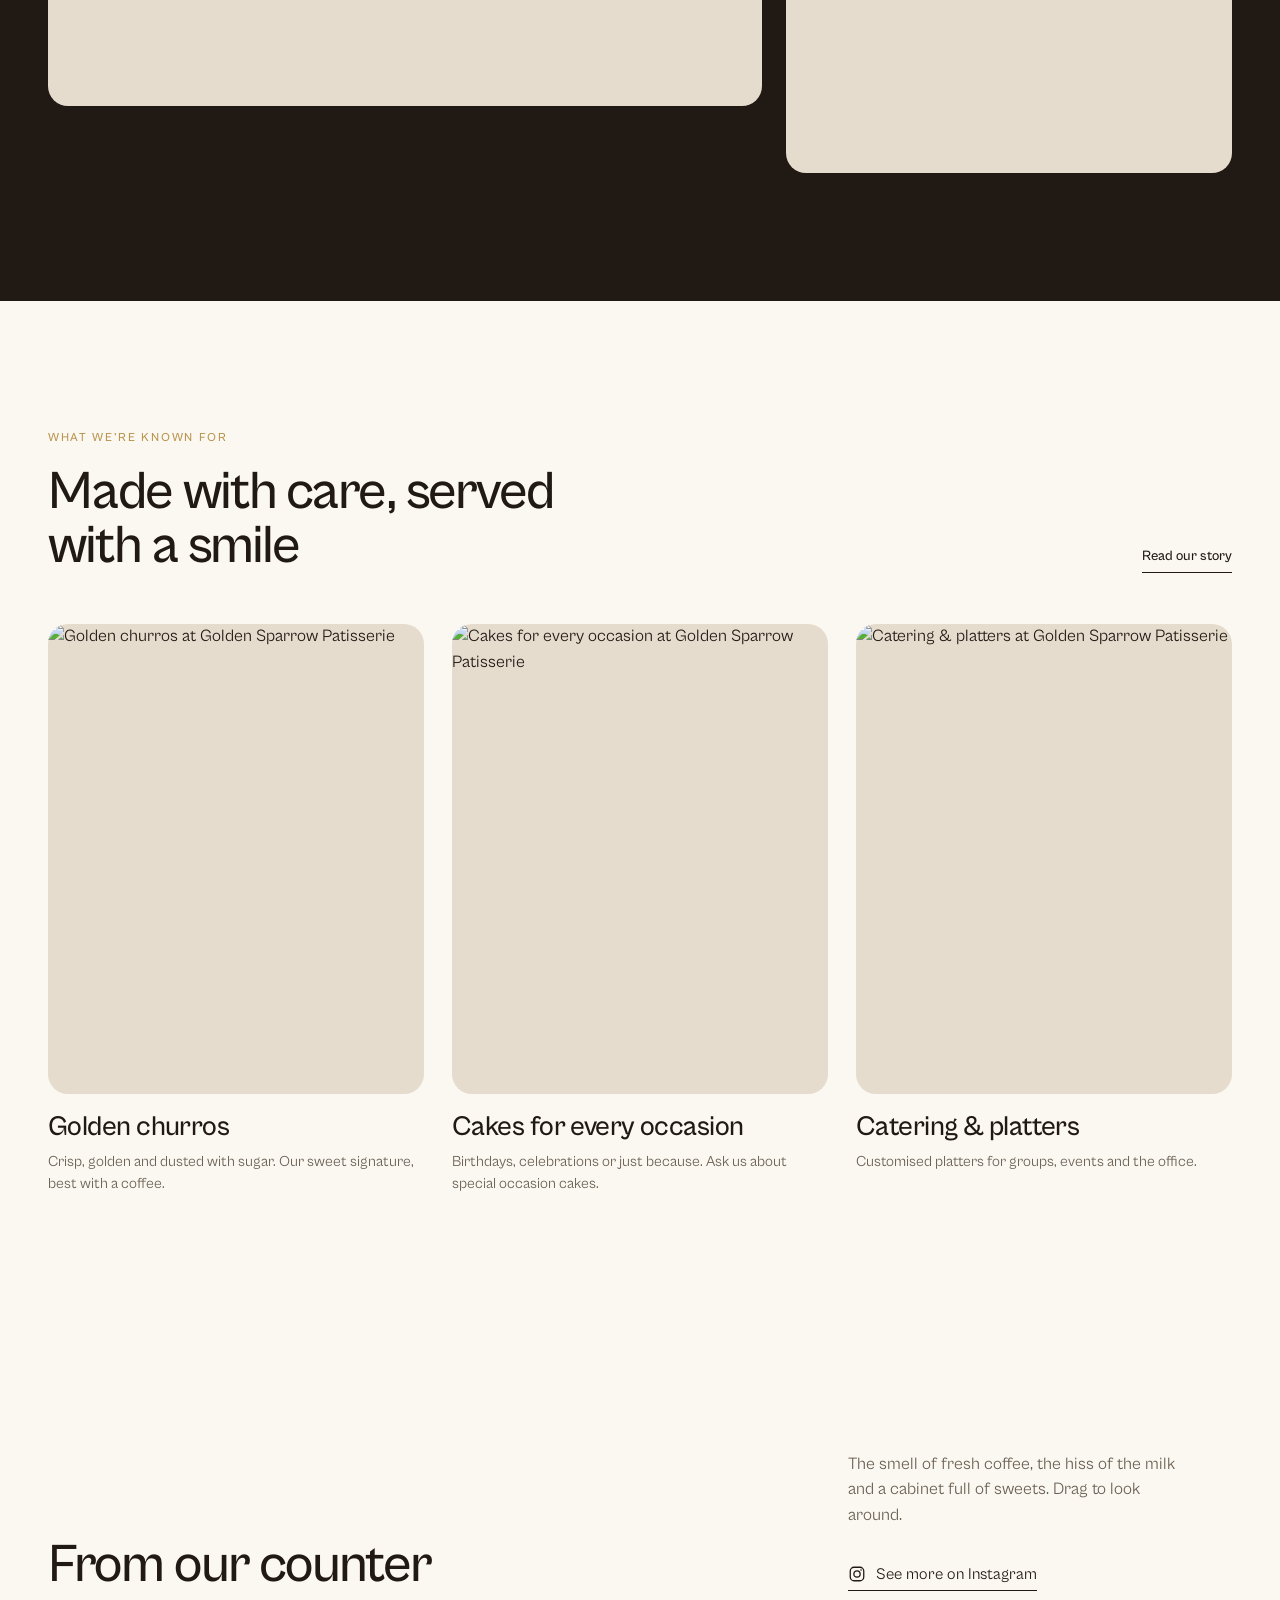
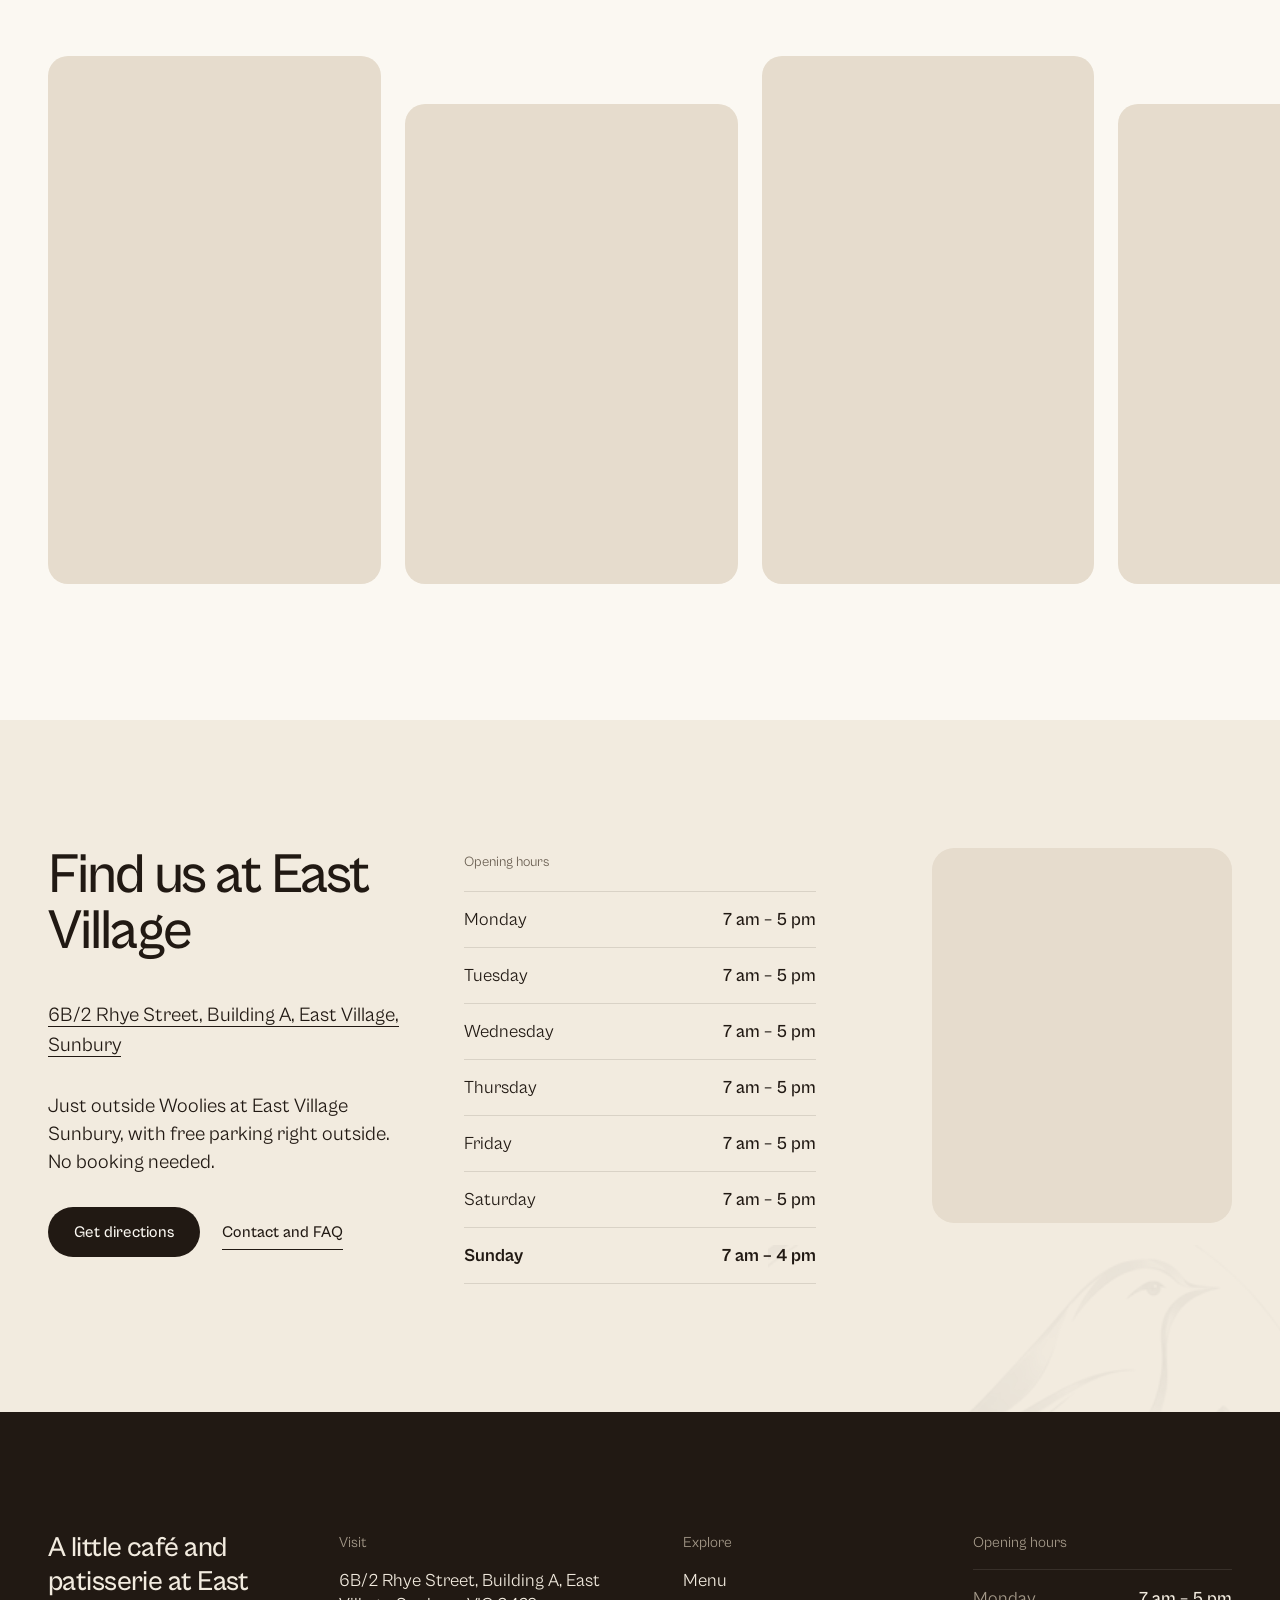
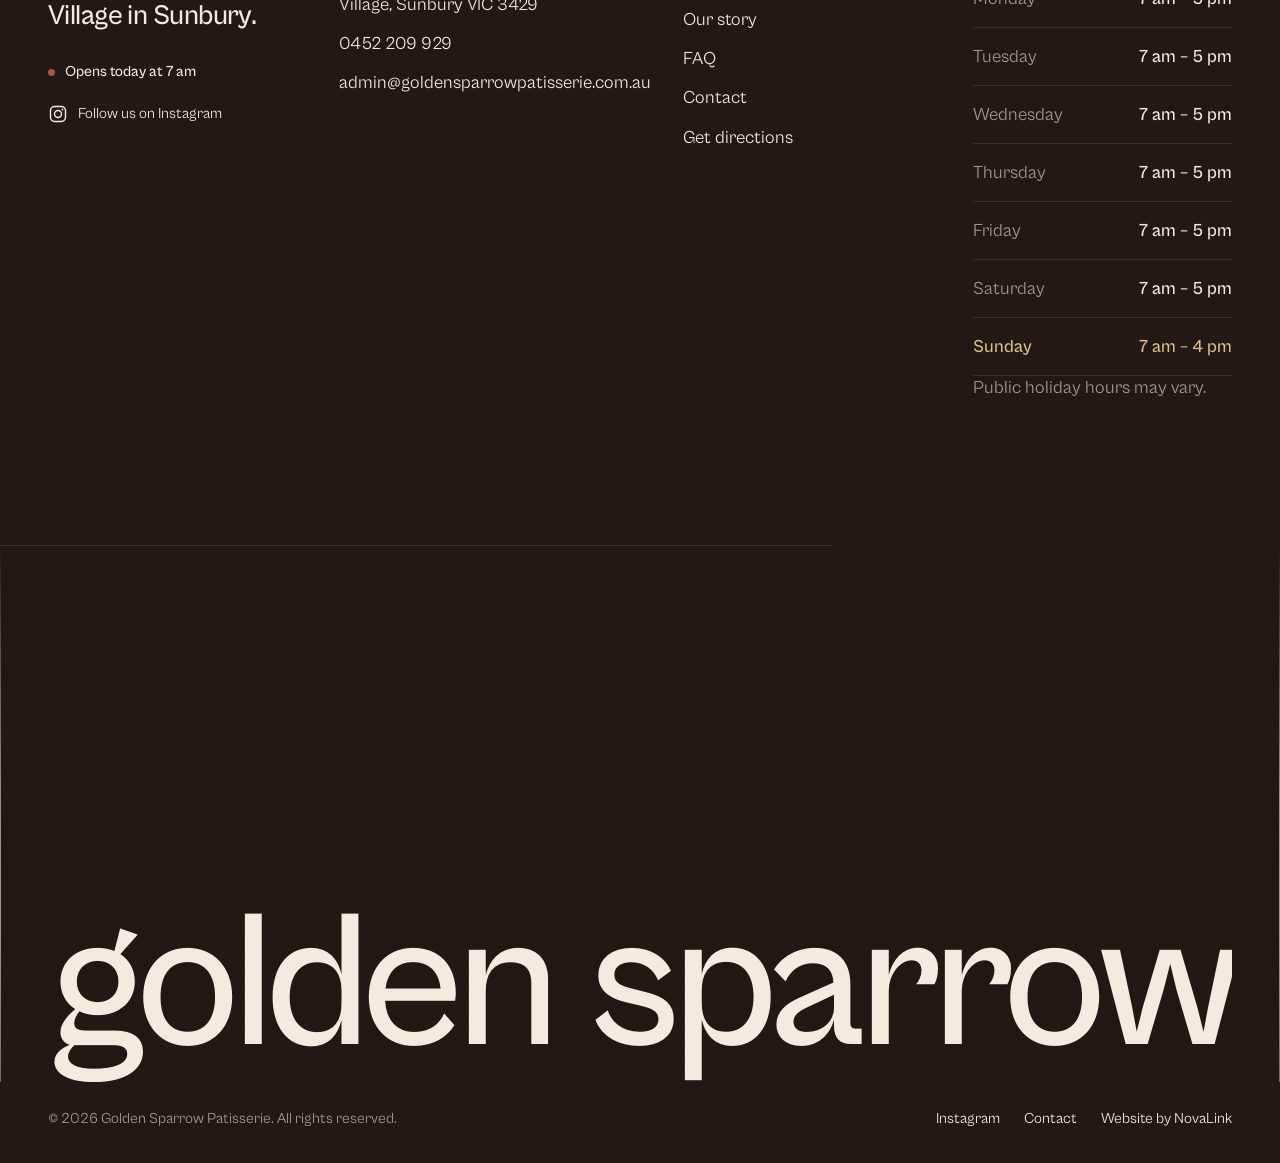
==== commit d37a7aae: "Add Instagram links: footer, contact, gallery, mobile nav Co-Authored-By: Claude Opus 5.5 <noreply@a" ====
--- a/index.html
+++ b/index.html
@@ -19,7 +19,7 @@
 <meta property="og:image" content="https://www.goldensparrowpatisserie.com.au/assets/img/logo-full.png">
 <link rel="preload" href="assets/fonts/CabinetGrotesk-Medium.woff2" as="font" type="font/woff2" crossorigin>
 <script>try{var n=(performance.getEntriesByType('navigation')[0]||{}).type,r=document.referrer,i=n==='reload'||!r||new URL(r).origin!==location.origin;if(!i)document.documentElement.classList.add('intro-done')}catch(e){}</script>
-<link rel="stylesheet" href="assets/style.css?v=15">
+<link rel="stylesheet" href="assets/style.css?v=17">
 <script type="application/ld+json">{"@context": "https://schema.org", "@type": "CafeOrCoffeeShop", "name": "Golden Sparrow Patisserie", "url": "https://www.goldensparrowpatisserie.com.au", "slogan": "A little sweetness for every occasion", "telephone": "0452 209 929", "email": "admin@goldensparrowpatisserie.com.au", "servesCuisine": ["Coffee", "Patisserie", "Cakes", "Churros", "Sandwiches"], "address": {"@type": "PostalAddress", "streetAddress": "6B/2 Rhye Street, Building A, East Village", "addressLocality": "Sunbury", "addressRegion": "VIC", "postalCode": "3429", "addressCountry": "AU"}, "openingHours": ["Mo-Sa 07:00-17:00", "Su 07:00-16:00"], "hasMenu": "https://www.goldensparrowpatisserie.com.au/menu.html", "paymentAccepted": "Card, Tap and go, Apple Pay, Google Pay, Cash", "acceptsReservations": false}</script>
 </head>
 <body>
@@ -32,7 +32,7 @@
     <button class="nav__toggle" aria-label="Open menu" aria-expanded="false"><span></span><span></span></button>
   </div>
 </header>
-<nav class="overlay" aria-label="Mobile"><a href="index.html" aria-current="page">Home</a><a href="menu.html">Menu</a><a href="about.html">Our story</a><a href="faq.html">FAQ</a><a href="contact.html">Contact</a><a class="btn" href="contact.html">Visit us <span class="arrow">→</span></a></nav>
+<nav class="overlay" aria-label="Mobile"><a href="index.html" aria-current="page">Home</a><a href="menu.html">Menu</a><a href="about.html">Our story</a><a href="faq.html">FAQ</a><a href="contact.html">Contact</a><a class="btn" href="contact.html">Visit us <span class="arrow">→</span></a><a class="ig ig--nav" href="https://www.instagram.com/invites/contact/?utm_content=4iaiwdz&fqnt=200skti3hcl2" target="_blank" rel="noopener"><svg class="ig-icon" viewBox="0 0 24 24" aria-hidden="true"><rect x="3" y="3" width="18" height="18" rx="5"/><circle cx="12" cy="12" r="4.2"/><circle cx="17.4" cy="6.6" r="1.1" class="ig-dot"/></svg><span>Instagram</span></a></nav>
 <main>
 <section class="hero" aria-labelledby="hero-title">
   <div class="wrap">
@@ -166,7 +166,7 @@
 <section class="section gal" aria-labelledby="gal-title">
   <div class="wrap head3">
     <h2 class="h2" id="gal-title" data-reveal>From our counter</h2>
-    <div class="head3__side"><p class="body" data-reveal>The smell of fresh coffee, the hiss of the milk and a cabinet full of sweets. Drag to look around.</p></div>
+    <div class="head3__side"><p class="body" data-reveal>The smell of fresh coffee, the hiss of the milk and a cabinet full of sweets. Drag to look around.</p><p data-reveal><a class="ig ig--link" href="https://www.instagram.com/invites/contact/?utm_content=4iaiwdz&fqnt=200skti3hcl2" target="_blank" rel="noopener"><svg class="ig-icon" viewBox="0 0 24 24" aria-hidden="true"><rect x="3" y="3" width="18" height="18" rx="5"/><circle cx="12" cy="12" r="4.2"/><circle cx="17.4" cy="6.6" r="1.1" class="ig-dot"/></svg><span>See more on Instagram</span></a></p></div>
   </div>
   <div class="gal__track" data-stagger=".08"><figure class="gal__item" data-reveal><div class="ph par"><img src="https://images.unsplash.com/photo-1541167760496-1628856ab772?auto=format&fit=crop&w=900&q=80" srcset="https://images.unsplash.com/photo-1541167760496-1628856ab772?auto=format&fit=crop&w=450&q=80 450w, https://images.unsplash.com/photo-1541167760496-1628856ab772?auto=format&fit=crop&w=900&q=80 900w" sizes="(max-width: 760px) 100vw, 50vw" alt="Latte art, poured by hand" loading="lazy" decoding="async"></div><figcaption>Latte art, poured by hand</figcaption></figure><figure class="gal__item" data-reveal><div class="ph par"><img src="https://images.unsplash.com/photo-1475296204602-08d15839e95f?auto=format&fit=crop&w=900&q=80" srcset="https://images.unsplash.com/photo-1475296204602-08d15839e95f?auto=format&fit=crop&w=450&q=80 450w, https://images.unsplash.com/photo-1475296204602-08d15839e95f?auto=format&fit=crop&w=900&q=80 900w" sizes="(max-width: 760px) 100vw, 50vw" alt="Espresso, pulled fresh" loading="lazy" decoding="async"></div><figcaption>Espresso, pulled fresh</figcaption></figure><figure class="gal__item" data-reveal><div class="ph par"><img src="https://images.unsplash.com/photo-1565252556328-92ee4a9a0983?auto=format&fit=crop&w=900&q=80" srcset="https://images.unsplash.com/photo-1565252556328-92ee4a9a0983?auto=format&fit=crop&w=450&q=80 450w, https://images.unsplash.com/photo-1565252556328-92ee4a9a0983?auto=format&fit=crop&w=900&q=80 900w" sizes="(max-width: 760px) 100vw, 50vw" alt="Coffee and something sweet" loading="lazy" decoding="async"></div><figcaption>Coffee &amp; something sweet</figcaption></figure><figure class="gal__item" data-reveal><div class="ph par"><img src="https://images.unsplash.com/photo-1447933601403-0c6688de566e?auto=format&fit=crop&w=900&q=80" srcset="https://images.unsplash.com/photo-1447933601403-0c6688de566e?auto=format&fit=crop&w=450&q=80 450w, https://images.unsplash.com/photo-1447933601403-0c6688de566e?auto=format&fit=crop&w=900&q=80 900w" sizes="(max-width: 760px) 100vw, 50vw" alt="Locally roasted beans" loading="lazy" decoding="async"></div><figcaption>Locally roasted beans</figcaption></figure><figure class="gal__item" data-reveal><div class="ph par"><img src="https://images.unsplash.com/photo-1558326567-98ae2405596b?auto=format&fit=crop&w=900&q=80" srcset="https://images.unsplash.com/photo-1558326567-98ae2405596b?auto=format&fit=crop&w=450&q=80 450w, https://images.unsplash.com/photo-1558326567-98ae2405596b?auto=format&fit=crop&w=900&q=80 900w" sizes="(max-width: 760px) 100vw, 50vw" alt="Little treats from the cabinet" loading="lazy" decoding="async"></div><figcaption>Little treats from the cabinet</figcaption></figure></div>
 </section>
@@ -196,6 +196,7 @@
     <div class="footer__intro" data-reveal>
       <p class="footer__tag">A little café and patisserie at East Village in Sunbury.</p>
       <p class="status" data-open><span class="dot"></span>Open today</p>
+      <a class="ig" href="https://www.instagram.com/invites/contact/?utm_content=4iaiwdz&fqnt=200skti3hcl2" target="_blank" rel="noopener"><svg class="ig-icon" viewBox="0 0 24 24" aria-hidden="true"><rect x="3" y="3" width="18" height="18" rx="5"/><circle cx="12" cy="12" r="4.2"/><circle cx="17.4" cy="6.6" r="1.1" class="ig-dot"/></svg><span>Follow us on Instagram</span></a>
     </div>
     <div class="footer__col" data-reveal>
       <h4>Visit</h4>
@@ -219,10 +220,10 @@
   </div>
   <div class="wrap footer__bottom">
     <span>© <span data-year>2026</span> Golden Sparrow Patisserie. All rights reserved.</span>
-    <span class="footer__links"><a href="contact.html">Contact</a><a href="https://www.novalinkinnovations.com">Website by NovaLink</a></span>
+    <span class="footer__links"><a href="https://www.instagram.com/invites/contact/?utm_content=4iaiwdz&fqnt=200skti3hcl2" target="_blank" rel="noopener">Instagram</a><a href="contact.html">Contact</a><a href="https://www.novalinkinnovations.com">Website by NovaLink</a></span>
   </div>
 </footer>
 <script src="assets/js/lenis.min.js"></script>
-<script src="assets/main.js?v=13"></script>
+<script src="assets/main.js?v=15"></script>
 </body>
 </html>
--- a/assets/style.css
+++ b/assets/style.css
@@ -567,3 +567,40 @@
 .hero__img .ph { background: #3a2a1f; }
 .kvlist--extras { margin-top: 4px; }
 .kvlist--extras .kv { font-size: 16px; padding: 16px 0; }
+
+/* ---------- Menu search + filter ---------- */
+.mf { position: sticky; top: 0; z-index: 40; background: rgba(251,248,242,.92); backdrop-filter: blur(12px); -webkit-backdrop-filter: blur(12px); border-top: 1px solid var(--line); border-bottom: 1px solid var(--line); }
+.mf__inner { display: flex; align-items: center; gap: 16px 24px; padding-top: 14px; padding-bottom: 14px; flex-wrap: wrap; }
+.mf__search { position: relative; display: flex; align-items: center; flex: 1 1 280px; max-width: 420px; }
+.mf__search svg { position: absolute; left: 16px; width: 18px; height: 18px; fill: none; stroke: currentColor; stroke-width: 1.8; stroke-linecap: round; opacity: .55; pointer-events: none; }
+.mf__search input { width: 100%; height: 46px; padding: 0 42px 0 44px; border: 1px solid var(--line); border-radius: 999px; background: #fff; font: inherit; font-size: 15px; color: var(--ink); outline: none; transition: border-color .2s, box-shadow .2s; -webkit-appearance: none; appearance: none; }
+.mf__search input::-webkit-search-cancel-button { display: none; }
+.mf__search input:focus { border-color: var(--gold); box-shadow: 0 0 0 4px rgba(184,146,74,.15); }
+.mf__clear { position: absolute; right: 8px; width: 30px; height: 30px; border: 0; border-radius: 50%; background: var(--cream); color: var(--ink); font-size: 18px; line-height: 1; cursor: pointer; }
+.mf__chips { display: flex; gap: 8px; flex-wrap: wrap; }
+.mf__chip { height: 40px; padding: 0 18px; border: 1px solid var(--line); border-radius: 999px; background: transparent; font: inherit; font-size: 14px; color: var(--ink); cursor: pointer; white-space: nowrap; transition: background .25s, color .25s, border-color .25s; }
+.mf__chip:hover { border-color: var(--ink); }
+.mf__chip.is-active { background: var(--ink); border-color: var(--ink); color: var(--paper); }
+.mf__empty { padding: 96px 0; text-align: center; font-size: 18px; opacity: .7; }
+.mf + .mcat, .mf ~ .mf__empty + .mcat { border-top: 0; }
+.mcat__left { top: 100px; }
+.mi[hidden], .mcat[hidden], .mf__empty[hidden], .kvlist[hidden], .mf__clear[hidden] { display: none !important; }
+@media (max-width: 860px) {
+  .mf__inner { gap: 10px; padding-top: 10px; padding-bottom: 10px; }
+  .mf__search { flex-basis: 100%; max-width: none; }
+  .mf__search input { height: 44px; font-size: 16px; }
+  .mf__chips { flex-wrap: nowrap; overflow-x: auto; margin: 0 calc(var(--pad) * -1); padding: 0 var(--pad); scrollbar-width: none; }
+  .mf__chips::-webkit-scrollbar { display: none; }
+  .mf__chip { height: 36px; padding: 0 14px; font-size: 13px; }
+}
+
+/* ---------- Instagram links ---------- */
+.ig { display: inline-flex; align-items: center; gap: 10px; color: inherit; text-decoration: none; font-size: 15px; transition: opacity .25s, color .25s; }
+.ig:hover { color: var(--gold); }
+.ig-icon { width: 20px; height: 20px; flex: none; fill: none; stroke: currentColor; stroke-width: 1.7; }
+.ig-icon .ig-dot { fill: currentColor; stroke: none; }
+.footer__intro .ig { margin-top: 18px; }
+.ig--link { font-size: 16px; border-bottom: 1px solid currentColor; padding-bottom: 4px; margin-top: 16px; }
+.ig--link .ig-icon { width: 18px; height: 18px; }
+.ig--nav { margin-top: 20px; font-size: 18px; }
+.contact__info .ig { font-size: inherit; }
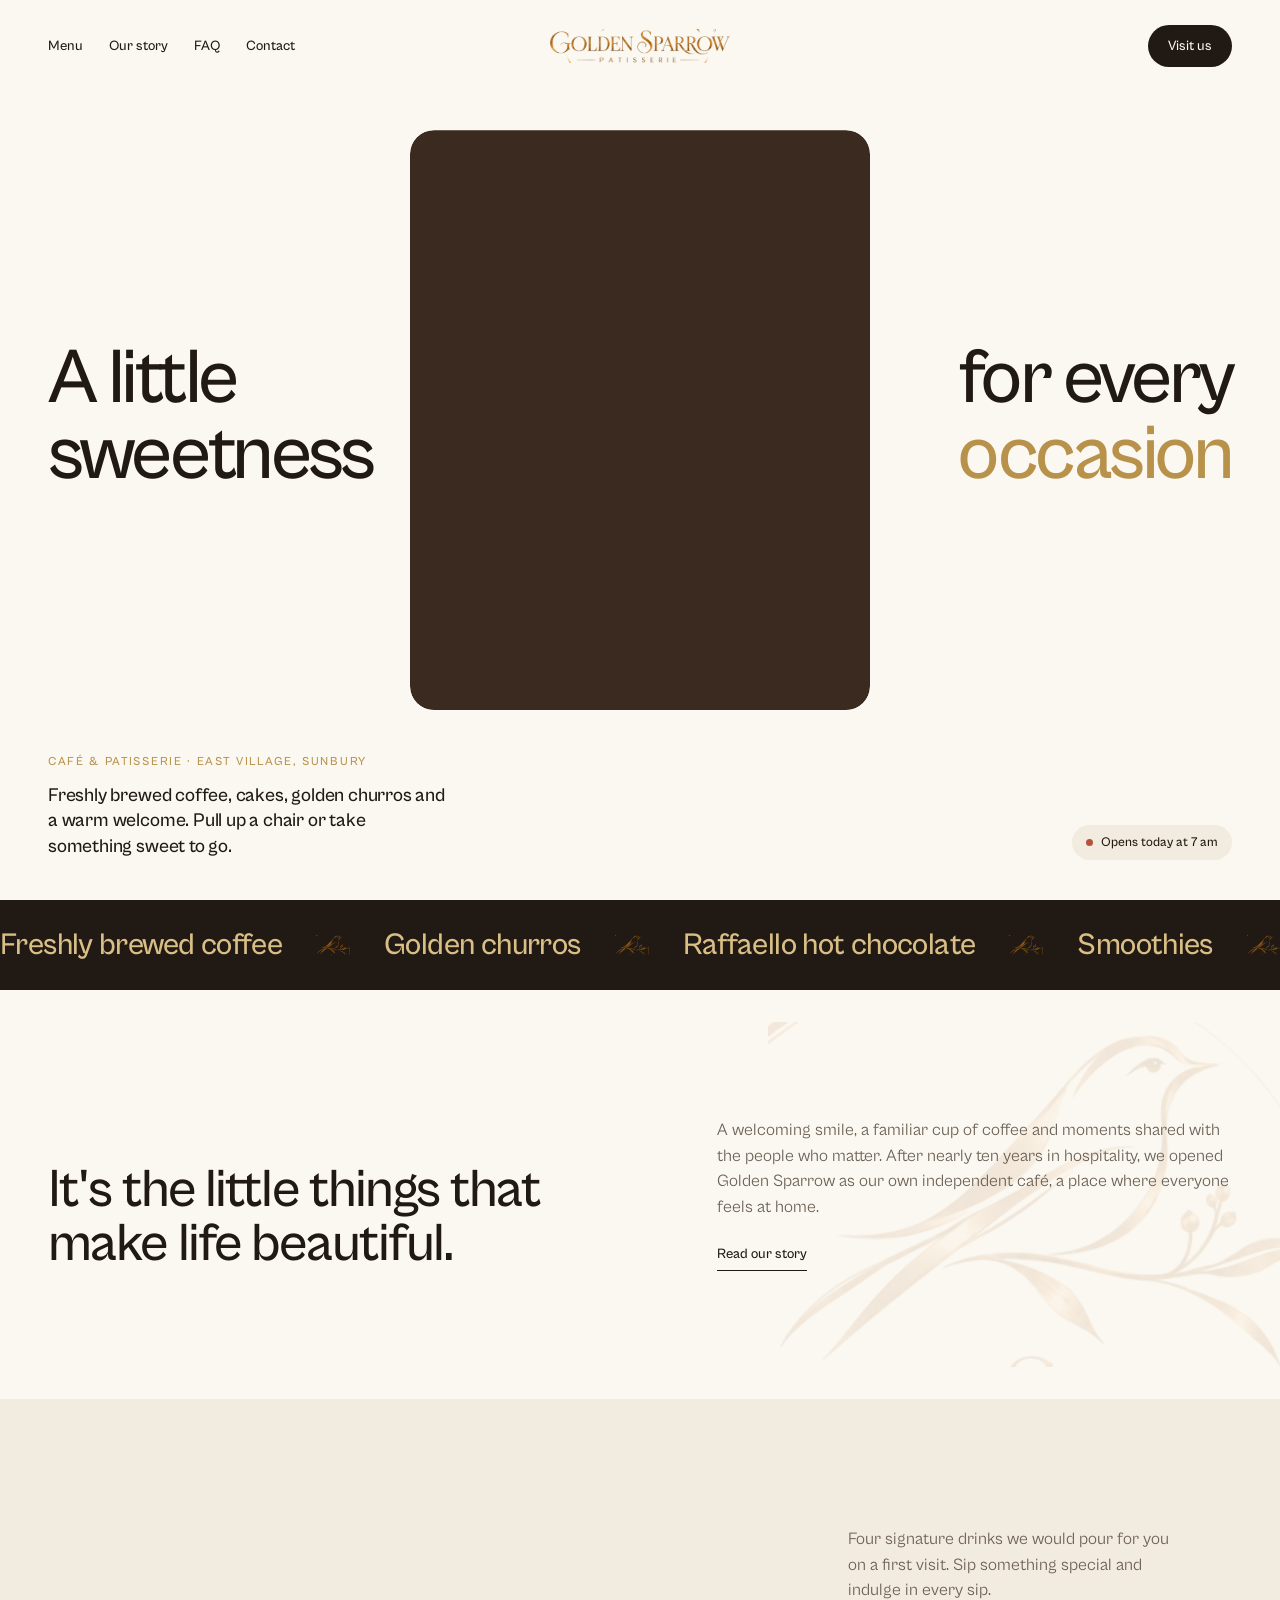
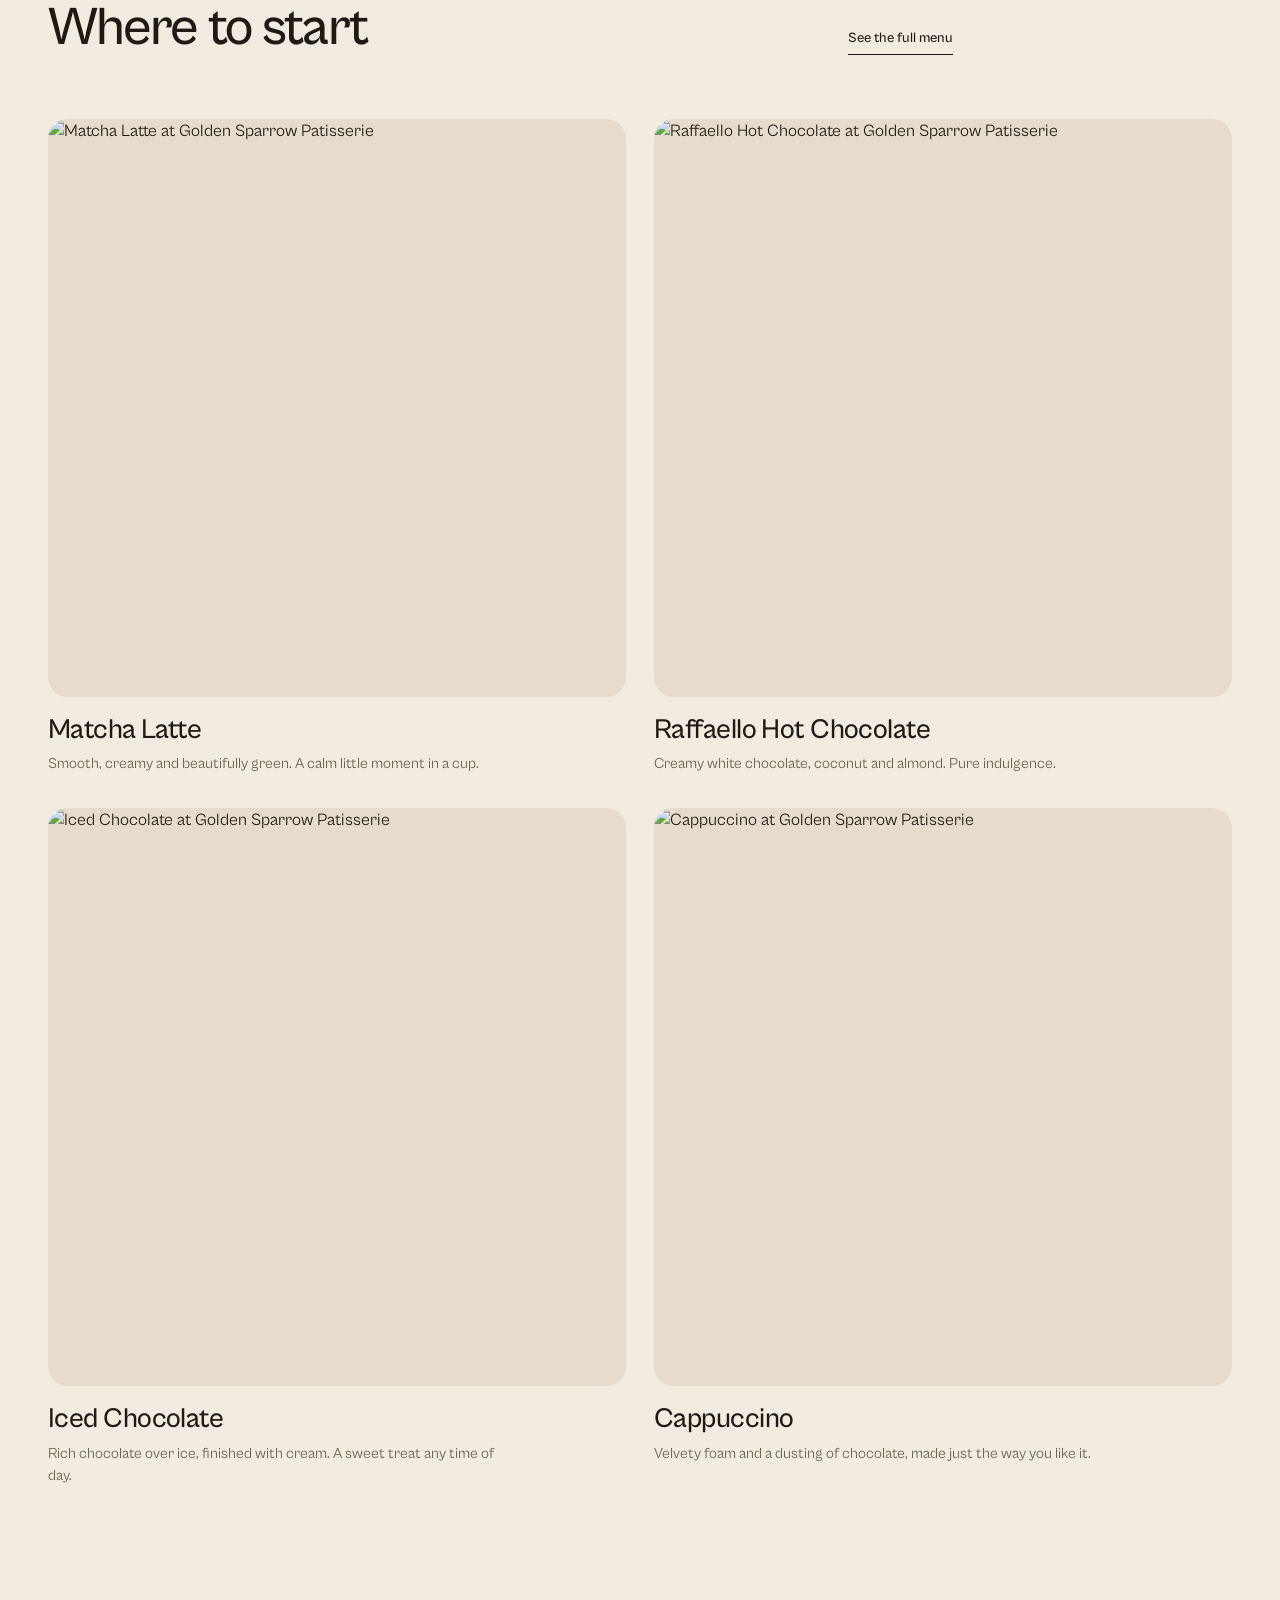
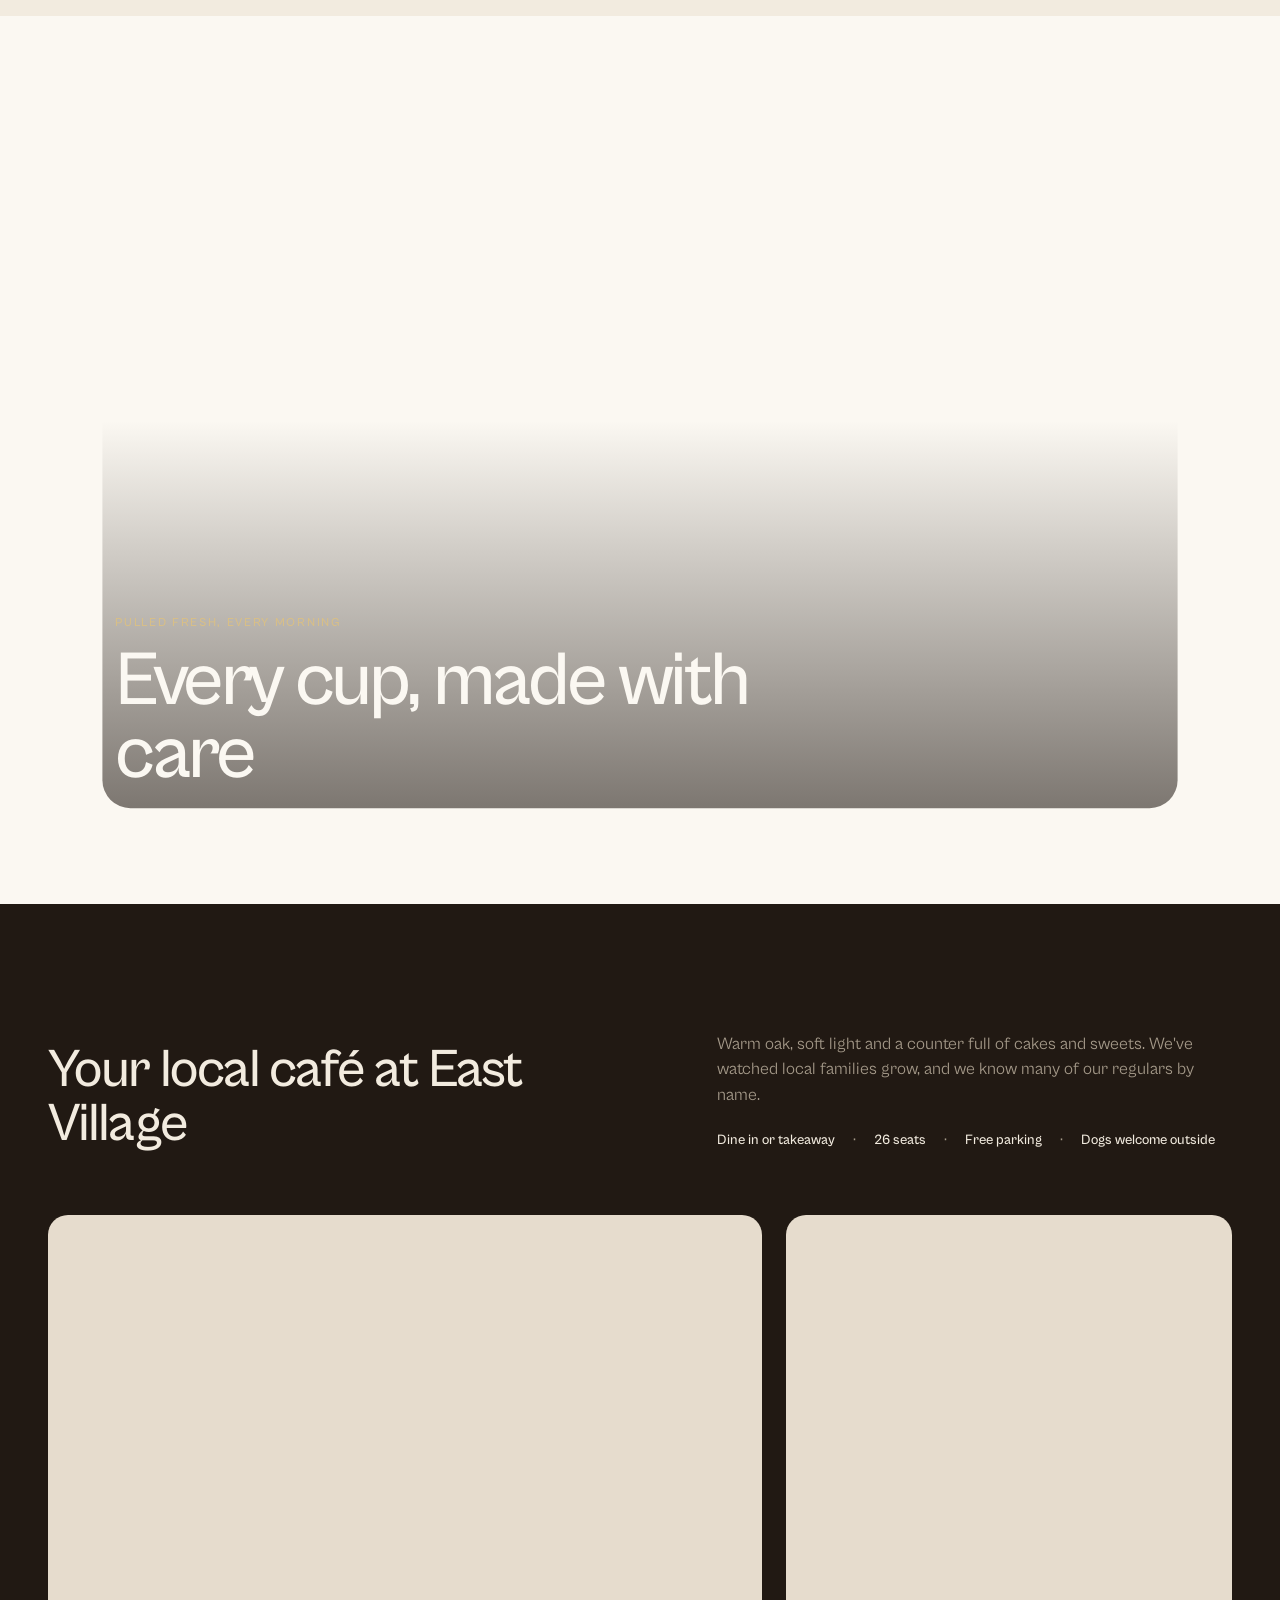
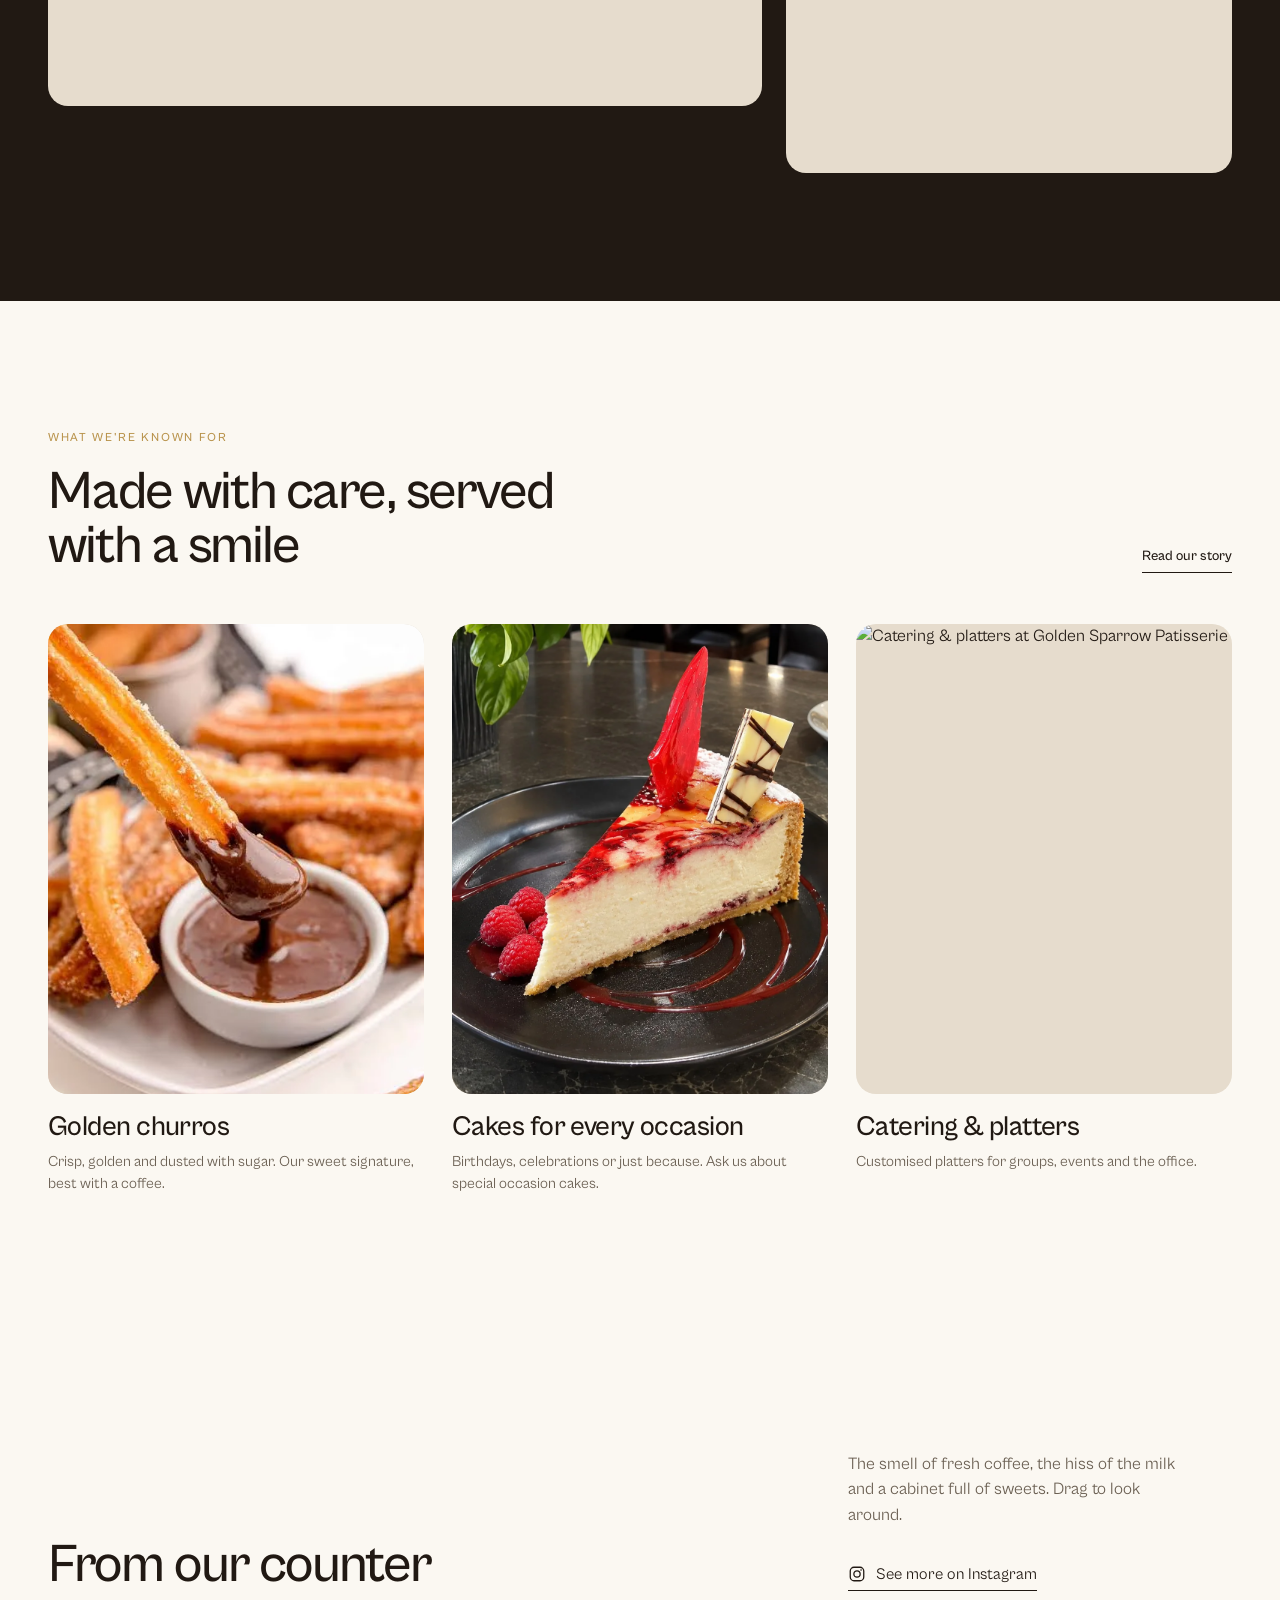
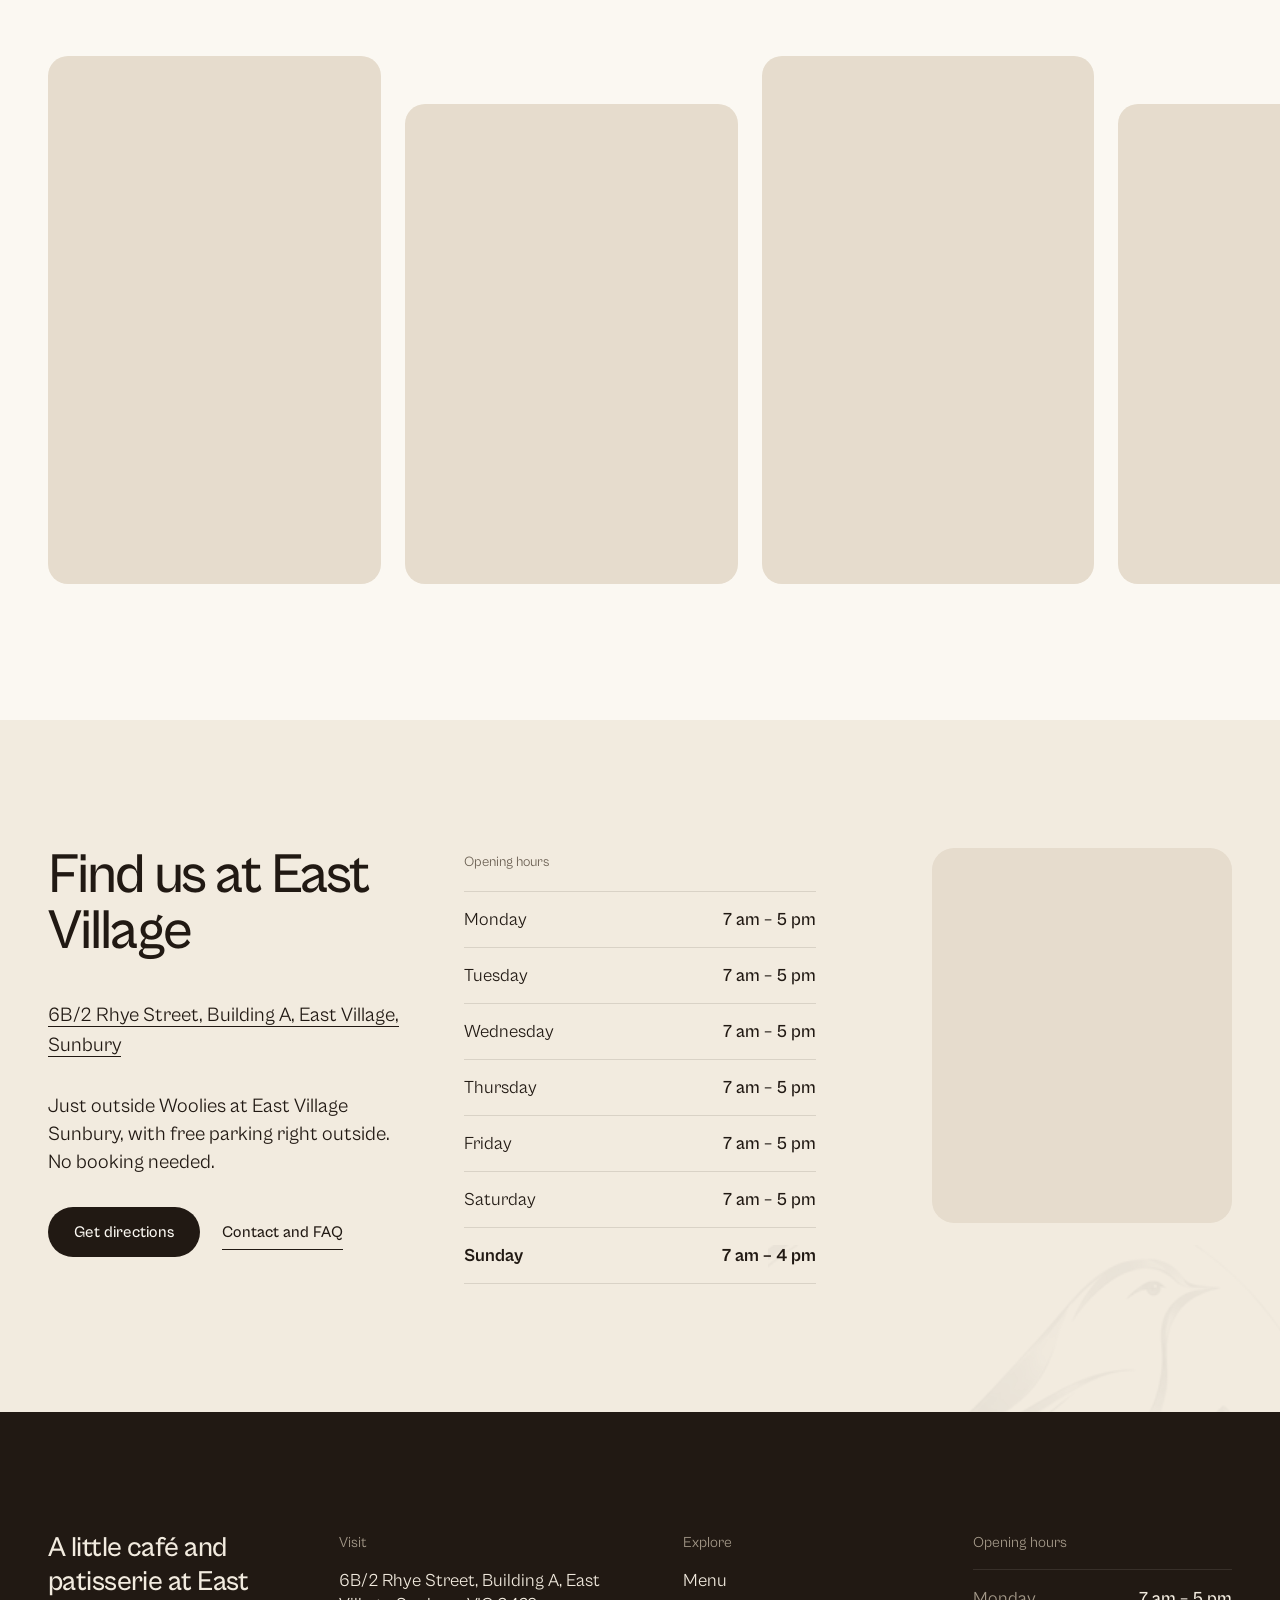
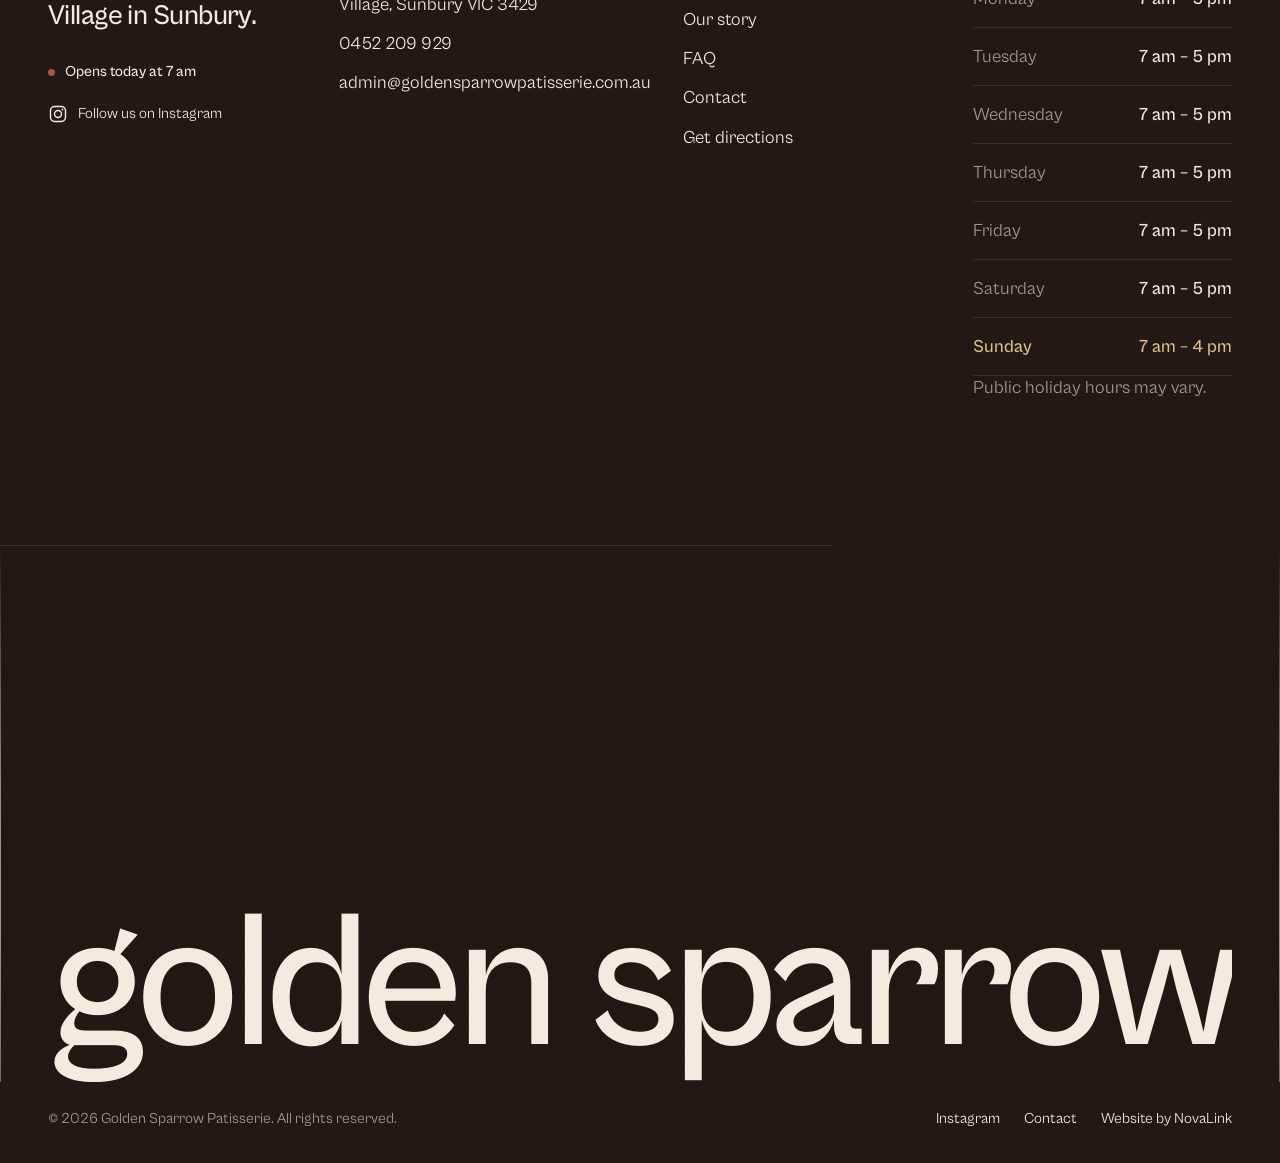
==== commit 365e67db: "Use Vani's real product photos; add cheesecake and pear tart slices Co-Authored-By: Claude Opus 5.5 " ====
--- a/index.html
+++ b/index.html
@@ -19,7 +19,7 @@
 <meta property="og:image" content="https://www.goldensparrowpatisserie.com.au/assets/img/logo-full.png">
 <link rel="preload" href="assets/fonts/CabinetGrotesk-Medium.woff2" as="font" type="font/woff2" crossorigin>
 <script>try{var n=(performance.getEntriesByType('navigation')[0]||{}).type,r=document.referrer,i=n==='reload'||!r||new URL(r).origin!==location.origin;if(!i)document.documentElement.classList.add('intro-done')}catch(e){}</script>
-<link rel="stylesheet" href="assets/style.css?v=17">
+<link rel="stylesheet" href="assets/style.css?v=18">
 <script type="application/ld+json">{"@context": "https://schema.org", "@type": "CafeOrCoffeeShop", "name": "Golden Sparrow Patisserie", "url": "https://www.goldensparrowpatisserie.com.au", "slogan": "A little sweetness for every occasion", "telephone": "0452 209 929", "email": "admin@goldensparrowpatisserie.com.au", "servesCuisine": ["Coffee", "Patisserie", "Cakes", "Churros", "Sandwiches"], "address": {"@type": "PostalAddress", "streetAddress": "6B/2 Rhye Street, Building A, East Village", "addressLocality": "Sunbury", "addressRegion": "VIC", "postalCode": "3429", "addressCountry": "AU"}, "openingHours": ["Mo-Sa 07:00-17:00", "Su 07:00-16:00"], "hasMenu": "https://www.goldensparrowpatisserie.com.au/menu.html", "paymentAccepted": "Card, Tap and go, Apple Pay, Google Pay, Cash", "acceptsReservations": false}</script>
 </head>
 <body>
@@ -142,13 +142,13 @@
     </div>
     <div class="cards cards--3" data-stagger=".1">
       <article class="card" data-reveal>
-  <div class="card__img"><div class="ph "><img src="https://images.unsplash.com/photo-1702896287488-0a83b9baaab9?auto=format&fit=crop&w=900&q=80" srcset="https://images.unsplash.com/photo-1702896287488-0a83b9baaab9?auto=format&fit=crop&w=450&q=80 450w, https://images.unsplash.com/photo-1702896287488-0a83b9baaab9?auto=format&fit=crop&w=900&q=80 900w" sizes="(max-width: 760px) 100vw, 50vw" alt="Golden churros at Golden Sparrow Patisserie" loading="lazy" decoding="async"></div></div>
+  <div class="card__img"><div class="ph "><img src="assets/img/menu/churros.webp" alt="Golden churros at Golden Sparrow Patisserie" loading="lazy" decoding="async"></div></div>
   <div class="card__row noprice"><h3 class="h3">Golden churros</h3></div>
   <p class="card__note">Crisp, golden and dusted with sugar. Our sweet signature, best with a coffee.</p>
   
 </article>
       <article class="card" data-reveal>
-  <div class="card__img"><div class="ph "><img src="https://images.unsplash.com/photo-1571115177098-24ec42ed204d?auto=format&fit=crop&w=900&q=80" srcset="https://images.unsplash.com/photo-1571115177098-24ec42ed204d?auto=format&fit=crop&w=450&q=80 450w, https://images.unsplash.com/photo-1571115177098-24ec42ed204d?auto=format&fit=crop&w=900&q=80 900w" sizes="(max-width: 760px) 100vw, 50vw" alt="Cakes for every occasion at Golden Sparrow Patisserie" loading="lazy" decoding="async"></div></div>
+  <div class="card__img"><div class="ph "><img src="assets/img/menu/raspberry-white-choc-cheesecake.webp" alt="Cakes for every occasion at Golden Sparrow Patisserie" loading="lazy" decoding="async"></div></div>
   <div class="card__row noprice"><h3 class="h3">Cakes for every occasion</h3></div>
   <p class="card__note">Birthdays, celebrations or just because. Ask us about special occasion cakes.</p>
   
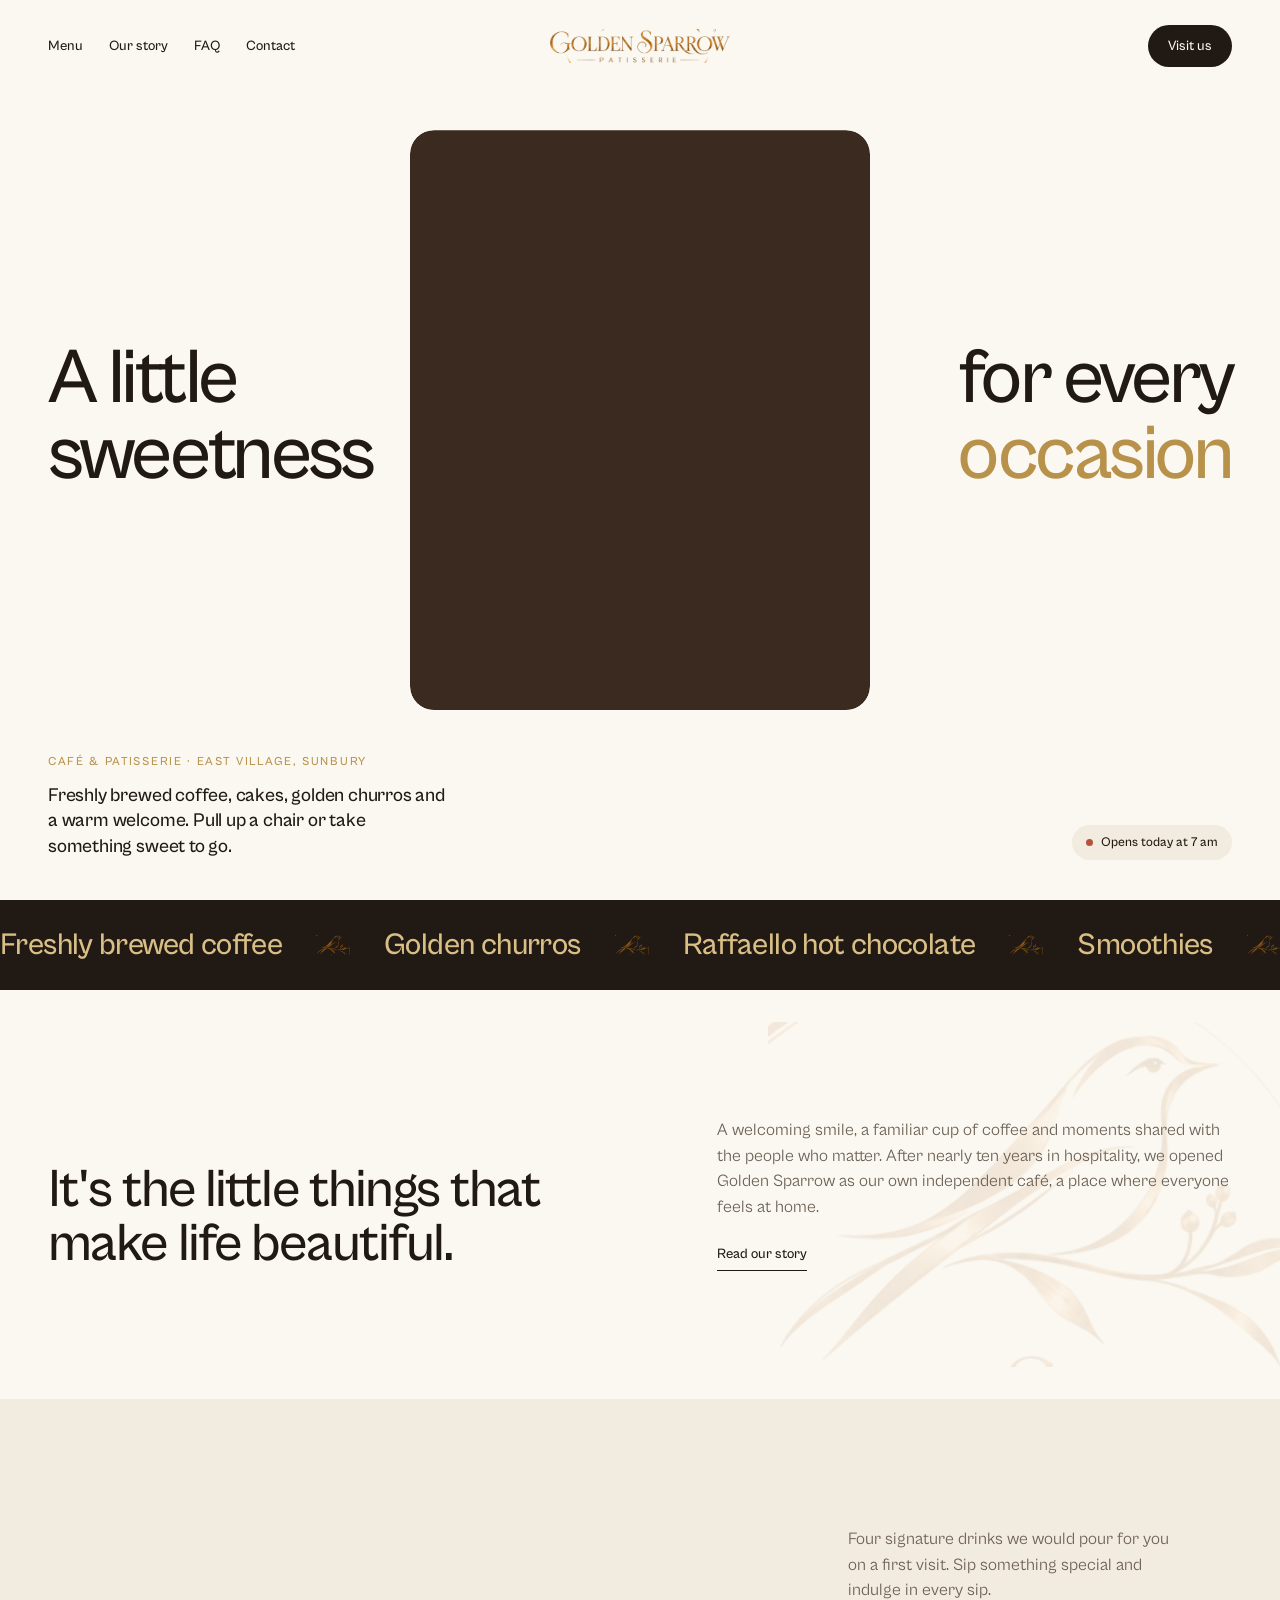
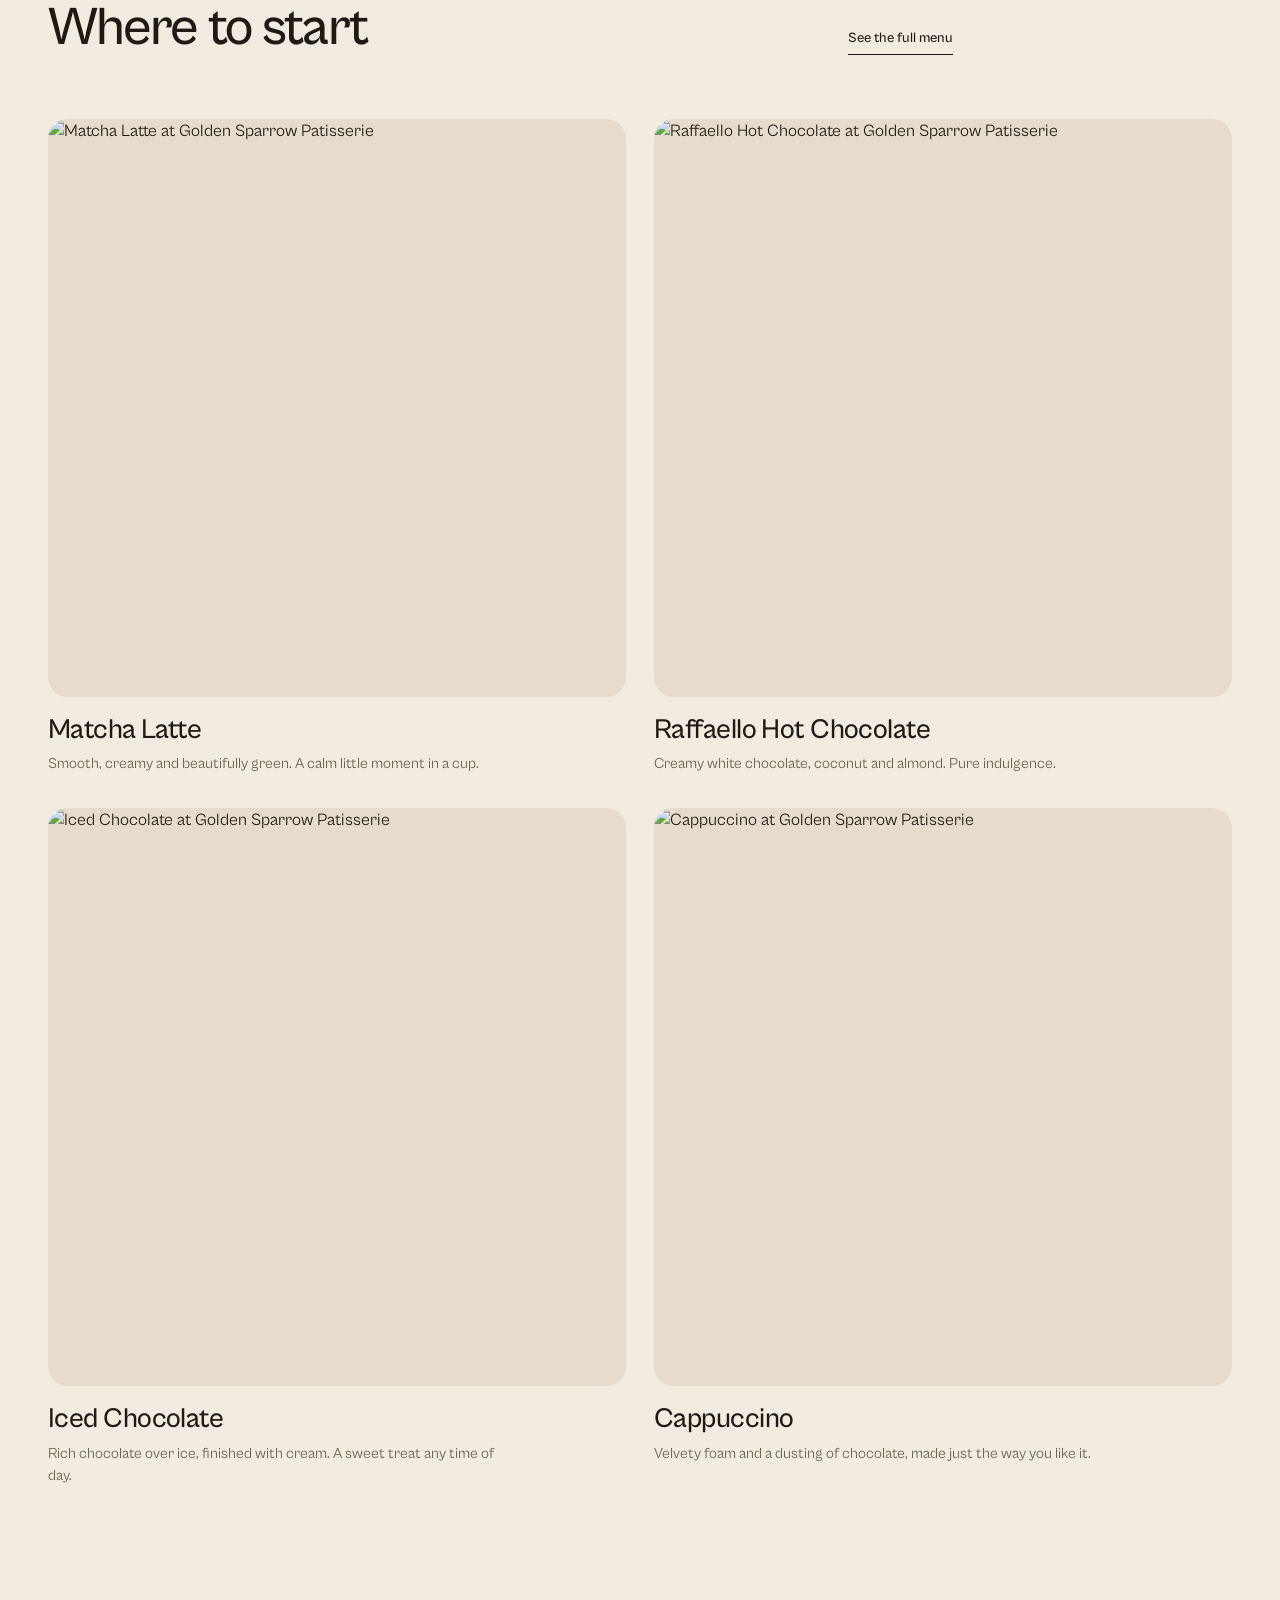
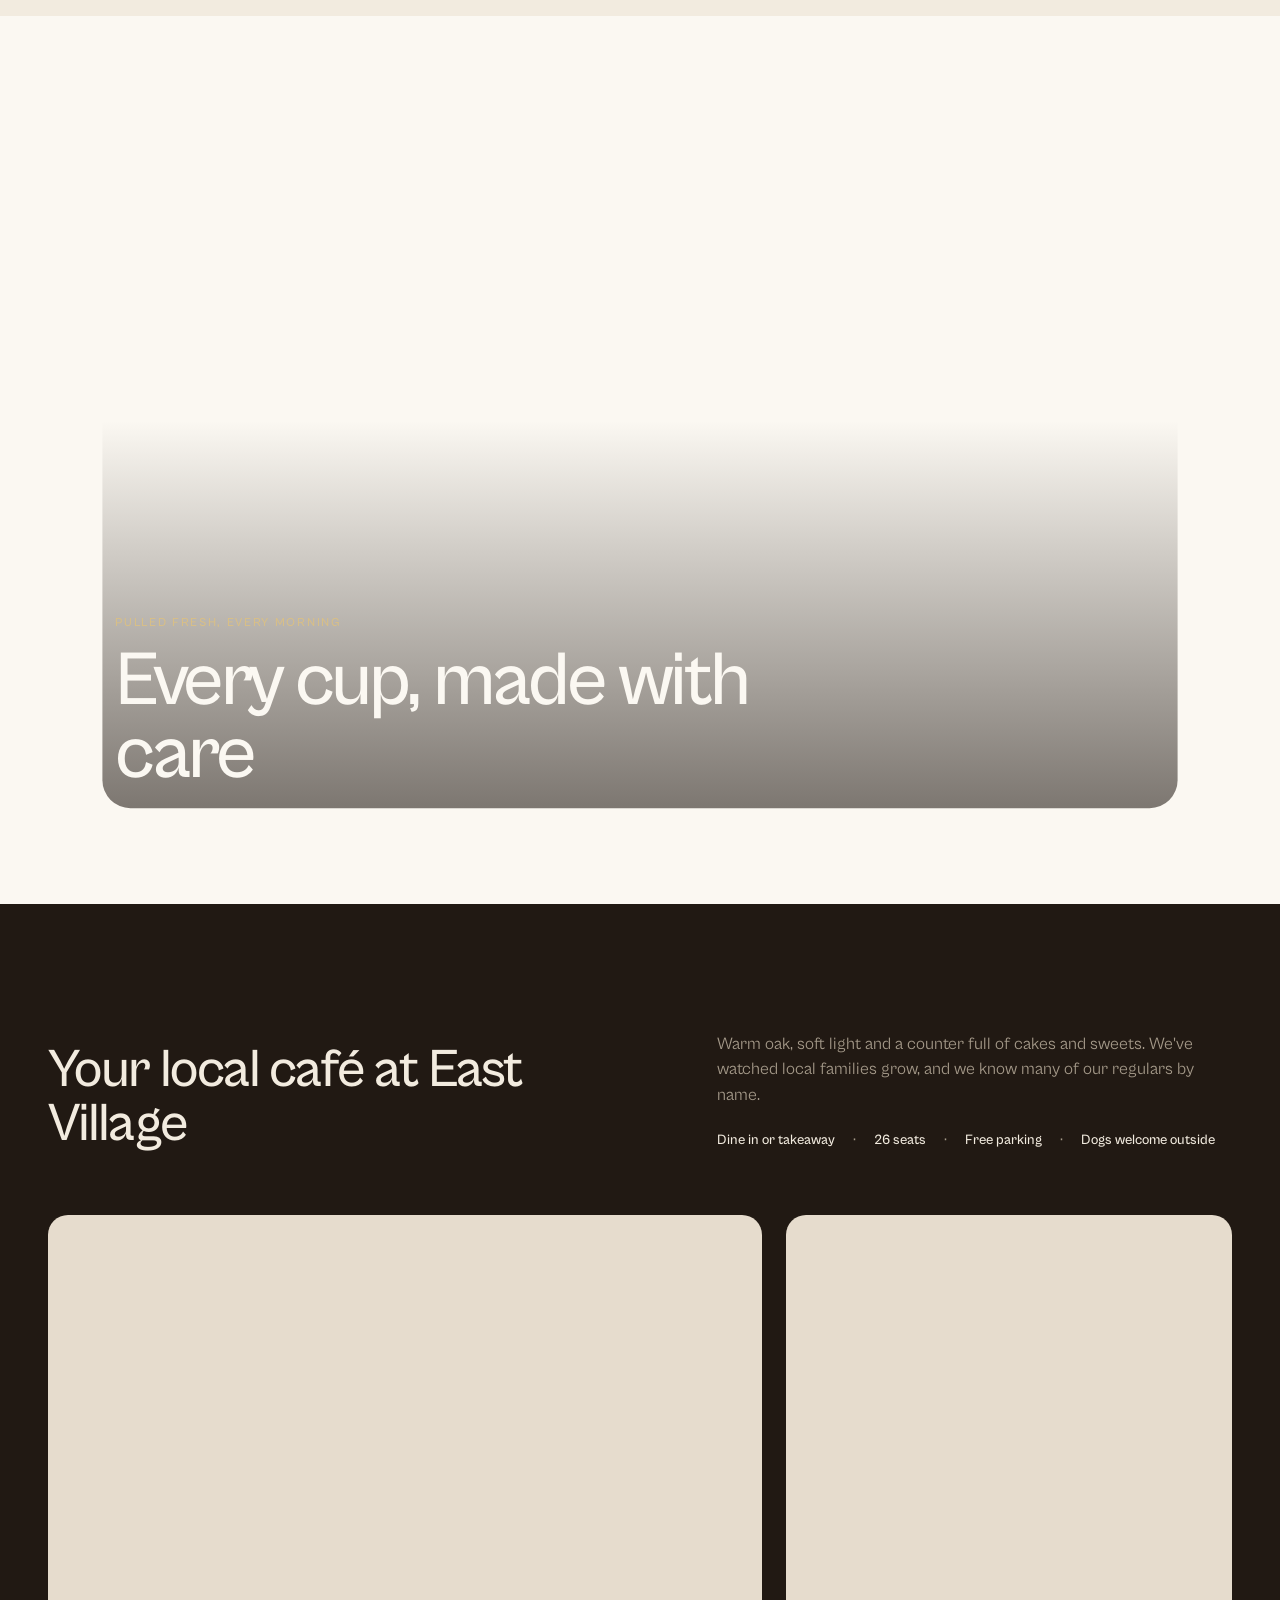
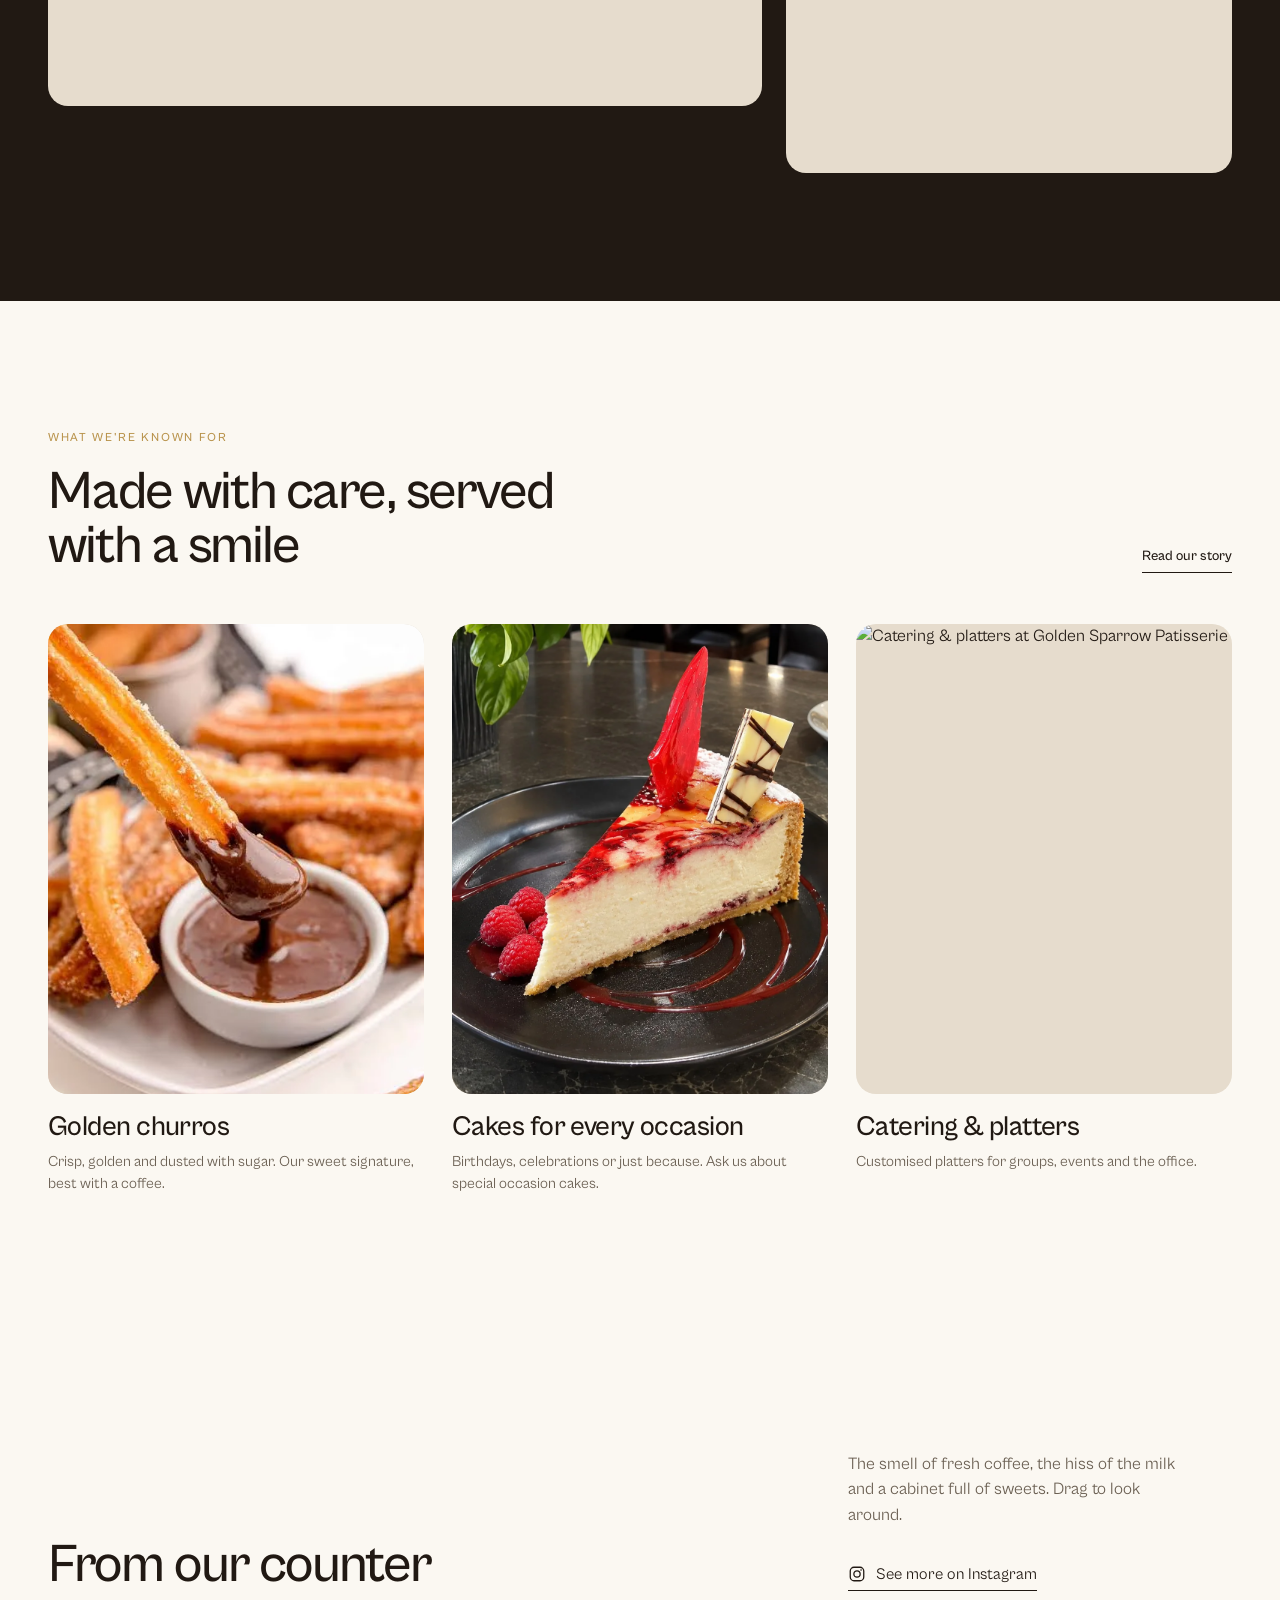
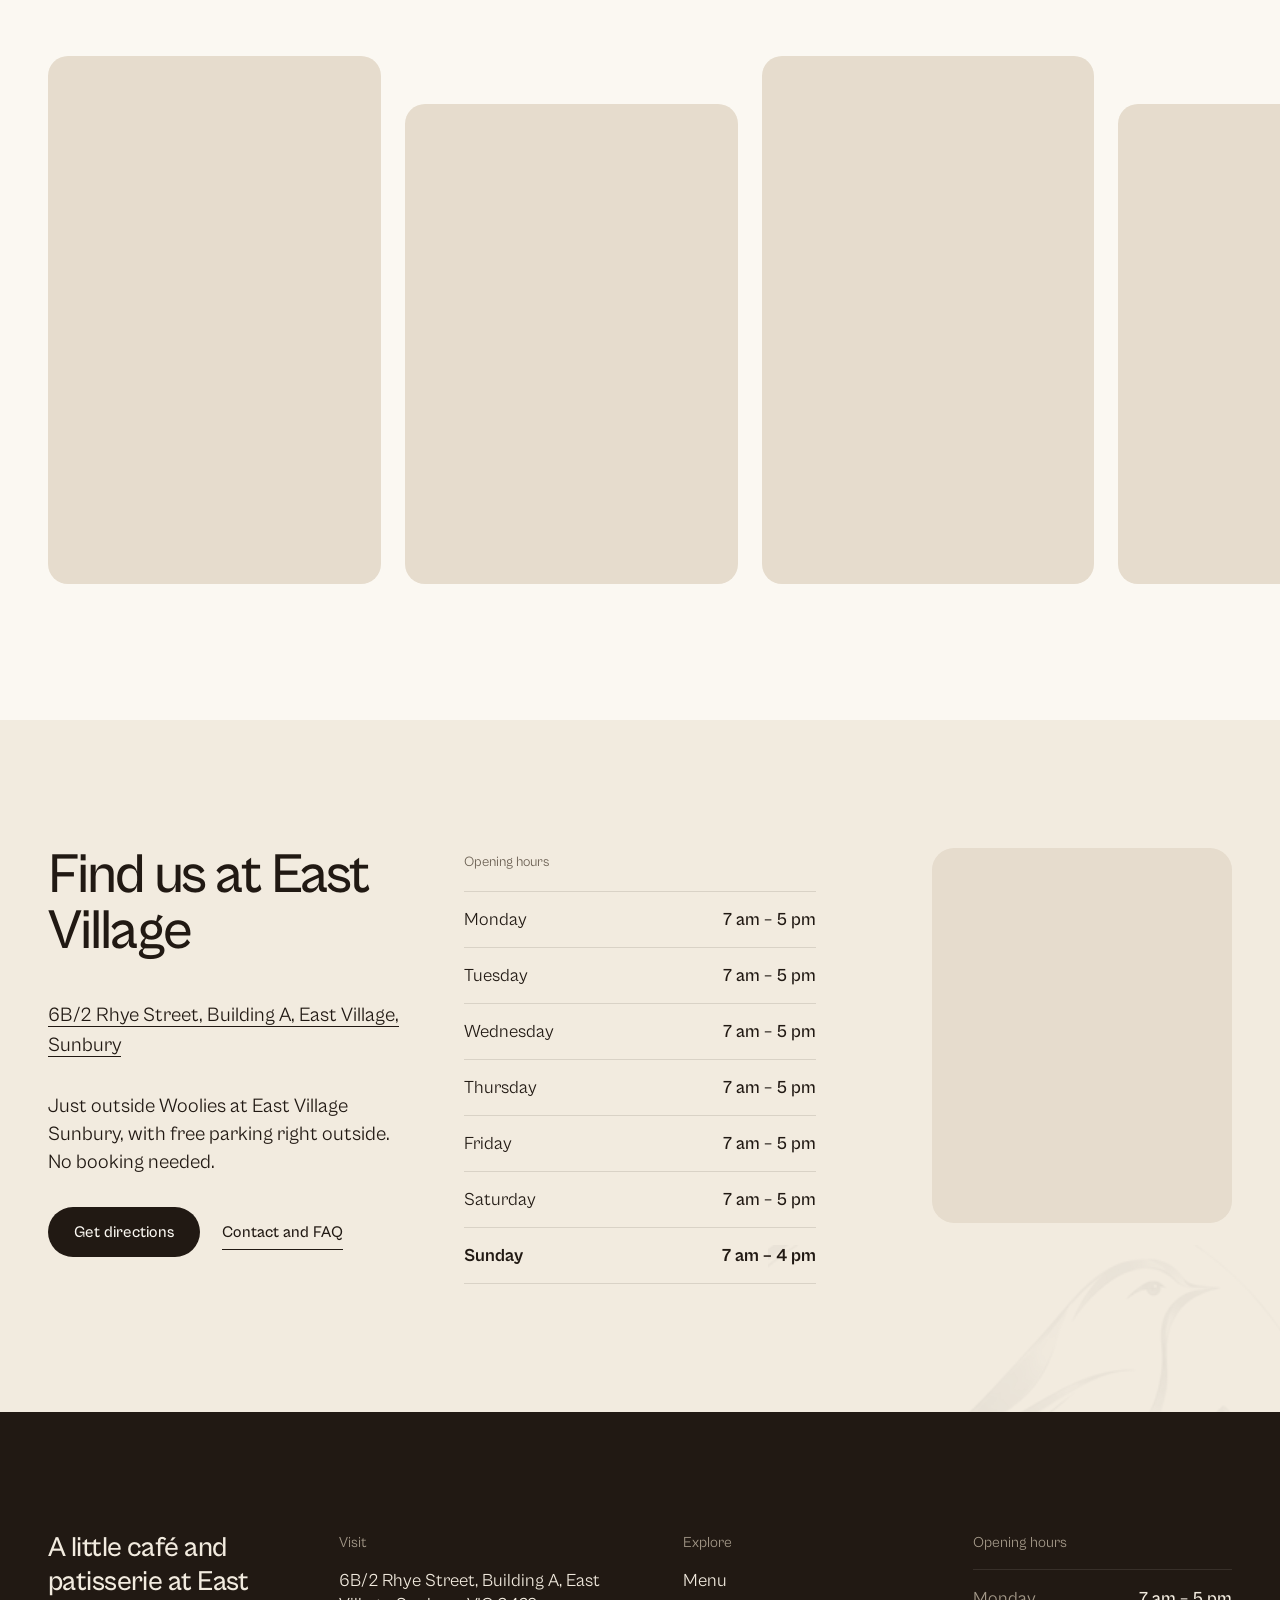
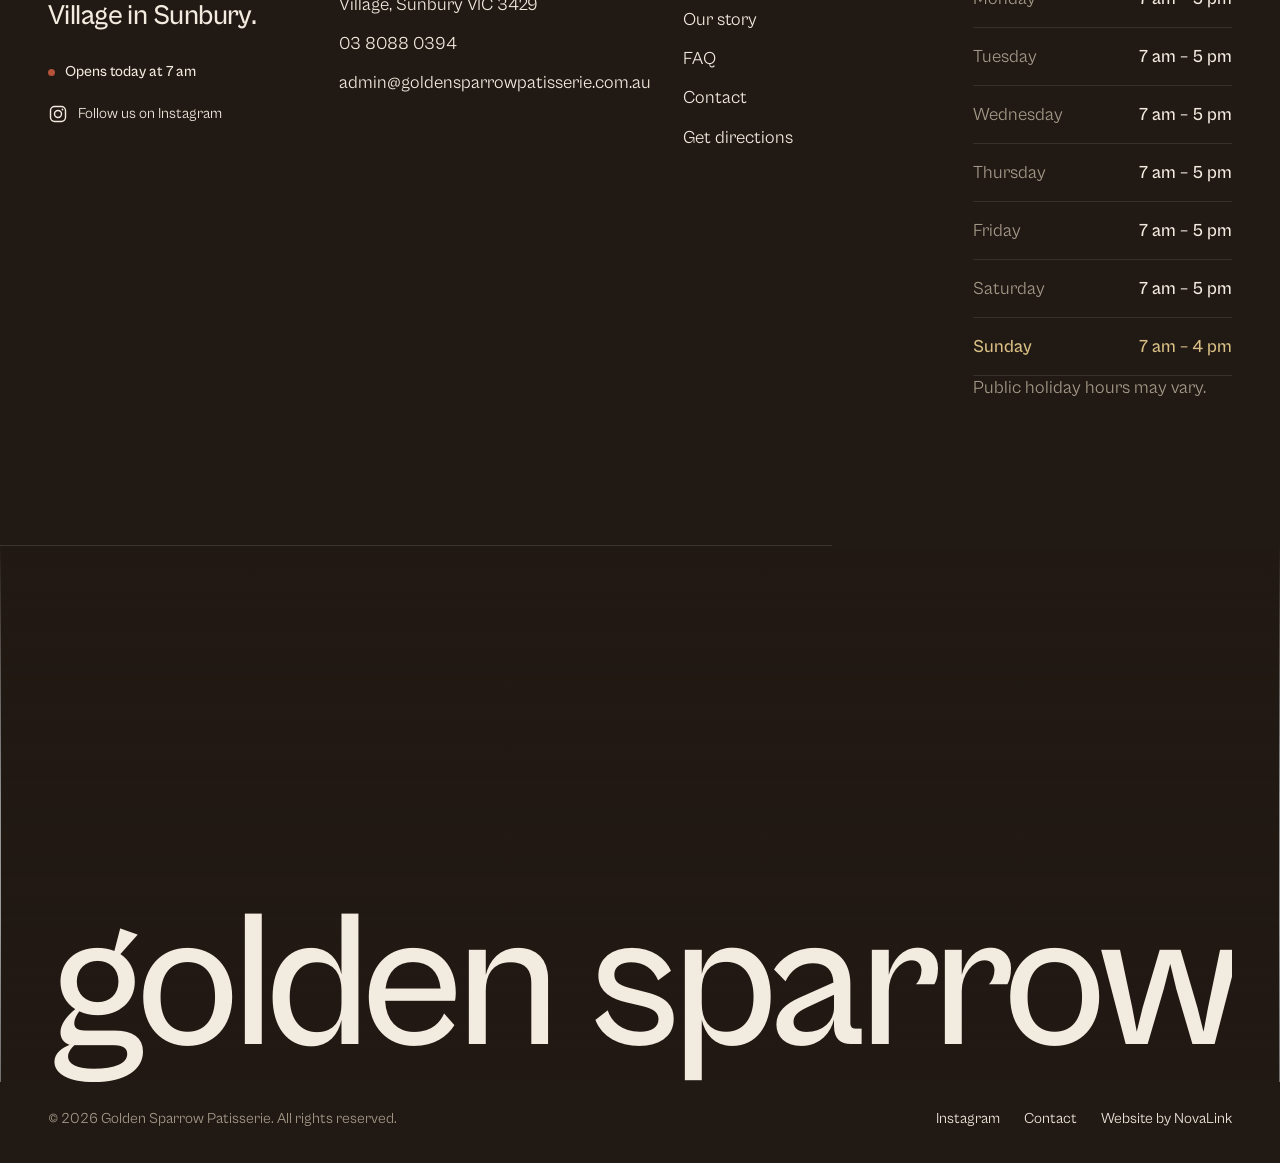
==== commit b59c7f93: "Update phone number to 03 8088 0394 Co-Authored-By: Claude Opus 5.5 <noreply@anthropic.com> Claude-S" ====
--- a/index.html
+++ b/index.html
@@ -20,7 +20,7 @@
 <link rel="preload" href="assets/fonts/CabinetGrotesk-Medium.woff2" as="font" type="font/woff2" crossorigin>
 <script>try{var n=(performance.getEntriesByType('navigation')[0]||{}).type,r=document.referrer,i=n==='reload'||!r||new URL(r).origin!==location.origin;if(!i)document.documentElement.classList.add('intro-done')}catch(e){}</script>
 <link rel="stylesheet" href="assets/style.css?v=18">
-<script type="application/ld+json">{"@context": "https://schema.org", "@type": "CafeOrCoffeeShop", "name": "Golden Sparrow Patisserie", "url": "https://www.goldensparrowpatisserie.com.au", "slogan": "A little sweetness for every occasion", "telephone": "0452 209 929", "email": "admin@goldensparrowpatisserie.com.au", "servesCuisine": ["Coffee", "Patisserie", "Cakes", "Churros", "Sandwiches"], "address": {"@type": "PostalAddress", "streetAddress": "6B/2 Rhye Street, Building A, East Village", "addressLocality": "Sunbury", "addressRegion": "VIC", "postalCode": "3429", "addressCountry": "AU"}, "openingHours": ["Mo-Sa 07:00-17:00", "Su 07:00-16:00"], "hasMenu": "https://www.goldensparrowpatisserie.com.au/menu.html", "paymentAccepted": "Card, Tap and go, Apple Pay, Google Pay, Cash", "acceptsReservations": false}</script>
+<script type="application/ld+json">{"@context": "https://schema.org", "@type": "CafeOrCoffeeShop", "name": "Golden Sparrow Patisserie", "url": "https://www.goldensparrowpatisserie.com.au", "slogan": "A little sweetness for every occasion", "telephone": "03 8088 0394", "email": "admin@goldensparrowpatisserie.com.au", "servesCuisine": ["Coffee", "Patisserie", "Cakes", "Churros", "Sandwiches"], "address": {"@type": "PostalAddress", "streetAddress": "6B/2 Rhye Street, Building A, East Village", "addressLocality": "Sunbury", "addressRegion": "VIC", "postalCode": "3429", "addressCountry": "AU"}, "openingHours": ["Mo-Sa 07:00-17:00", "Su 07:00-16:00"], "hasMenu": "https://www.goldensparrowpatisserie.com.au/menu.html", "paymentAccepted": "Card, Tap and go, Apple Pay, Google Pay, Cash", "acceptsReservations": false}</script>
 </head>
 <body>
 <div class="intro" aria-hidden="true"><img class="intro__logo" src="assets/img/logo-wordmark.webp" alt=""></div>
@@ -201,7 +201,7 @@
     <div class="footer__col" data-reveal>
       <h4>Visit</h4>
       <p>6B/2 Rhye Street, Building A, East Village, Sunbury VIC 3429</p>
-      <p><a href="tel:0452209929">0452 209 929</a></p>
+      <p><a href="tel:0380880394">03 8088 0394</a></p>
       <p><a href="mailto:admin@goldensparrowpatisserie.com.au">admin@goldensparrowpatisserie.com.au</a></p>
     </div>
     <div class="footer__col" data-reveal>
